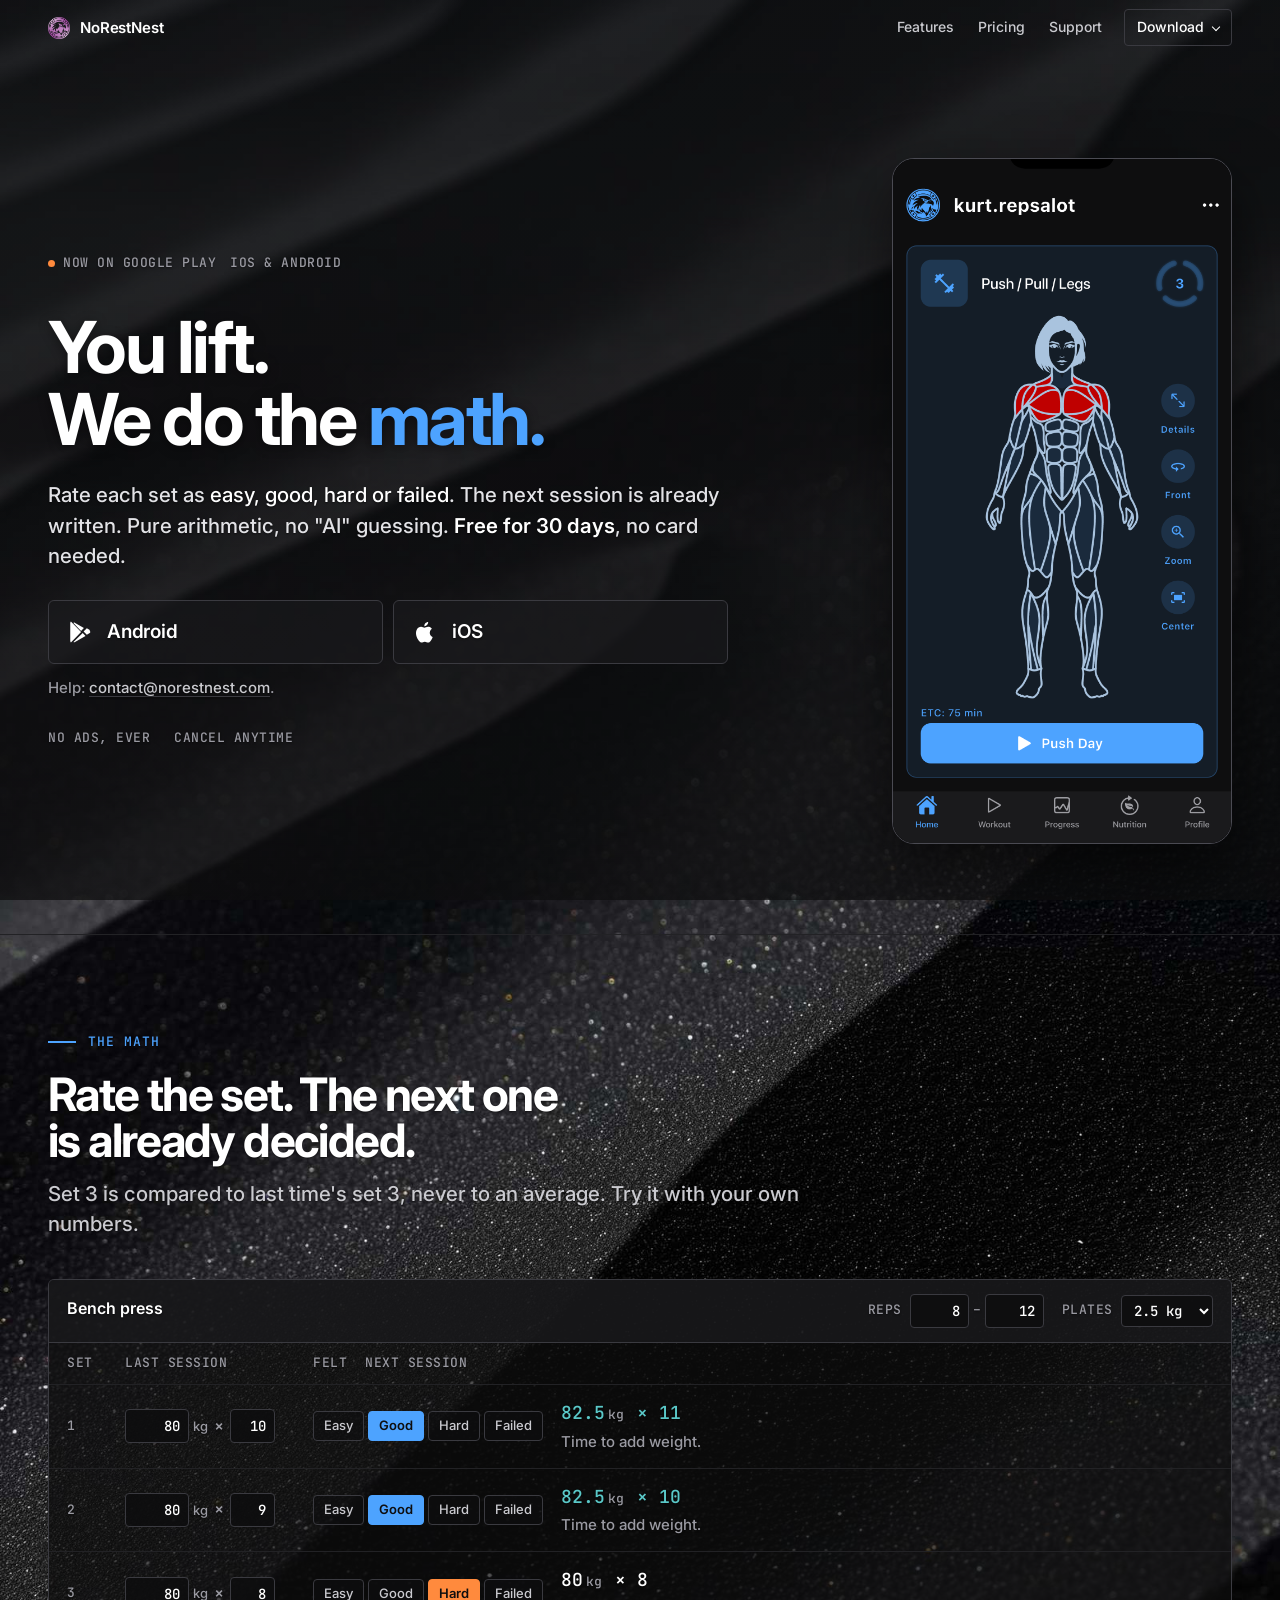
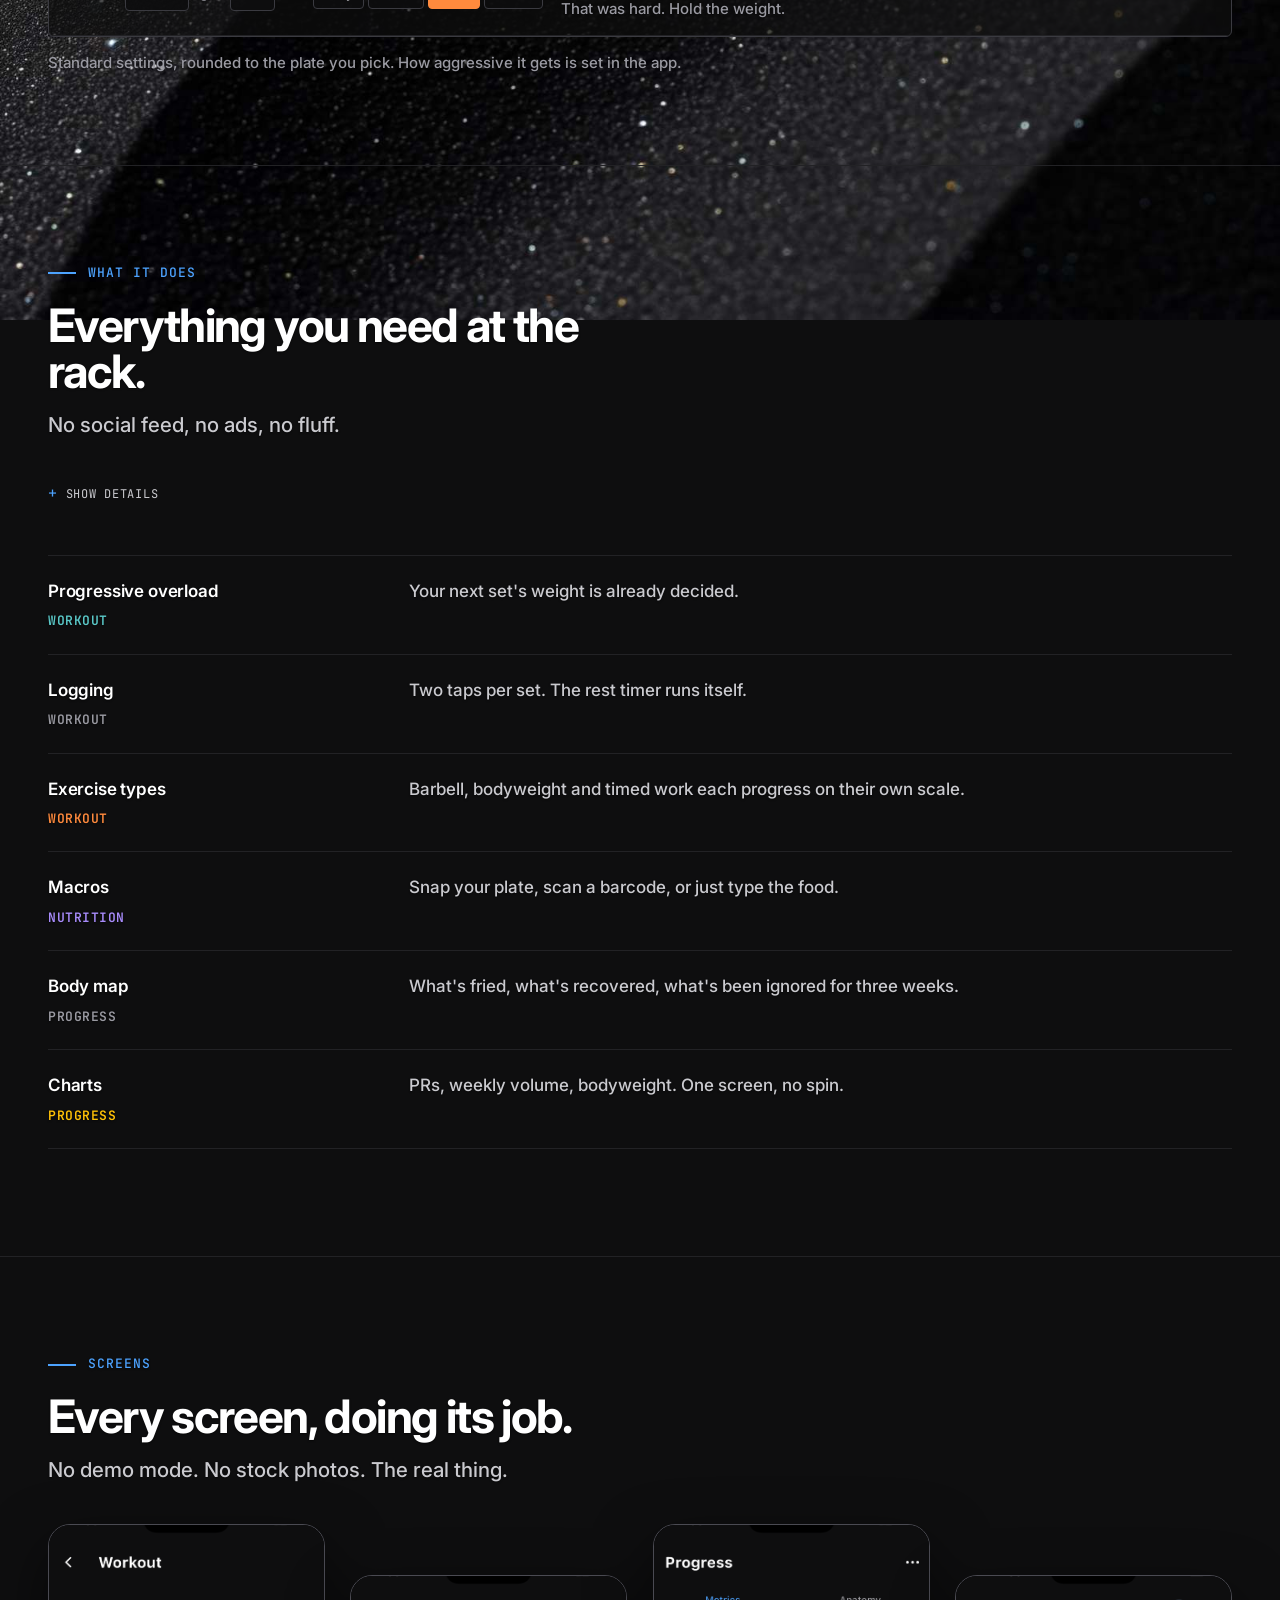
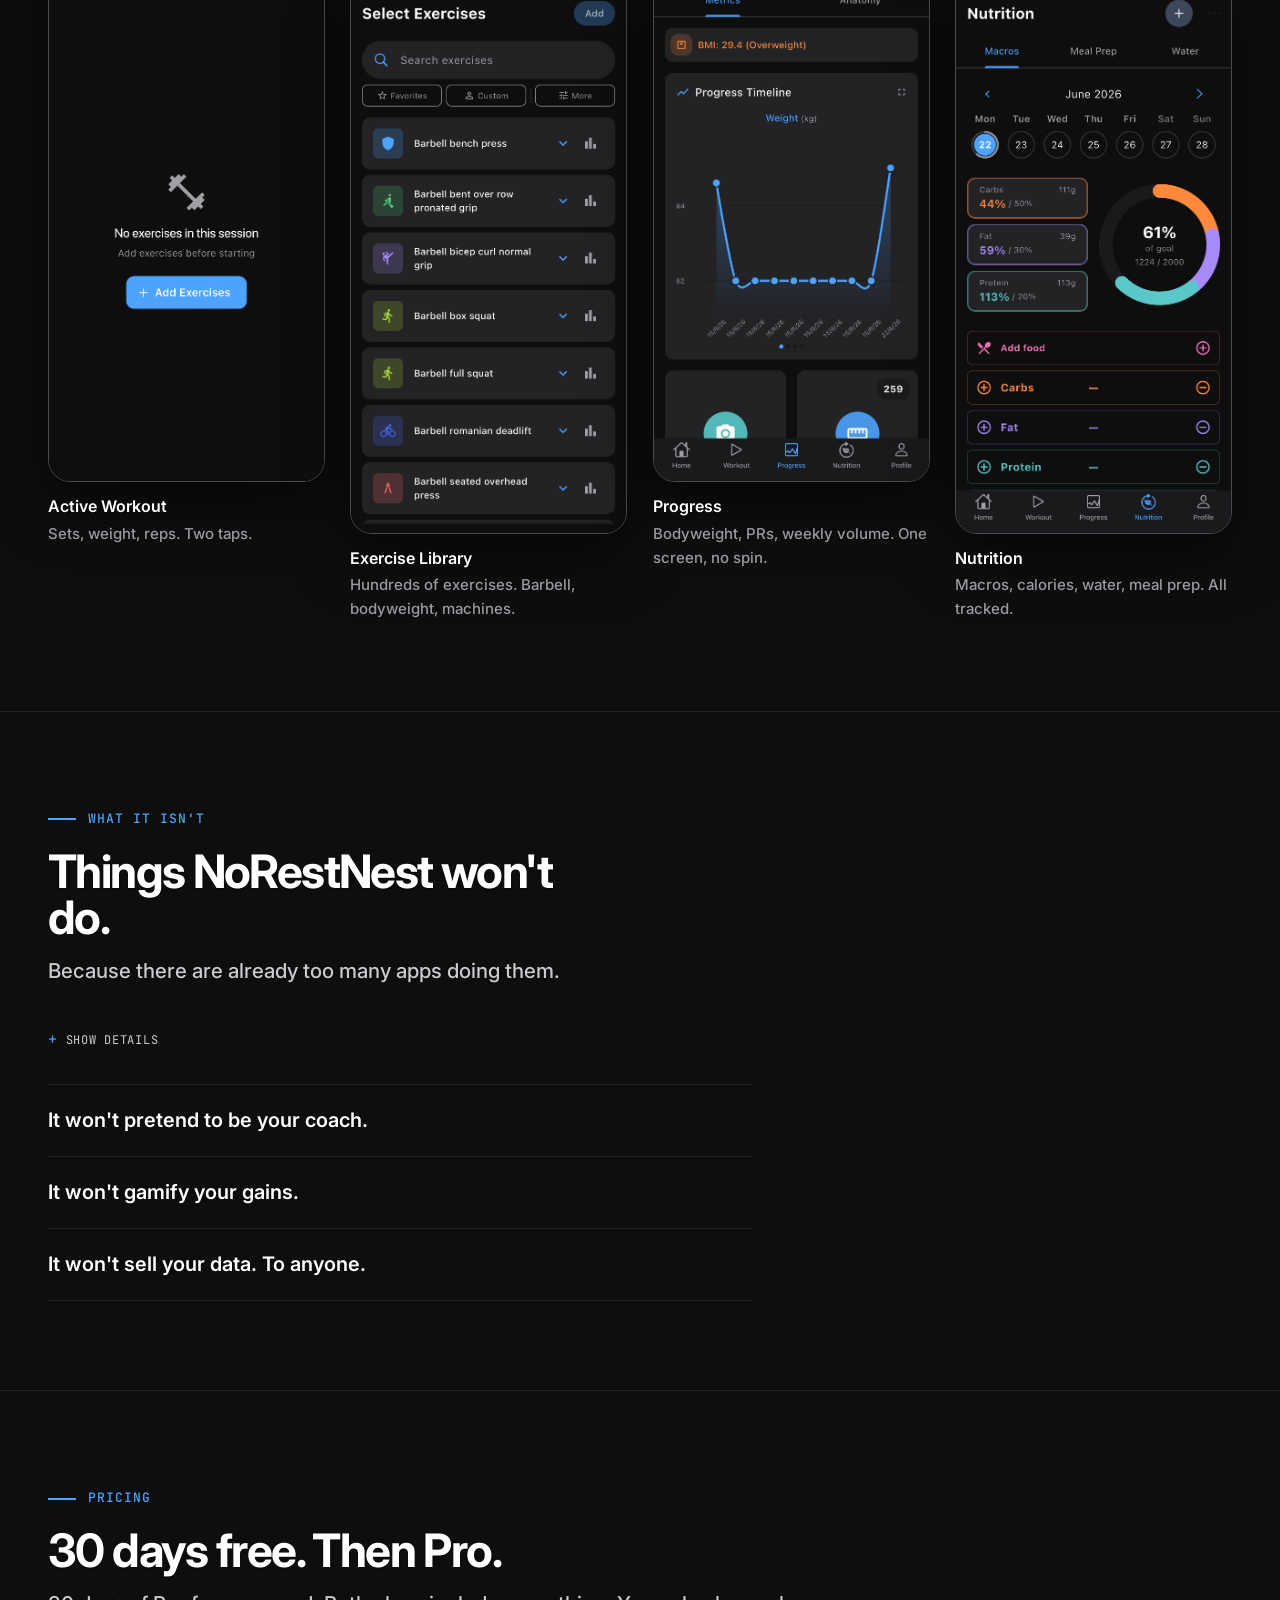
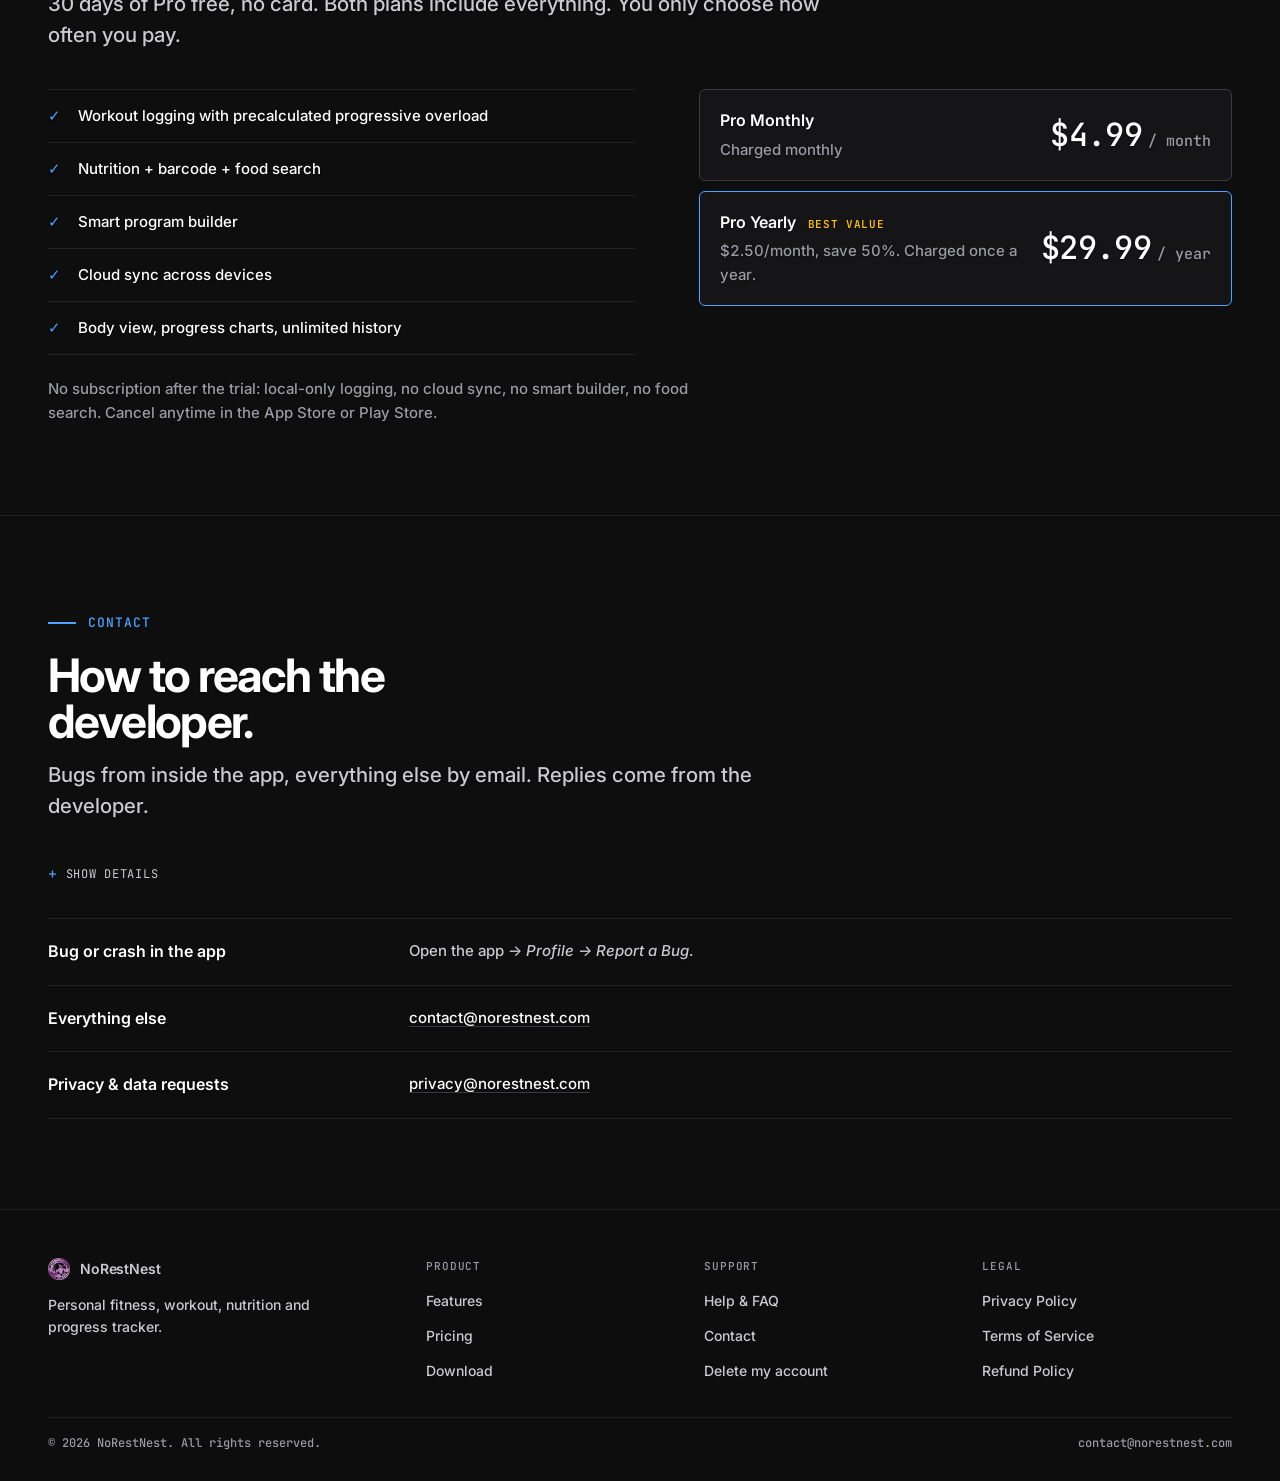
==== index.html @ afb16960 "Drop "Built in the EU" from the hero strip and all footers Co-Authored-By: Claude Fable 5.1 <noreply" ====
<!DOCTYPE html>
<html lang="en">
<head>
<meta charset="UTF-8" />
<meta name="viewport" content="width=device-width, initial-scale=1" />
<title>NoRestNest | You lift. We do the math.</title>
<meta name="description" content="Workout, nutrition and progress tracker with precalculated progressive overload. Pure math, not AI guessing. Free 30 days." />
<meta name="theme-color" content="#0E0E0F" />

<!-- Open Graph / social -->
<meta property="og:type"        content="website" />
<meta property="og:url"         content="https://norestnest.com/" />
<meta property="og:title"       content="NoRestNest | You lift. We do the math." />
<meta property="og:description" content="Progressive overload precalculated. Pure arithmetic, not AI guessing. Workout + nutrition tracker. Free 30 days." />
<meta property="og:image"       content="https://norestnest.com/assets/img/og-image.png" />
<meta name="twitter:card"       content="summary_large_image" />

<link rel="icon"      type="image/png" href="/assets/img/icon.png" />
<link rel="apple-touch-icon"          href="/assets/img/icon.png" />
<link rel="preconnect" href="https://fonts.googleapis.com" />
<link rel="preconnect" href="https://fonts.gstatic.com" crossorigin />
<link rel="stylesheet" href="https://fonts.googleapis.com/css2?family=Inter:wght@400;500;600;700&family=JetBrains+Mono:wght@400;500&display=swap" />
<link rel="stylesheet" href="/assets/css/style.css?v=12" />

<!-- Google tag (gtag.js) -->
<script async src="https://www.googletagmanager.com/gtag/js?id=G-587GVXPDF7"></script>
<script>
  window.dataLayer = window.dataLayer || [];
  function gtag(){dataLayer.push(arguments);}
  gtag('js', new Date());
  gtag('config', 'G-587GVXPDF7');
</script>
</head>
<body>
<div class="bg-img" aria-hidden="true"></div><div class="bg-veil" aria-hidden="true"></div>

<!-- ============= Nav ============= -->
<header class="site-nav" id="top">
  <div class="container">
    <a class="brand" href="/">
      <img src="/assets/img/icon.png" alt="" />
      <span>NoRestNest</span>
    </a>
    <nav class="nav-links" aria-label="Primary">
      <a href="#features">Features</a>
      <a href="#pricing">Pricing</a>
      <a href="/support.html">Support</a>
      <div class="nav-dl">
        <button type="button" class="nav-cta" aria-haspopup="true" aria-expanded="false" aria-controls="dl-menu">Download</button>
        <div class="nav-menu" id="dl-menu">
          <a href="https://play.google.com/store/apps/details?id=com.norestnest.app" target="_blank" rel="noopener"><svg viewBox="0 0 24 24" fill="currentColor" aria-hidden="true"><path d="M3.6 2.3c-.4.4-.6.9-.6 1.6v16.2c0 .7.2 1.2.6 1.6l9.4-9.6L3.6 2.3zM14.5 13l2.6 2.6-9.7 5.6c-.5.3-1 .3-1.4 0L14.5 13zM21 11.1c.7.4.7 1.4 0 1.8l-2.7 1.6-3-3 3-3 2.7 1.6zM5.9 2.7l9.7 5.6L13 11l-7.1-7.3c.4-.3 1-.4 1-.4z"/></svg><span><strong>Android</strong><small>Get it on Google Play</small></span></a>
          <a href="https://apps.apple.com/app/id6777070455" target="_blank" rel="noopener"><svg viewBox="0 0 24 24" fill="currentColor" aria-hidden="true"><path d="M16.4 12.6c0-2.4 2-3.6 2-3.6-1.1-1.6-2.8-1.8-3.4-1.8-1.4-.1-2.8.8-3.5.8-.7 0-1.9-.8-3.1-.8-1.6 0-3.1.9-3.9 2.4-1.7 2.9-.4 7.2 1.2 9.6.8 1.2 1.7 2.5 3 2.5 1.2 0 1.6-.8 3.1-.8s1.8.8 3.1.8 2.1-1.2 2.9-2.4c.9-1.4 1.3-2.7 1.3-2.8-.1-.1-2.7-1-2.7-3.9zM14 5.4c.6-.7 1-1.7.9-2.7-.9 0-2 .6-2.6 1.3-.5.6-1 1.6-.9 2.6 1 .1 2-.5 2.6-1.2z"/></svg><span><strong>iOS</strong><small>Get it on the App Store</small></span></a>
        </div>
      </div>
    </nav>
    <button class="nav-toggle" aria-label="Toggle navigation" aria-expanded="false">
      <svg viewBox="0 0 24 24" fill="none" stroke="currentColor" stroke-width="2" stroke-linecap="round"><path d="M4 7h16M4 12h16M4 17h16"/></svg>
    </button>
  </div>
</header>

<!-- ============= Hero ============= -->
<section class="hero">
  <div class="container">
    <div class="hero-copy">
      <div class="hero-top">
        <span class="mono live">Now on Google Play</span>
        <span class="mono">iOS &amp; Android</span>
      </div>
      <h1>You lift.<br/>We do the <span class="accent">math.</span></h1>
      <p class="lead">Rate each set as <em>easy, good, hard or failed</em>. The next session is already written. Pure arithmetic, no "AI" guessing. <strong>Free for 30 days</strong>, no card needed.</p>

      <div class="get" id="download">
        <a class="get-card" href="https://play.google.com/store/apps/details?id=com.norestnest.app" target="_blank" rel="noopener"><span class="ico"><svg viewBox="0 0 24 24" fill="currentColor" aria-hidden="true"><path d="M3.6 2.3c-.4.4-.6.9-.6 1.6v16.2c0 .7.2 1.2.6 1.6l9.4-9.6L3.6 2.3zM14.5 13l2.6 2.6-9.7 5.6c-.5.3-1 .3-1.4 0L14.5 13zM21 11.1c.7.4.7 1.4 0 1.8l-2.7 1.6-3-3 3-3 2.7 1.6zM5.9 2.7l9.7 5.6L13 11l-7.1-7.3c.4-.3 1-.4 1-.4z"/></svg></span><span class="plat">Android</span></a>
        <a class="get-card" href="https://apps.apple.com/app/id6777070455" target="_blank" rel="noopener"><span class="ico"><svg viewBox="0 0 24 24" fill="currentColor" aria-hidden="true"><path d="M16.4 12.6c0-2.4 2-3.6 2-3.6-1.1-1.6-2.8-1.8-3.4-1.8-1.4-.1-2.8.8-3.5.8-.7 0-1.9-.8-3.1-.8-1.6 0-3.1.9-3.9 2.4-1.7 2.9-.4 7.2 1.2 9.6.8 1.2 1.7 2.5 3 2.5 1.2 0 1.6-.8 3.1-.8s1.8.8 3.1.8 2.1-1.2 2.9-2.4c.9-1.4 1.3-2.7 1.3-2.8-.1-.1-2.7-1-2.7-3.9zM14 5.4c.6-.7 1-1.7.9-2.7-.9 0-2 .6-2.6 1.3-.5.6-1 1.6-.9 2.6 1 .1 2-.5 2.6-1.2z"/></svg></span><span class="plat">iOS</span></a>
      </div>
      <p class="get-note">Help: <a href="mailto:contact@norestnest.com?subject=NoRestNest">contact@norestnest.com</a>.</p>

      <div class="hero-facts">
        <span>No ads, ever</span>
        <span>Cancel anytime</span>
      </div>
    </div>

    <div class="hero-shot">
      <div class="shot"><img src="/assets/img/screenshots/home.png" alt="NoRestNest home screen: today's program, the muscles it hits, and a Start button" width="1206" height="2622" /></div>
    </div>
  </div>
</section>

<!-- ============= 01 The math ============= -->
<section class="sec" id="math">
  <div class="container">
    <div class="sec-body">
      <span class="kicker">The math</span>
      <h2>Rate the set. The next one is already decided.</h2>
      <p class="lead">Set 3 is compared to last time's set 3, never to an average. Try it with your own numbers.</p>

      <div class="engine" id="engine">
        <div class="engine-head">
          <span class="ex">Bench press</span>
          <span class="engine-ctl">
            <label>Reps
              <span class="range"><input type="number" id="eng-min" value="8" min="1" max="50" inputmode="numeric" aria-label="Rep range minimum">&ndash;<input type="number" id="eng-max" value="12" min="1" max="50" inputmode="numeric" aria-label="Rep range maximum"></span>
            </label>
            <label>Plates
              <select id="eng-inc" aria-label="Smallest plate increment">
                <option value="1.25">1.25 kg</option>
                <option value="2.5" selected>2.5 kg</option>
                <option value="5">5 kg</option>
              </select>
            </label>
          </span>
        </div>
        <div class="engine-cols mono" aria-hidden="true">
          <span>Set</span><span>Last session</span><span>Felt</span><span>Next session</span>
        </div>

        <div class="set" data-felt="good">
          <span class="n mono">1</span>
          <span class="last">
            <label><input type="number" class="kg" value="80" min="0" max="999" step="0.5" inputmode="decimal" aria-label="Set 1 weight, kg"><small>kg</small></label>
            <span class="x">&times;</span>
            <label><input type="number" class="reps" value="10" min="1" max="50" step="1" inputmode="numeric" aria-label="Set 1 reps"></label>
          </span>
          <span class="feel" role="group" aria-label="How set 1 felt">
            <button type="button" data-feel="easy" aria-pressed="false">Easy</button>
            <button type="button" data-feel="good" aria-pressed="false">Good</button>
            <button type="button" data-feel="hard" aria-pressed="false">Hard</button>
            <button type="button" data-feel="failed" aria-pressed="false">Failed</button>
          </span>
          <span class="out"><span class="next"></span><span class="why"></span></span>
        </div>

        <div class="set" data-felt="good">
          <span class="n mono">2</span>
          <span class="last">
            <label><input type="number" class="kg" value="80" min="0" max="999" step="0.5" inputmode="decimal" aria-label="Set 2 weight, kg"><small>kg</small></label>
            <span class="x">&times;</span>
            <label><input type="number" class="reps" value="9" min="1" max="50" step="1" inputmode="numeric" aria-label="Set 2 reps"></label>
          </span>
          <span class="feel" role="group" aria-label="How set 2 felt">
            <button type="button" data-feel="easy" aria-pressed="false">Easy</button>
            <button type="button" data-feel="good" aria-pressed="false">Good</button>
            <button type="button" data-feel="hard" aria-pressed="false">Hard</button>
            <button type="button" data-feel="failed" aria-pressed="false">Failed</button>
          </span>
          <span class="out"><span class="next"></span><span class="why"></span></span>
        </div>

        <div class="set" data-felt="hard">
          <span class="n mono">3</span>
          <span class="last">
            <label><input type="number" class="kg" value="80" min="0" max="999" step="0.5" inputmode="decimal" aria-label="Set 3 weight, kg"><small>kg</small></label>
            <span class="x">&times;</span>
            <label><input type="number" class="reps" value="8" min="1" max="50" step="1" inputmode="numeric" aria-label="Set 3 reps"></label>
          </span>
          <span class="feel" role="group" aria-label="How set 3 felt">
            <button type="button" data-feel="easy" aria-pressed="false">Easy</button>
            <button type="button" data-feel="good" aria-pressed="false">Good</button>
            <button type="button" data-feel="hard" aria-pressed="false">Hard</button>
            <button type="button" data-feel="failed" aria-pressed="false">Failed</button>
          </span>
          <span class="out"><span class="next"></span><span class="why"></span></span>
        </div>

      </div>
      <p class="engine-note">Standard settings, rounded to the plate you pick. How aggressive it gets is set in the app.</p>
    </div>
  </div>
</section>

<!-- ============= 02 Features ============= -->
<section class="sec" id="features">
  <div class="container">
    <div class="sec-body">
      <span class="kicker">What it does</span>
      <h2>Everything you need at the rack.</h2>
      <p class="lead">No social feed, no ads, no fluff.</p>
      <button type="button" class="sec-more" aria-expanded="false"><span class="on">Show details</span><span class="off">Hide details</span></button>
      <dl class="spec">
        <div class="spec-row">
          <dt>Progressive overload <span class="tag mono mint">Workout</span></dt>
          <dd>Your next set's weight is already decided. <span class="more">Last one felt easy, it goes up. You missed reps, it backs off. You stop being your own program-design committee at 6am.</span></dd>
        </div>
        <div class="spec-row">
          <dt>Logging <span class="tag mono">Workout</span></dt>
          <dd>Two taps per set. The rest timer runs itself. <span class="more">Reshuffle the order mid-workout without losing the working weight. The app gets out of the way.</span></dd>
        </div>
        <div class="spec-row">
          <dt>Exercise types <span class="tag mono orange">Workout</span></dt>
          <dd>Barbell, bodyweight and timed work each progress on their own scale. <span class="more">Tune how aggressive that is, or trust the defaults.</span></dd>
        </div>
        <div class="spec-row">
          <dt>Macros <span class="tag mono purple">Nutrition</span></dt>
          <dd>Snap your plate, scan a barcode, or just type the food. <span class="more">Calories, protein, carbs, fat: logged. Water alongside, meal-prep batches if you cook ahead, and today's targets always showing what you still owe yourself.</span></dd>
        </div>
        <div class="spec-row">
          <dt>Body map <span class="tag mono">Progress</span></dt>
          <dd>What's fried, what's recovered, what's been ignored for three weeks. <span class="more">Ends the "did I hit shoulders this week?" debate.</span></dd>
        </div>
        <div class="spec-row">
          <dt>Charts <span class="tag mono gold">Progress</span></dt>
          <dd>PRs, weekly volume, bodyweight. One screen, no spin. <span class="more">They go up when you show up. They don't when you don't. Either way, they don't lie.</span></dd>
        </div>
      </dl>
    </div>
  </div>
</section>

<!-- ============= 03 Screens ============= -->
<section class="sec" id="screens">
  <div class="container">
    <div class="sec-body">
      <span class="kicker">Screens</span>
      <h2>Every screen, doing its job.</h2>
      <p class="lead">No demo mode. No stock photos. The real thing.</p>
      <div class="screens">
        <figure>
          <figcaption><strong>Active Workout</strong><span>Sets, weight, reps. Two taps.</span></figcaption>
          <div class="shot">
            <video autoplay loop muted playsinline poster="/assets/img/screenshots/active.png">
              <source src="/assets/img/videos/tile1.mp4" type="video/mp4">
            </video>
          </div>
        </figure>
        <figure>
          <figcaption><strong>Exercise Library</strong><span>Hundreds of exercises. Barbell, bodyweight, machines.</span></figcaption>
          <div class="shot">
            <video autoplay loop muted playsinline poster="/assets/img/screenshots/exercises.png">
              <source src="/assets/img/videos/tile2.mp4" type="video/mp4">
            </video>
          </div>
        </figure>
        <figure>
          <figcaption><strong>Progress</strong><span>Bodyweight, PRs, weekly volume. One screen, no spin.</span></figcaption>
          <div class="shot">
            <video autoplay loop muted playsinline poster="/assets/img/screenshots/progress.png">
              <source src="/assets/img/videos/tile3.mp4" type="video/mp4">
            </video>
          </div>
        </figure>
        <figure>
          <figcaption><strong>Nutrition</strong><span>Macros, calories, water, meal prep. All tracked.</span></figcaption>
          <div class="shot">
            <video autoplay loop muted playsinline poster="/assets/img/screenshots/nutrition.png">
              <source src="/assets/img/videos/tile4.mp4" type="video/mp4">
            </video>
          </div>
        </figure>
      </div>
    </div>
  </div>
</section>

<!-- ============= 04 What it isn't ============= -->
<section class="sec" id="not">
  <div class="container">
    <div class="sec-body">
      <span class="kicker">What it isn't</span>
      <h2>Things NoRestNest won't do.</h2>
      <p class="lead">Because there are already too many apps doing them.</p>
      <button type="button" class="sec-more" aria-expanded="false"><span class="on">Show details</span><span class="off">Hide details</span></button>
      <ul class="wont">
        <li><strong>It won't pretend to be your coach.</strong> <span class="more">The math suggests the next weight. That's it. No motivational quote, no fake voice in your head, no "you got this!" notification at 6am.</span></li>
        <li><strong>It won't gamify your gains.</strong> <span class="more">No XP. No levels. No badges for "Squat Apprentice, Tier 2." You're not collecting points. You're collecting muscle.</span></li>
        <li><strong>It won't sell your data. To anyone.</strong> <span class="more">No ad SDKs, no analytics broker, no "anonymized aggregate" cop-out. Your protein intake is not a product.</span></li>
      </ul>
    </div>
  </div>
</section>

<!-- ============= 05 Pricing ============= -->
<section class="sec" id="pricing">
  <div class="container">
    <div class="sec-body">
      <span class="kicker">Pricing</span>
      <h2>30 days free. Then Pro.</h2>
      <p class="lead">30 days of Pro free, no card. Both plans include everything. You only choose how often you pay.</p>
      <div class="plans">
        <ul class="plan-features">
          <li>Workout logging with precalculated progressive overload</li>
          <li>Nutrition + barcode + food search</li>
          <li>Smart program builder</li>
          <li>Cloud sync across devices</li>
          <li>Body view, progress charts, unlimited history</li>
        </ul>
        <div class="plan-prices">
          <div class="plan">
            <span class="plan-name">Pro Monthly</span>
            <span class="price">$4.99<small>/ month</small></span>
            <span class="plan-sub">Charged monthly</span>
          </div>
          <div class="plan is-best">
            <span class="plan-name">Pro Yearly <span class="best">Best value</span></span>
            <span class="price">$29.99<small>/ year</small></span>
            <span class="plan-sub">$2.50/month, save 50%. Charged once a year.</span>
          </div>
        </div>
      </div>
      <p class="plans-note">No subscription after the trial: local-only logging, no cloud sync, no smart builder, no food search. Cancel anytime in the App Store or Play Store.</p>
    </div>
  </div>
</section>

<!-- ============= 06 Contact ============= -->
<section class="sec" id="contact">
  <div class="container">
    <div class="sec-body">
      <span class="kicker">Contact</span>
      <h2>How to reach the developer.</h2>
      <p class="lead">Bugs from inside the app, everything else by email. Replies come from the developer.</p>
      <button type="button" class="sec-more" aria-expanded="false"><span class="on">Show details</span><span class="off">Hide details</span></button>
      <div class="reach">
        <div class="reach-row">
          <strong>Bug or crash in the app</strong>
          <div>
            <p>Open the app → <em>Profile → Report a Bug</em>.</p>
            <p class="more">It opens your mail app with device, OS, app version and your user ID prefilled. Saves you typing it and saves us guessing. Goes to <code>support@norestnest.com</code>.</p>
          </div>
        </div>
        <div class="reach-row">
          <strong>Everything else</strong>
          <div>
            <p><a href="mailto:contact@norestnest.com">contact@norestnest.com</a></p>
            <p class="more">Questions, refunds, business. Anything that isn't a bug.</p>
          </div>
        </div>
        <div class="reach-row">
          <strong>Privacy &amp; data requests</strong>
          <div>
            <p><a href="mailto:privacy@norestnest.com">privacy@norestnest.com</a></p>
            <p class="more">Account deletion, GDPR access, data export.</p>
          </div>
        </div>
      </div>
    </div>
  </div>
</section>

<!-- ============= Footer ============= -->
<footer class="site-footer">
  <div class="container">
    <div class="footer-grid">
      <div class="footer-brand">
        <a class="brand" href="/" style="margin-bottom:14px;">
          <img src="/assets/img/icon.png" alt="" />
          <span>NoRestNest</span>
        </a>
        <p>Personal fitness, workout, nutrition and progress tracker.</p>
      </div>

      <div>
        <h4>Product</h4>
        <ul>
          <li><a href="#features">Features</a></li>
          <li><a href="#pricing">Pricing</a></li>
          <li><a href="#download">Download</a></li>
        </ul>
      </div>

      <div>
        <h4>Support</h4>
        <ul>
          <li><a href="/support.html">Help &amp; FAQ</a></li>
          <li><a href="mailto:contact@norestnest.com">Contact</a></li>
          <li><a href="/support.html#delete">Delete my account</a></li>
        </ul>
      </div>

      <div>
        <h4>Legal</h4>
        <ul>
          <li><a href="/privacy.html">Privacy Policy</a></li>
          <li><a href="/terms.html">Terms of Service</a></li>
          <li><a href="/refund.html">Refund Policy</a></li>
        </ul>
      </div>
    </div>

    <div class="footer-bottom">
      <span>&copy; <span id="y">2026</span> NoRestNest. All rights reserved.</span>
      <span><a href="mailto:contact@norestnest.com">contact@norestnest.com</a></span>
    </div>
  </div>
</footer>

<script src="/assets/js/main.js?v=12" defer></script>
</body>
</html>
---- assets/css/style.css ----
/* =========================================================
   NoRestNest — Brand tokens (mirrored from lib/core/theme/app_colors.dart)
   ========================================================= */
:root {
  --bg:            #0E0E0F;
  --surface:       #1A1A1C;
  --card:          #232326;
  --border:        #2A2A2E;
  --text:          #FFFFFF;
  --text-muted:    #CACACF;   /* lifted from #A0A0A5 for contrast over the texture */
  --text-dim:      #9A9AA2;   /* lifted from #6B6B70 */

  --accent:        #4DA3FF; /* Electric Blue */
  --mint:          #5AC8C8; /* Neon Mint     */
  --purple:        #A78BFA; /* Soft Purple   */
  --orange:        #FF8A3D; /* Orange Ember  */
  --premium:       #FFC107; /* Pro / Premium */

  --rule:          #222225;          /* hairlines between rows */
  --rule-strong:   #3A3A40;

  --radius-sm: 4px;
  --radius:    6px;
  --radius-shot: 22px;               /* flat screenshot corner */

  --max-w: 1280px;
  --gutter: clamp(20px, 4vw, 48px);
  --label-col: 200px;                /* left column for section labels */

  --font-sans: "Inter", -apple-system, BlinkMacSystemFont, "Segoe UI", Roboto, Helvetica, Arial, sans-serif;
  --font-mono: "JetBrains Mono", ui-monospace, SFMono-Regular, Menlo, Consolas, monospace;

  color-scheme: dark;
}

/* =========================================================
   Reset
   ========================================================= */
*, *::before, *::after { box-sizing: border-box; }
html, body { margin: 0; padding: 0; }
html { scroll-behavior: smooth; -webkit-text-size-adjust: 100%; }
body {
  font-family: var(--font-sans);
  background: var(--bg);
  color: var(--text);
  line-height: 1.6;
  font-size: 17px;
  font-weight: 500;
  -webkit-font-smoothing: antialiased;
  -moz-osx-font-smoothing: grayscale;
  overflow-x: hidden;
}
/* Full-page texture. Two fixed layers: the image (moved by JS for parallax —
   .bg-img is taller than the viewport, translateY scales with scroll so the
   whole image travels over the page) and a veil that keeps contrast even. */
.bg-img {
  position: fixed; top: 0; left: 0; width: 100%; z-index: -2; pointer-events: none;
  height: max(150vw, 175vh);
  background: url(/assets/img/bg-sand.jpg) center top / cover no-repeat var(--bg);
  will-change: transform;
}
.bg-veil {
  position: fixed; inset: 0; z-index: -1; pointer-events: none;
  background: linear-gradient(180deg, rgba(14,14,15,.62) 0%, rgba(14,14,15,.74) 100%);
}
@media (max-width: 760px) {
  .bg-img { background-image: url(/assets/img/bg-sand-m.jpg); height: max(240vw, 190vh); }
  .bg-veil { background: linear-gradient(180deg, rgba(14,14,15,.68) 0%, rgba(14,14,15,.78) 100%); }
}
img, svg, video { display: block; max-width: 100%; height: auto; }
a { color: var(--text); text-decoration: underline; text-decoration-color: var(--rule-strong); text-underline-offset: 3px; }
a:hover { text-decoration-color: var(--accent); }
button { font-family: inherit; }
::selection { background: var(--accent); color: #0a1320; }

/* =========================================================
   Type
   ========================================================= */
.hero-copy, .sec-body, .legal .container { text-shadow: 0 1px 2px rgba(0,0,0,.55); }
h1, h2, h3, h4 { font-weight: 700; color: var(--text); margin: 0 0 16px; letter-spacing: -0.02em; }
h1 { font-size: clamp(40px, 5.6vw, 76px); line-height: 1.0; letter-spacing: -0.035em; }
h2 { font-size: clamp(28px, 3.4vw, 44px); line-height: 1.05; letter-spacing: -0.03em; }
h3 { font-size: clamp(18px, 1.6vw, 21px); line-height: 1.3; letter-spacing: -0.01em; }
p  { color: var(--text-muted); margin: 0 0 14px; }
.lead { font-size: clamp(18px, 1.6vw, 21px); line-height: 1.5; max-width: 52ch; }
.lead em { font-style: normal; color: var(--text); }
.lead strong { color: var(--text); font-weight: 600; }
code { font-family: var(--font-mono); font-size: .9em; }

.mono {
  font-family: var(--font-mono);
  font-size: 13px;
  letter-spacing: .04em;
  text-transform: uppercase;
  color: var(--text-dim);
}
.num { font-family: var(--font-mono); font-variant-numeric: tabular-nums; }

/* Legacy helper kept for secondary pages */
.eyebrow {
  display: inline-block;
  font-family: var(--font-mono);
  font-size: 13px;
  letter-spacing: .08em;
  text-transform: uppercase;
  color: var(--accent);
  margin-bottom: 14px;
}

/* =========================================================
   Layout primitives
   ========================================================= */
.container { width: 100%; max-width: var(--max-w); margin: 0 auto; padding-inline: var(--gutter); }

/* Section: hairline on top, one full-width header (kicker + headline + lead), content below */
.sec { border-top: 1px solid var(--rule); padding: clamp(56px, 7vw, 104px) 0; }
.sec-body { min-width: 0; }
.kicker {
  display: inline-flex; align-items: center; gap: 12px;
  font-family: var(--font-mono); font-size: 13px; letter-spacing: .08em; text-transform: uppercase;
  color: var(--accent); margin-bottom: 18px;
}
.kicker::before { content: ""; width: 28px; height: 2px; background: var(--accent); }
.sec-body > h2 { font-size: clamp(30px, 3.6vw, 50px); line-height: 1; letter-spacing: -0.035em; max-width: 18ch; margin-bottom: 16px; }
.sec-body > .lead { max-width: 60ch; margin-bottom: clamp(28px, 3vw, 44px); }

/* Folded copy: short line by default, full text behind a per-section toggle */
.more { display: none; }
.sec.is-expanded .more { display: inline; }
.sec.is-expanded p.more { display: block; }
.sec-more {
  appearance: none; cursor: pointer; background: transparent; border: 0; padding: 0;
  display: inline-flex; align-items: center; gap: 8px;
  font-family: var(--font-mono); font-size: 12px; letter-spacing: .06em; text-transform: uppercase;
  color: var(--text-muted); margin: calc(clamp(28px, 3vw, 44px) * -1 + 8px) 0 clamp(24px, 3vw, 36px);
}
.sec-more::before { content: "+"; font-size: 15px; line-height: 1; color: var(--accent); }
.sec-more:hover { color: var(--text); }
.sec-more .off { display: none; }
.sec.is-expanded .sec-more .on { display: none; }
.sec.is-expanded .sec-more .off { display: inline; }
.sec.is-expanded .sec-more::before { content: "\2212"; }

/* =========================================================
   Header / nav
   ========================================================= */
.site-nav {
  position: fixed; top: 0; left: 0; right: 0; z-index: 50;
  background: transparent;
  border-bottom: 1px solid transparent;
  height: 56px;
  transition: background .2s ease, border-color .2s ease;
}
.site-nav.is-scrolled, .site-nav.is-open, .site-nav.is-solid {
  background: rgba(14,14,15,.86);
  border-bottom-color: var(--rule);
}
body { padding-top: 56px; }
.site-nav .container { display: flex; align-items: center; justify-content: space-between; gap: 24px; height: 100%; }
.brand { display: inline-flex; align-items: center; gap: 10px; font-weight: 600; letter-spacing: -0.01em; color: var(--text); text-decoration: none; font-size: 15px; }
.brand img { width: 22px; height: 22px; border-radius: 5px; }
.nav-links { display: flex; align-items: center; gap: 4px; }
.nav-links a {
  color: var(--text-muted); font-size: 14px; text-decoration: none;
  padding: 6px 10px; border-radius: var(--radius-sm);
}
.nav-links a:hover { color: var(--text); background: var(--surface); }
.nav-dl { position: relative; margin-left: 8px; }
.nav-cta {
  appearance: none; cursor: pointer;
  font: inherit; font-size: 14px; color: var(--text);
  background: transparent; border: 1px solid var(--rule-strong); border-radius: var(--radius-sm);
  padding: 6px 12px;
}
.nav-cta::after { content: ""; display: inline-block; width: 6px; height: 6px; margin-left: 9px; vertical-align: 2px; border-right: 1.5px solid currentColor; border-bottom: 1.5px solid currentColor; transform: rotate(45deg); transition: transform .15s ease; }
.nav-cta:hover, .nav-dl.is-open .nav-cta { border-color: var(--accent); }
.nav-dl.is-open .nav-cta::after { transform: rotate(225deg); vertical-align: -2px; }
.nav-menu {
  display: none; position: absolute; right: 0; top: calc(100% + 8px);
  min-width: 260px; padding: 6px;
  background: rgba(14,14,15,.96); border: 1px solid var(--rule-strong); border-radius: var(--radius);
  box-shadow: 0 12px 32px rgba(0,0,0,.5);
}
.nav-dl.is-open .nav-menu { display: block; }
.nav-menu a {
  display: grid; grid-template-columns: 22px 1fr; align-items: center; gap: 12px;
  padding: 10px 12px; border-radius: var(--radius-sm); text-decoration: none; color: var(--text);
}
.nav-menu a:hover { background: var(--surface); }
.nav-menu svg { width: 22px; height: 22px; }
.nav-menu strong { display: block; font-size: 14px; font-weight: 600; }
.nav-menu small { display: block; font-size: 13px; color: var(--text-muted); }

.nav-toggle { display: none; background: transparent; border: 0; color: var(--text); padding: 6px; cursor: pointer; }
.nav-toggle svg { width: 24px; height: 24px; }

@media (max-width: 760px) {
  .nav-links { display: none; }
  .nav-toggle { display: inline-flex; }
  .site-nav.is-open .nav-links {
    display: flex; flex-direction: column; align-items: stretch; gap: 0;
    position: absolute; left: 0; right: 0; top: 100%;
    background: rgba(14,14,15,.96); border-bottom: 1px solid var(--rule);
    padding: 8px var(--gutter) 16px;
  }
  .site-nav.is-open .nav-links > a { padding: 12px 0; border-bottom: 1px solid var(--rule); border-radius: 0; }
  .site-nav.is-open .nav-links > a:hover { background: transparent; }
  /* In the mobile menu the download links are always visible, no dropdown */
  .site-nav.is-open .nav-dl { margin: 0; }
  .site-nav.is-open .nav-cta { display: none; }
  .site-nav.is-open .nav-menu { display: block; position: static; min-width: 0; padding: 8px 0 0; border: 0; box-shadow: none; }
  .site-nav.is-open .nav-menu a { padding: 12px 0; border-radius: 0; }
}

/* =========================================================
   Hero — copy left, live example right
   ========================================================= */
.hero {
  margin-top: -56px;
  padding: calc(56px + clamp(48px, 8vw, 120px)) 0 clamp(48px, 7vw, 96px);
  min-height: min(92vh, 960px);
  display: flex; align-items: center;
}
.hero > .container {
  width: 100%;
  display: grid;
  grid-template-columns: minmax(0, 7fr) minmax(0, 4fr);
  gap: clamp(32px, 5vw, 80px);
  align-items: center;
}
.hero .lead { color: #E2E2E6; }
.hero-shot { display: flex; justify-content: flex-end; }
.hero-shot .shot { width: min(100%, 340px); }
@media (max-width: 960px) {
  .hero .container { grid-template-columns: 1fr; align-items: start; }
  .hero-shot { justify-content: center; margin-top: 8px; }
  /* Phones: scale with the viewport and show only the top of the screen */
  .hero-shot .shot {
    width: clamp(200px, 62vw, 300px);
    aspect-ratio: 1206 / 1400;
    -webkit-mask-image: linear-gradient(#000 78%, transparent);
            mask-image: linear-gradient(#000 78%, transparent);
    border-bottom: 0; border-radius: var(--radius-shot) var(--radius-shot) 0 0;
  }
}

.hero-top { display: flex; align-items: center; gap: 14px; margin-bottom: clamp(20px, 3vw, 40px); }
.hero-top .live { display: inline-flex; align-items: center; gap: 8px; }
.hero-top .live::before { content: ""; width: 7px; height: 7px; border-radius: 50%; background: var(--orange); }
.hero h1 { margin-bottom: 24px; }
.hero h1 .accent { color: var(--accent); }
.hero .lead { margin-bottom: 28px; }
.hero h1 { text-shadow: 0 2px 12px rgba(0,0,0,.45); }

/* Platform cards — per-platform card with numbered step links */
.get {
  display: grid; grid-template-columns: 1fr 1fr; gap: 10px;
  max-width: 680px; align-items: start;
}
.get-card {
  display: flex; align-items: center; gap: 12px;
  background: rgba(26,26,28,.72); border: 1px solid var(--rule-strong); border-radius: var(--radius);
  padding: 16px 18px; text-decoration: none; color: var(--text);
  font-weight: 600; font-size: 19px; letter-spacing: -0.01em;
  transition: border-color .15s ease, background .15s ease;
}
.get-card:hover { background: rgba(35,35,38,.9); border-color: var(--accent); }
.get .ico { display: inline-flex; width: 28px; color: var(--text); }
.get .ico svg { width: 26px; height: 26px; }
@media (max-width: 560px) { .get { grid-template-columns: 1fr; } }
.get-note { font-size: 15px; color: var(--text-dim); margin: 12px 0 0; max-width: 600px; }
.get-note a { color: var(--text-muted); }

.hero-facts { display: flex; gap: 24px; flex-wrap: wrap; margin-top: 28px; }
.hero-facts span { font-family: var(--font-mono); font-size: 13px; letter-spacing: .04em; color: var(--text-dim); text-transform: uppercase; }

/* =========================================================
   Progression example — the app's set table, last session -> next
   ========================================================= */
.engine {
  border: 1px solid var(--rule-strong); border-radius: var(--radius);
  font-variant-numeric: tabular-nums; overflow: hidden;
  background: rgba(14,14,15,.72);
}
.engine-head {
  display: flex; justify-content: space-between; align-items: baseline; gap: 16px; flex-wrap: wrap;
  padding: 14px 18px; border-bottom: 1px solid var(--rule-strong); background: rgba(26,26,28,.8);
}
.engine-head .ex { font-weight: 600; font-size: 16px; }
.engine-ctl { display: flex; flex-wrap: wrap; gap: 8px 18px; align-items: center; }
.engine-ctl label { display: inline-flex; align-items: center; gap: 8px; font-size: 13px; color: var(--text-dim); font-family: var(--font-mono); text-transform: uppercase; letter-spacing: .04em; }
.engine-ctl .range { display: inline-flex; align-items: center; gap: 4px; color: var(--text-dim); }
.engine select, .engine input[type="number"] {
  font: inherit; font-family: var(--font-mono); font-size: 14px; color: var(--text);
  background: rgba(14,14,15,.9); border: 1px solid var(--rule-strong); border-radius: var(--radius-sm);
  padding: 5px 8px; text-transform: none; letter-spacing: 0;
}
.engine input[type="number"] { width: 4.2em; text-align: right; -moz-appearance: textfield; }
.engine input[type="number"]::-webkit-outer-spin-button,
.engine input[type="number"]::-webkit-inner-spin-button { -webkit-appearance: none; margin: 0; }
.engine select { padding-right: 6px; }
.engine input:focus, .engine select:focus { outline: none; border-color: var(--accent); }
.engine input:invalid { border-color: var(--orange); }
.engine-cols, .set {
  display: grid; grid-template-columns: 40px 170px auto minmax(0, 1fr);
  gap: 18px; align-items: center; padding: 0 18px;
}
.engine-cols { padding-top: 10px; padding-bottom: 10px; border-bottom: 1px solid var(--rule); }
.set { padding-top: 14px; padding-bottom: 14px; border-bottom: 1px solid var(--rule); }
.set .n { color: var(--text-dim); }
.set .last { display: inline-flex; align-items: center; gap: 6px; white-space: nowrap; }
.set .last label { display: inline-flex; align-items: center; gap: 4px; }
.set .last .kg { width: 4.6em; }
.set .last .reps { width: 3.2em; }
.set .last .x { color: var(--text-dim); font-family: var(--font-mono); }
.set .last small, .set .next small { font-size: 13px; color: var(--text-dim); }
.set .next small { margin: 0 2px 0 3px; }
.feel { display: inline-flex; gap: 4px; }
.feel button {
  appearance: none; cursor: pointer;
  background: rgba(14,14,15,.6); color: var(--text-muted);
  border: 1px solid var(--rule-strong); border-radius: var(--radius-sm);
  padding: 6px 10px; font: inherit; font-size: 13px; line-height: 1.2;
  transition: border-color .12s ease, color .12s ease, background .12s ease;
}
.feel button:hover { color: var(--text); border-color: var(--text-muted); }
.feel button[aria-pressed="true"] { color: var(--bg); font-weight: 600; }
.feel button[data-feel="easy"][aria-pressed="true"]   { background: var(--mint);   border-color: var(--mint); }
.feel button[data-feel="good"][aria-pressed="true"]   { background: var(--accent); border-color: var(--accent); }
.feel button[data-feel="hard"][aria-pressed="true"]   { background: var(--orange); border-color: var(--orange); }
.feel button[data-feel="failed"][aria-pressed="true"] { background: #FF5C5C;       border-color: #FF5C5C; color: #fff; }
.set .out { display: flex; flex-direction: column; gap: 2px; min-width: 0; }
.set .next { font-family: var(--font-mono); font-size: 18px; color: var(--text); white-space: nowrap; }
.set .next[data-kind="up"]   { color: var(--mint); }
.set .next[data-kind="down"] { color: var(--orange); }
.set .why { font-size: 15px; color: var(--text-dim); }
.engine-note { font-size: 15px; color: var(--text-dim); margin: 14px 0 0; max-width: 72ch; }

@media (max-width: 760px) {
  .engine-cols { display: none; }
  .set {
    grid-template-columns: 40px minmax(0, 1fr);
    grid-template-areas: "n last" "feel feel" "out out";
    gap: 10px 14px;
  }
  .set .n { grid-area: n; }
  .set .last { grid-area: last; }
  .set .last::before { content: "Last"; font-size: 12px; color: var(--text-dim); margin-right: 4px; }
  .set .feel { grid-area: feel; flex-wrap: wrap; }
  .set .out { grid-area: out; }
  .set .next::before { content: "Next "; font-family: var(--font-sans); font-size: 12px; color: var(--text-dim); }
  .set .next { font-size: 17px; }
}

/* =========================================================
   Spec sheet — term | description rows
   ========================================================= */
.spec { border-top: 1px solid var(--rule); }
.spec-row {
  display: grid; grid-template-columns: minmax(180px, 2fr) minmax(0, 5fr);
  gap: 12px 32px; padding: 22px 0; border-bottom: 1px solid var(--rule);
}
.spec-row dt { font-weight: 600; color: var(--text); font-size: 17px; letter-spacing: -0.01em; }
.spec-row dt .tag { display: block; margin-top: 6px; }
.spec-row dd { margin: 0; color: var(--text-muted); max-width: 66ch; line-height: 1.6; }
.spec-row dt .tag.mint   { color: var(--mint); }
.spec-row dt .tag.purple { color: var(--purple); }
.spec-row dt .tag.orange { color: var(--orange); }
.spec-row dt .tag.gold   { color: var(--premium); }
@media (max-width: 640px) { .spec-row { grid-template-columns: 1fr; gap: 6px; } }

/* =========================================================
   Screens — flat, status bar cropped, staggered
   ========================================================= */
.screens {
  display: grid; grid-template-columns: repeat(4, minmax(0, 1fr));
  gap: clamp(14px, 2vw, 28px);
  align-items: start;
}
.screens figure { margin: 0; display: flex; flex-direction: column; }
.screens figure:nth-child(even) { padding-top: clamp(24px, 4vw, 64px); }
.screens figcaption { order: 2; margin-top: 12px; display: flex; flex-direction: column; gap: 2px; }
.screens figcaption strong { font-size: 16px; font-weight: 600; color: var(--text); }
.screens figcaption span { font-size: 15px; color: var(--text-dim); }
@media (max-width: 760px) {
  .screens { grid-template-columns: repeat(2, minmax(0, 1fr)); }
  .screens figure:nth-child(even) { padding-top: 40px; }
}

/* A flat phone screenshot: 1206×2622 source, top status bar (120px) and
   bottom home indicator (70px) hidden by cropping. No device frame. */
.shot {
  aspect-ratio: 1206 / 2432;
  overflow: hidden;
  border-radius: var(--radius-shot);
  border: 1px solid #4A4A52;
  background: #000;
  box-shadow: 0 24px 60px rgba(0,0,0,.55);
}
.shot > img, .shot > video { width: 100%; height: auto; margin-top: -9.95%; }
.shot > video { object-fit: cover; }

/* =========================================================
   Won't — plain paragraphs, lead-in bold
   ========================================================= */
.wont { margin: 0; padding: 0; list-style: none; max-width: 64ch; }
.wont li { padding: 20px 0; border-top: 1px solid var(--rule); font-size: clamp(17px, 1.6vw, 20px); line-height: 1.55; color: var(--text-muted); }
.wont li:last-child { border-bottom: 1px solid var(--rule); }
.wont strong { color: var(--text); font-weight: 600; }

/* =========================================================
   Pricing — one feature list, two prices
   ========================================================= */
.plans {
  display: grid; grid-template-columns: minmax(0, 1.1fr) minmax(0, 1fr);
  gap: 40px clamp(32px, 5vw, 72px);
  font-variant-numeric: tabular-nums;
}
.plan-features { list-style: none; margin: 0; padding: 0; border-top: 1px solid var(--rule); }
.plan-features li { padding: 14px 0; border-bottom: 1px solid var(--rule); color: var(--text); font-size: 15px; display: grid; grid-template-columns: 20px 1fr; gap: 10px; align-items: baseline; }
.plan-features li::before { content: "\2713"; color: var(--accent); font-family: var(--font-mono); }
.plan-prices { display: grid; gap: 10px; align-content: start; }
.plan {
  display: grid; grid-template-columns: 1fr auto; grid-template-areas: "name price" "sub price";
  gap: 4px 16px; align-items: center;
  padding: 18px 20px; border: 1px solid var(--rule-strong); border-radius: var(--radius); background: rgba(26,26,28,.72);
}
.plan.is-best { border-color: var(--accent); }
.plan-name { grid-area: name; font-weight: 600; font-size: 16px; color: var(--text); }
.plan .best { font-family: var(--font-mono); font-size: 11px; letter-spacing: .06em; text-transform: uppercase; color: var(--premium); margin-left: 8px; }
.plan .price { grid-area: price; font-family: var(--font-mono); font-size: clamp(24px, 2.6vw, 32px); color: var(--text); letter-spacing: -0.02em; line-height: 1; white-space: nowrap; }
.plan .price small { font-size: 15px; color: var(--text-dim); letter-spacing: 0; margin-left: 6px; }
.plan-sub { grid-area: sub; font-size: 15px; color: var(--text-dim); }
.plans-note { font-size: 15px; color: var(--text-dim); margin: 22px 0 0; max-width: 64ch; }
@media (max-width: 760px) { .plans { grid-template-columns: 1fr; gap: 24px; } }

/* =========================================================
   Contact — three ruled rows
   ========================================================= */
.reach { border-top: 1px solid var(--rule); }
.reach-row {
  display: grid; grid-template-columns: minmax(180px, 2fr) minmax(0, 5fr);
  gap: 8px 32px; padding: 20px 0; border-bottom: 1px solid var(--rule);
}
.reach-row strong { color: var(--text); font-weight: 600; font-size: 16px; }
.reach-row p { margin: 0; font-size: 15px; }
.reach-row p.more { margin-top: 6px; font-size: 15px; color: var(--text-dim); }
.reach-row a { color: var(--text); }
@media (max-width: 640px) { .reach-row { grid-template-columns: 1fr; gap: 4px; } }

/* =========================================================
   Buttons (secondary pages still use these)
   ========================================================= */
.cta-row { display: flex; flex-wrap: wrap; gap: 10px; margin-top: 24px; }
.btn {
  display: inline-flex; align-items: center; gap: 10px;
  padding: 11px 18px; border-radius: var(--radius-sm);
  font-weight: 500; font-size: 15px; text-decoration: none;
  border: 1px solid var(--rule-strong); color: var(--text); background: transparent;
  cursor: pointer;
}
.btn:hover { border-color: var(--accent); }
.btn-primary { background: var(--text); color: var(--bg); border-color: var(--text); }
.btn-primary:hover { background: var(--accent); border-color: var(--accent); color: #0a1320; }
.btn svg { width: 16px; height: 16px; }

/* Contact card (support page) */
.contact-card { border-top: 1px solid var(--rule); }
.contact-card .row { padding: 16px 0; border-bottom: 1px solid var(--rule); }
.contact-card .row strong { color: var(--text); display: block; margin-bottom: 2px; }
.contact-card .row p { margin: 0; font-size: 14px; }

/* =========================================================
   Footer — one strip
   ========================================================= */
.site-footer { border-top: 1px solid var(--rule); padding: 48px 0 28px; background: rgba(14,14,15,.55); }
.footer-grid { display: grid; grid-template-columns: 1.4fr repeat(3, 1fr); gap: 28px; }
@media (max-width: 760px) { .footer-grid { grid-template-columns: 1fr 1fr; } }
.footer-grid h4 { font-family: var(--font-mono); font-size: 11px; letter-spacing: .08em; text-transform: uppercase; color: var(--text-dim); margin: 0 0 12px; font-weight: 500; }
.footer-grid ul { list-style: none; padding: 0; margin: 0; display: grid; gap: 8px; }
.footer-grid a { color: var(--text-muted); font-size: 14px; text-decoration: none; }
.footer-grid a:hover { color: var(--text); }
.footer-brand p { font-size: 14px; max-width: 30ch; }
.footer-bottom {
  margin-top: 32px; padding-top: 16px; border-top: 1px solid var(--rule);
  display: flex; justify-content: space-between; gap: 18px; flex-wrap: wrap;
  font-family: var(--font-mono); font-size: 12px; color: var(--text-dim);
}
.footer-bottom a { color: var(--text-dim); text-decoration: none; }
.footer-bottom a:hover { color: var(--text); }

/* =========================================================
   Motion — none by default; the demo widget is the only moving part
   ========================================================= */
@media (prefers-reduced-motion: reduce) {
  *, *::before, *::after { animation: none !important; transition: none !important; }
  html { scroll-behavior: auto; }
}

/* =========================================================
   Legal/long-form (privacy, terms, refund, support, delete-account)
   ========================================================= */
.legal { padding: clamp(40px, 6vw, 72px) 0 clamp(48px, 6vw, 80px); }
.legal ~ .site-footer, body:has(.legal) .site-nav { background: var(--bg); border-bottom-color: var(--rule); }
.legal .container { max-width: 800px; }
.legal h1 { font-size: clamp(32px, 4.4vw, 52px); line-height: 1; margin-bottom: 14px; }
.legal h2 { font-size: clamp(20px, 2.2vw, 26px); margin: 40px 0 12px; padding-top: 20px; border-top: 1px solid var(--rule); }
.legal h3 { font-size: 17px; margin: 24px 0 8px; }
.legal p, .legal li { color: var(--text-muted); }
.legal a { color: var(--text); }
.legal .lead { margin-bottom: 20px; }
.legal .meta {
  border-top: 1px solid var(--rule); border-bottom: 1px solid var(--rule);
  padding: 12px 0; font-size: 14px; margin-bottom: 28px;
}
.legal .meta strong { color: var(--text); min-width: 130px; display: inline-block; font-weight: 500; }
.legal .last-updated { font-family: var(--font-mono); font-size: 12px; letter-spacing: .04em; text-transform: uppercase; color: var(--text-dim); margin: 0 0 28px; }
.legal .tldr, .legal .info-box {
  border-left: 2px solid var(--accent);
  padding: 4px 0 4px 18px; margin: 18px 0;
}
.legal .tldr ul { margin: 0; padding-left: 20px; }
.legal .info-box h3 { margin-top: 0 !important; color: var(--text); }
.legal blockquote, .legal .warning {
  border-left: 2px solid var(--orange);
  padding: 4px 0 4px 18px; margin: 18px 0;
}
.legal .warning p { color: var(--text); }
.legal table { width: 100%; border-collapse: collapse; margin: 12px 0 22px; font-size: 14px; }
.legal table th, .legal table td { padding: 10px 0; padding-right: 16px; border-bottom: 1px solid var(--rule); text-align: left; vertical-align: top; color: var(--text-muted); }
.legal table th { color: var(--text); font-weight: 600; border-bottom-color: var(--rule-strong); }
.legal hr { border: 0; border-top: 1px solid var(--rule); margin: 32px 0; }
.legal .contact-box, .legal .contact {
  border-top: 1px solid var(--rule); border-bottom: 1px solid var(--rule);
  padding: 14px 0; margin: 24px 0;
}
.legal .contact ul { margin: 0; }
.legal code { background: rgba(26,26,28,.8); border: 1px solid var(--border); padding: 1px 6px; border-radius: 4px; font-size: 0.9em; }
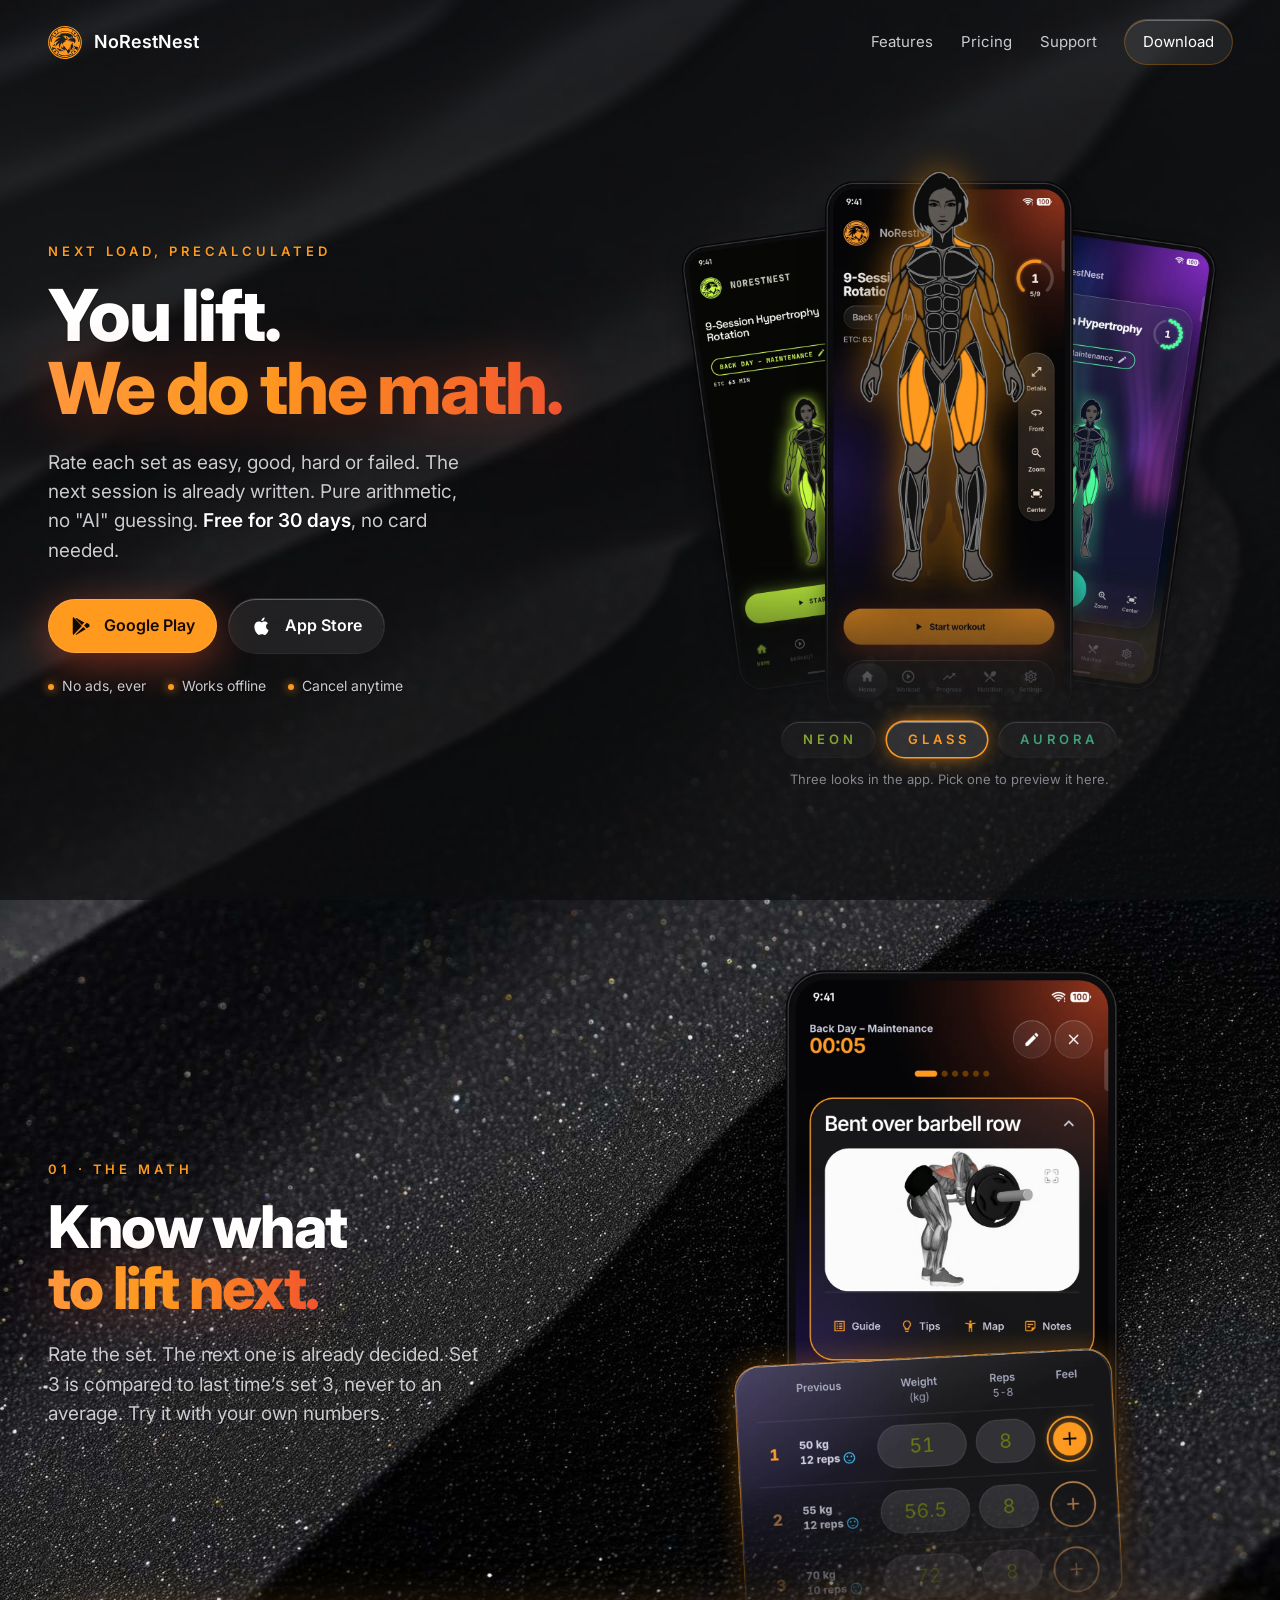
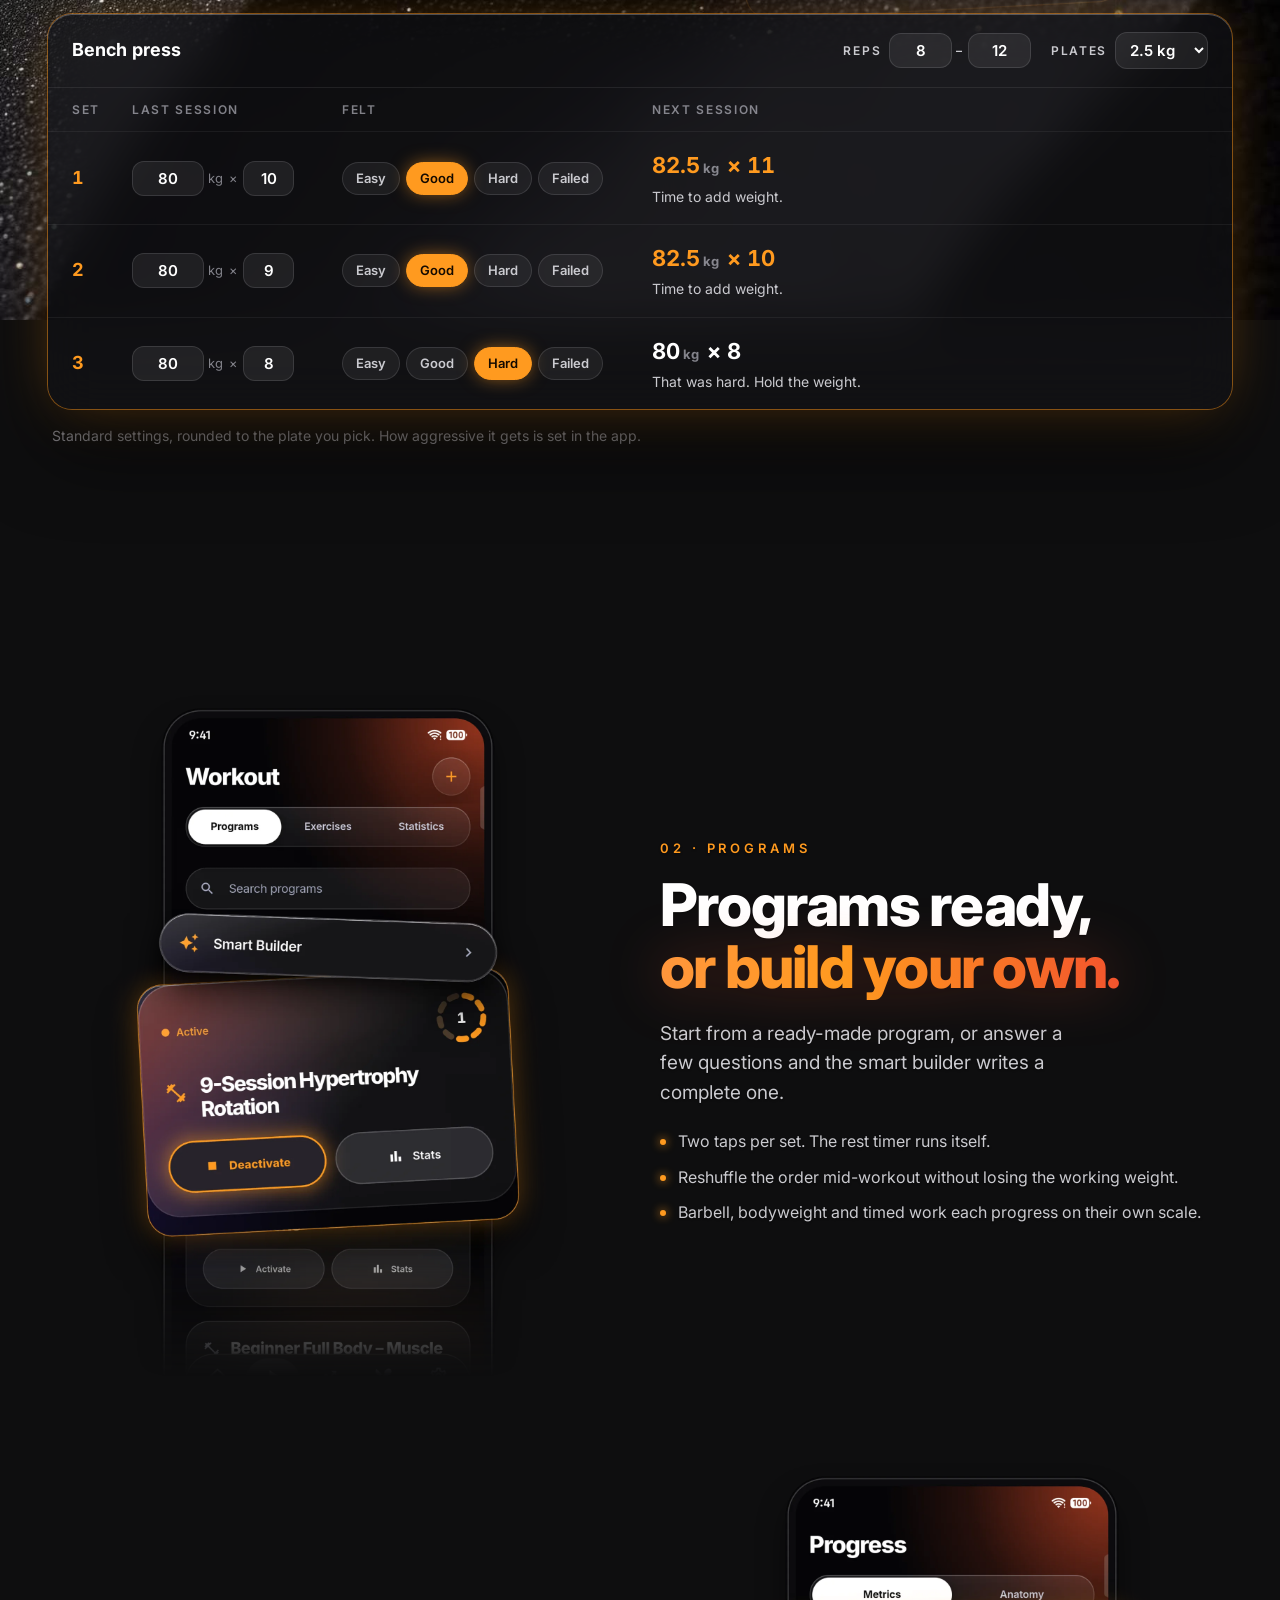
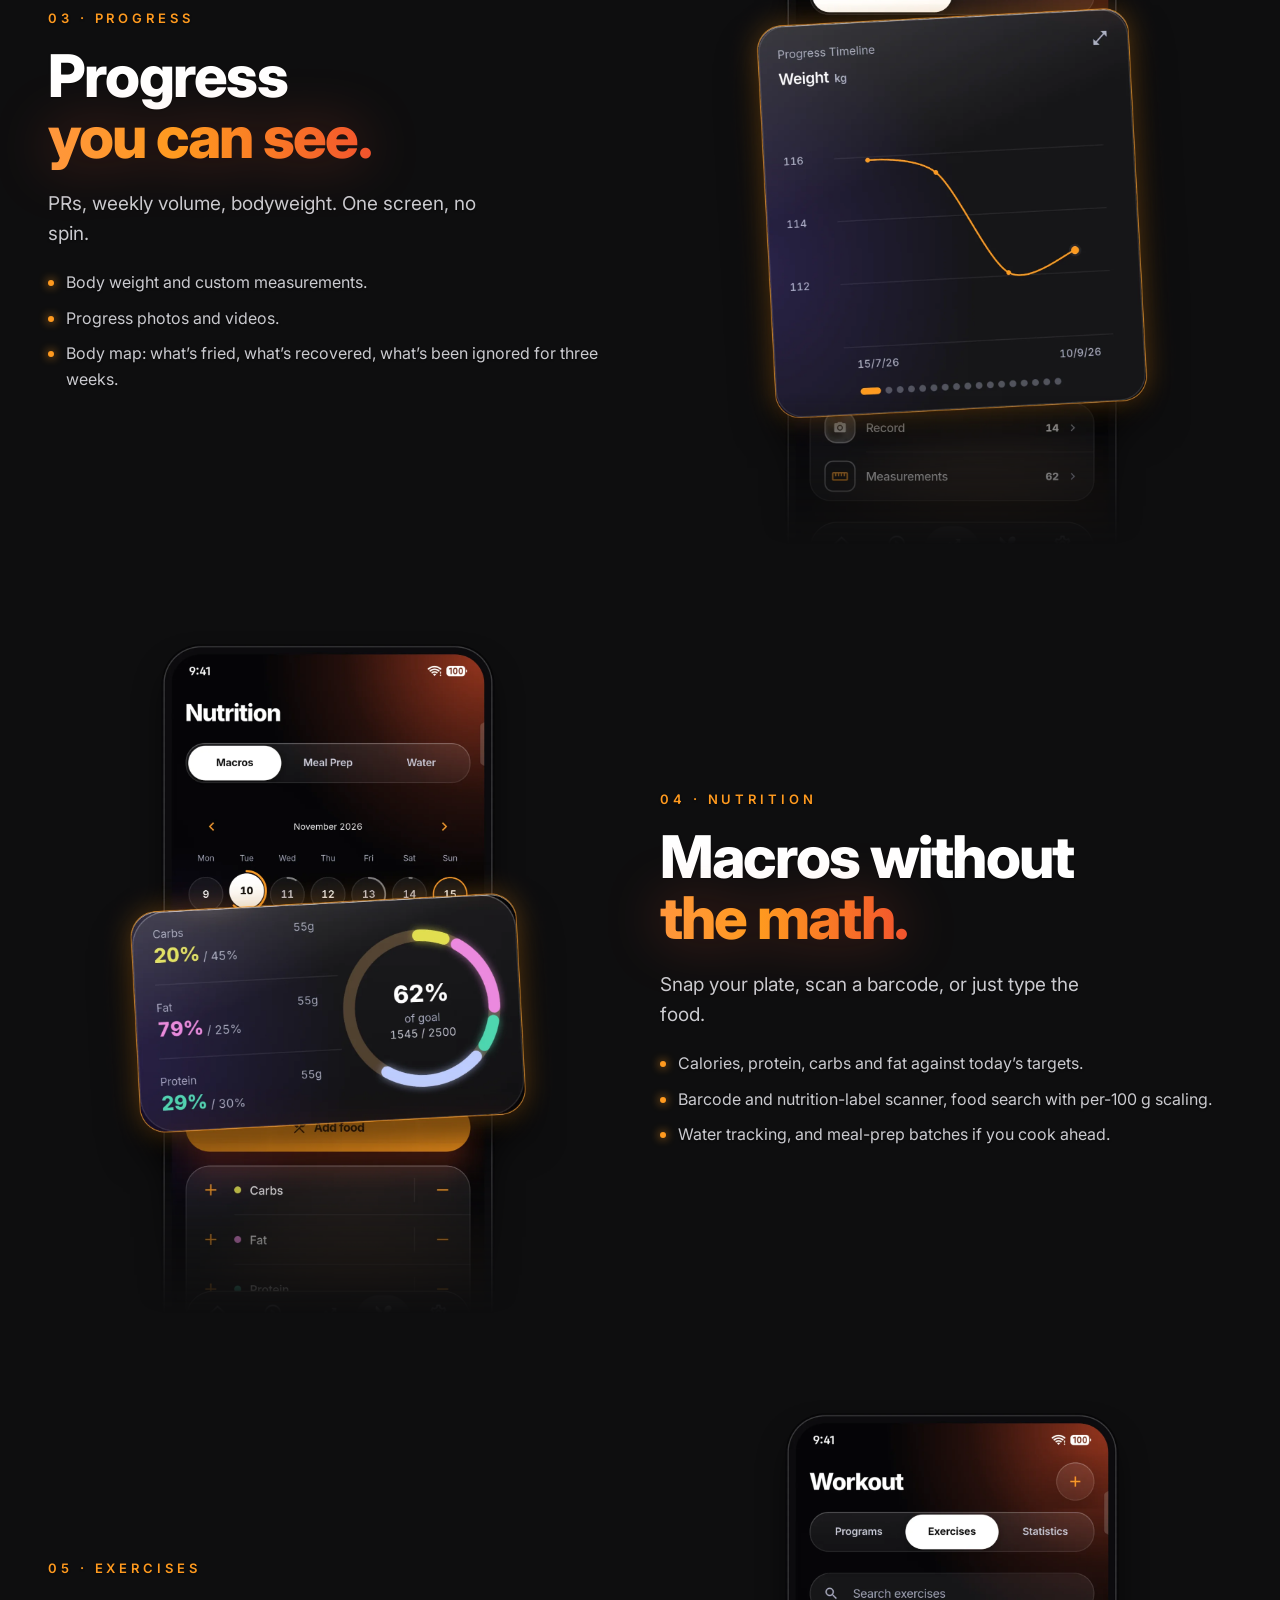
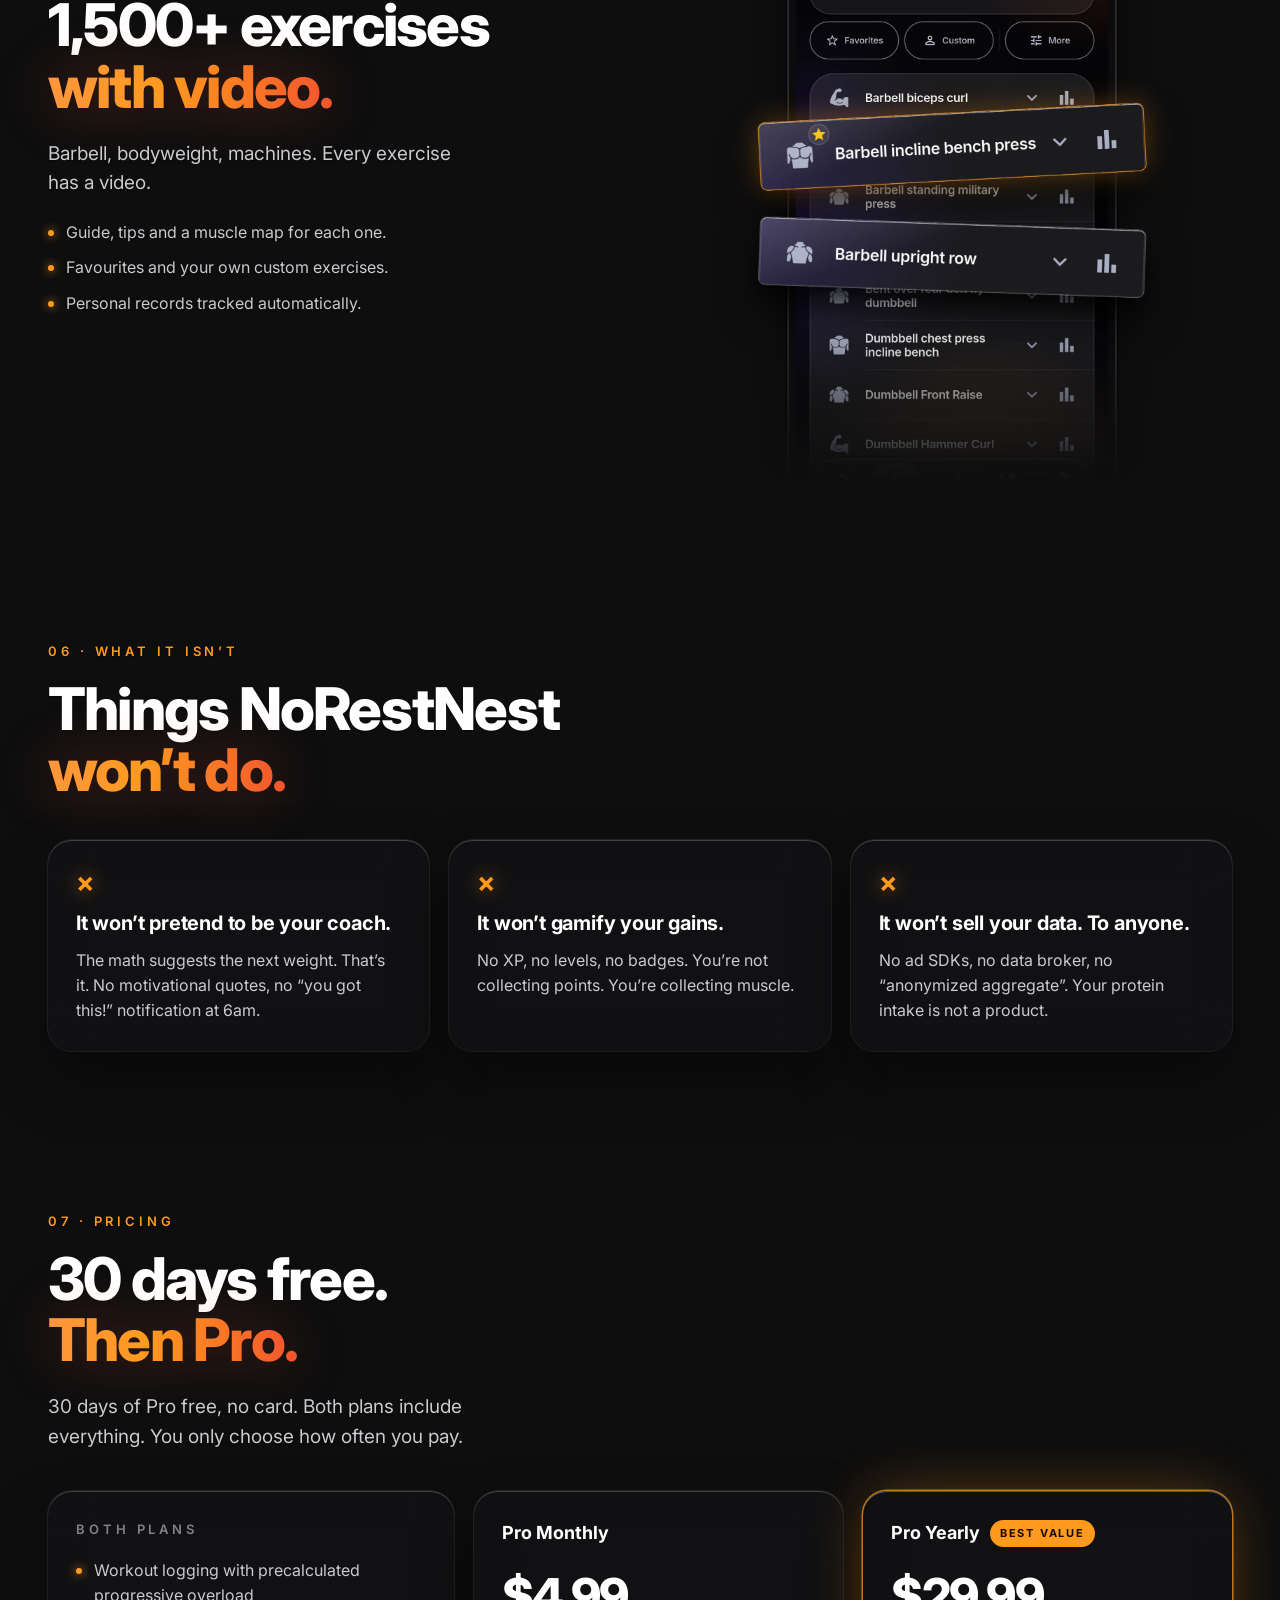
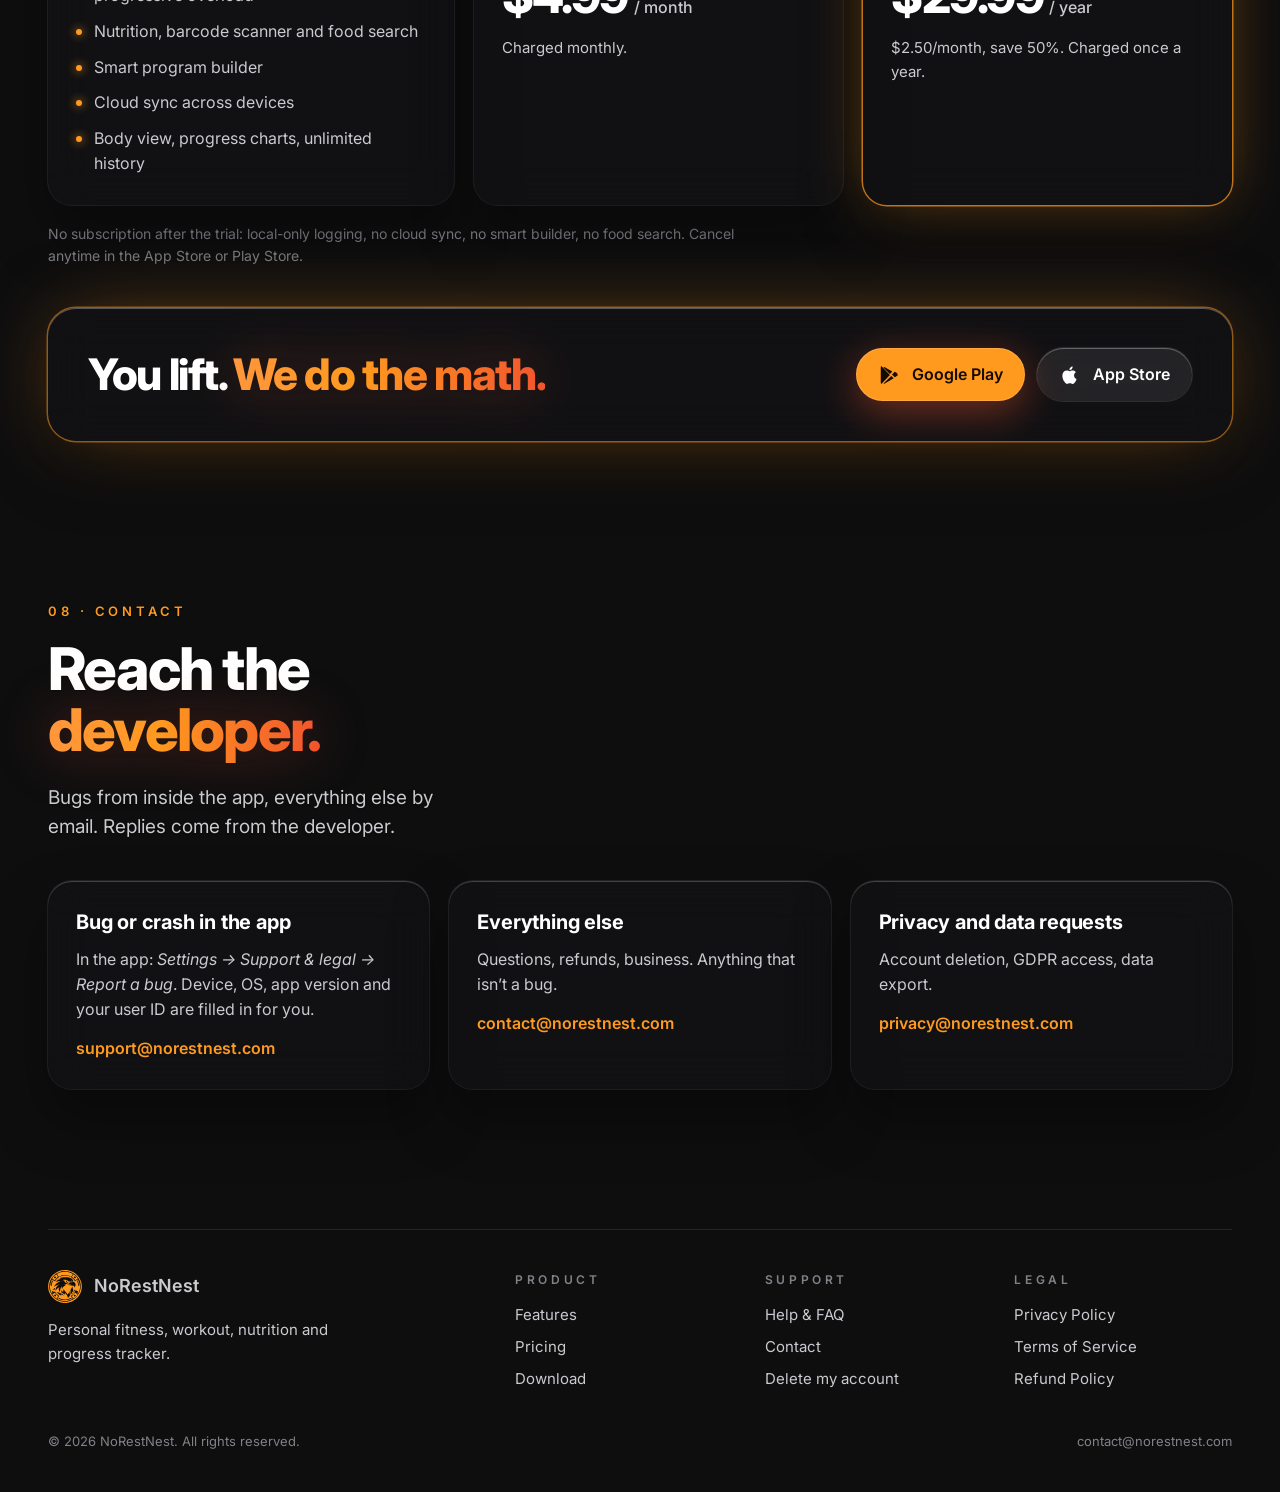
==== commit 7cae6ccd: "Glass redesign of the landing page with a Neon / Glass / Aurora look picker" ====
--- a/index.html
+++ b/index.html
@@ -1,5 +1,5 @@
 <!DOCTYPE html>
-<html lang="en">
+<html lang="en" data-look="glass">
 <head>
 <meta charset="UTF-8" />
 <meta name="viewport" content="width=device-width, initial-scale=1" />
@@ -19,8 +19,12 @@
 <link rel="apple-touch-icon"          href="/assets/img/icon.png" />
 <link rel="preconnect" href="https://fonts.googleapis.com" />
 <link rel="preconnect" href="https://fonts.gstatic.com" crossorigin />
-<link rel="stylesheet" href="https://fonts.googleapis.com/css2?family=Inter:wght@400;500;600;700&family=JetBrains+Mono:wght@400;500&display=swap" />
-<link rel="stylesheet" href="/assets/css/style.css?v=12" />
+<link rel="stylesheet" href="https://fonts.googleapis.com/css2?family=Inter:wght@400;500;600;700;800&display=swap" />
+<script>
+  // Apply the saved look before first paint so the page never flashes the default.
+  try { var l = localStorage.getItem("nrn-look"); if (/^(neon|glass|aurora)$/.test(l)) document.documentElement.dataset.look = l; } catch (e) {}
+</script>
+<link rel="stylesheet" href="/assets/css/site.css?v=1" />
 
 <!-- Google tag (gtag.js) -->
 <script async src="https://www.googletagmanager.com/gtag/js?id=G-587GVXPDF7"></script>
@@ -35,68 +39,61 @@
 <div class="bg-img" aria-hidden="true"></div><div class="bg-veil" aria-hidden="true"></div>
 
 <!-- ============= Nav ============= -->
-<header class="site-nav" id="top">
-  <div class="container">
-    <a class="brand" href="/">
-      <img src="/assets/img/icon.png" alt="" />
-      <span>NoRestNest</span>
-    </a>
-    <nav class="nav-links" aria-label="Primary">
-      <a href="#features">Features</a>
-      <a href="#pricing">Pricing</a>
-      <a href="/support.html">Support</a>
-      <div class="nav-dl">
-        <button type="button" class="nav-cta" aria-haspopup="true" aria-expanded="false" aria-controls="dl-menu">Download</button>
-        <div class="nav-menu" id="dl-menu">
-          <a href="https://play.google.com/store/apps/details?id=com.norestnest.app" target="_blank" rel="noopener"><svg viewBox="0 0 24 24" fill="currentColor" aria-hidden="true"><path d="M3.6 2.3c-.4.4-.6.9-.6 1.6v16.2c0 .7.2 1.2.6 1.6l9.4-9.6L3.6 2.3zM14.5 13l2.6 2.6-9.7 5.6c-.5.3-1 .3-1.4 0L14.5 13zM21 11.1c.7.4.7 1.4 0 1.8l-2.7 1.6-3-3 3-3 2.7 1.6zM5.9 2.7l9.7 5.6L13 11l-7.1-7.3c.4-.3 1-.4 1-.4z"/></svg><span><strong>Android</strong><small>Get it on Google Play</small></span></a>
-          <a href="https://apps.apple.com/app/id6777070455" target="_blank" rel="noopener"><svg viewBox="0 0 24 24" fill="currentColor" aria-hidden="true"><path d="M16.4 12.6c0-2.4 2-3.6 2-3.6-1.1-1.6-2.8-1.8-3.4-1.8-1.4-.1-2.8.8-3.5.8-.7 0-1.9-.8-3.1-.8-1.6 0-3.1.9-3.9 2.4-1.7 2.9-.4 7.2 1.2 9.6.8 1.2 1.7 2.5 3 2.5 1.2 0 1.6-.8 3.1-.8s1.8.8 3.1.8 2.1-1.2 2.9-2.4c.9-1.4 1.3-2.7 1.3-2.8-.1-.1-2.7-1-2.7-3.9zM14 5.4c.6-.7 1-1.7.9-2.7-.9 0-2 .6-2.6 1.3-.5.6-1 1.6-.9 2.6 1 .1 2-.5 2.6-1.2z"/></svg><span><strong>iOS</strong><small>Get it on the App Store</small></span></a>
-        </div>
-      </div>
-    </nav>
-    <button class="nav-toggle" aria-label="Toggle navigation" aria-expanded="false">
-      <svg viewBox="0 0 24 24" fill="none" stroke="currentColor" stroke-width="2" stroke-linecap="round"><path d="M4 7h16M4 12h16M4 17h16"/></svg>
-    </button>
-  </div>
+<header class="nav" id="top">
+  <a class="brand" href="/"><span class="mark" aria-hidden="true"></span><span>NoRestNest</span></a>
+  <nav class="nav-links" aria-label="Primary">
+    <a href="#features">Features</a>
+    <a href="#pricing">Pricing</a>
+    <a href="/support.html">Support</a>
+    <a class="pill" href="#download">Download</a>
+  </nav>
 </header>
 
 <!-- ============= Hero ============= -->
 <section class="hero">
-  <div class="container">
-    <div class="hero-copy">
-      <div class="hero-top">
-        <span class="mono live">Now on Google Play</span>
-        <span class="mono">iOS &amp; Android</span>
-      </div>
-      <h1>You lift.<br/>We do the <span class="accent">math.</span></h1>
-      <p class="lead">Rate each set as <em>easy, good, hard or failed</em>. The next session is already written. Pure arithmetic, no "AI" guessing. <strong>Free for 30 days</strong>, no card needed.</p>
-
+  <div class="hero-in">
+    <div class="copy">
+      <div class="eyebrow">Next load, precalculated</div>
+      <h1>You lift.<br/><span class="grad">We do the math.</span></h1>
+      <p class="lead">Rate each set as easy, good, hard or failed. The next session is already written. Pure arithmetic, no "AI" guessing. <strong>Free for 30 days</strong>, no card needed.</p>
       <div class="get" id="download">
-        <a class="get-card" href="https://play.google.com/store/apps/details?id=com.norestnest.app" target="_blank" rel="noopener"><span class="ico"><svg viewBox="0 0 24 24" fill="currentColor" aria-hidden="true"><path d="M3.6 2.3c-.4.4-.6.9-.6 1.6v16.2c0 .7.2 1.2.6 1.6l9.4-9.6L3.6 2.3zM14.5 13l2.6 2.6-9.7 5.6c-.5.3-1 .3-1.4 0L14.5 13zM21 11.1c.7.4.7 1.4 0 1.8l-2.7 1.6-3-3 3-3 2.7 1.6zM5.9 2.7l9.7 5.6L13 11l-7.1-7.3c.4-.3 1-.4 1-.4z"/></svg></span><span class="plat">Android</span></a>
-        <a class="get-card" href="https://apps.apple.com/app/id6777070455" target="_blank" rel="noopener"><span class="ico"><svg viewBox="0 0 24 24" fill="currentColor" aria-hidden="true"><path d="M16.4 12.6c0-2.4 2-3.6 2-3.6-1.1-1.6-2.8-1.8-3.4-1.8-1.4-.1-2.8.8-3.5.8-.7 0-1.9-.8-3.1-.8-1.6 0-3.1.9-3.9 2.4-1.7 2.9-.4 7.2 1.2 9.6.8 1.2 1.7 2.5 3 2.5 1.2 0 1.6-.8 3.1-.8s1.8.8 3.1.8 2.1-1.2 2.9-2.4c.9-1.4 1.3-2.7 1.3-2.8-.1-.1-2.7-1-2.7-3.9zM14 5.4c.6-.7 1-1.7.9-2.7-.9 0-2 .6-2.6 1.3-.5.6-1 1.6-.9 2.6 1 .1 2-.5 2.6-1.2z"/></svg></span><span class="plat">iOS</span></a>
-      </div>
-      <p class="get-note">Help: <a href="mailto:contact@norestnest.com?subject=NoRestNest">contact@norestnest.com</a>.</p>
-
-      <div class="hero-facts">
-        <span>No ads, ever</span>
-        <span>Cancel anytime</span>
-      </div>
-    </div>
-
-    <div class="hero-shot">
-      <div class="shot"><img src="/assets/img/screenshots/home.png" alt="NoRestNest home screen: today's program, the muscles it hits, and a Start button" width="1206" height="2622" /></div>
+        <a class="btn btn-primary" href="https://play.google.com/store/apps/details?id=com.norestnest.app" target="_blank" rel="noopener"><svg viewBox="0 0 24 24" fill="currentColor" aria-hidden="true"><path d="M3.6 2.3c-.4.4-.6.9-.6 1.6v16.2c0 .7.2 1.2.6 1.6l9.4-9.6L3.6 2.3zM14.5 13l2.6 2.6-9.7 5.6c-.5.3-1 .3-1.4 0L14.5 13zM21 11.1c.7.4.7 1.4 0 1.8l-2.7 1.6-3-3 3-3 2.7 1.6zM5.9 2.7l9.7 5.6L13 11l-7.1-7.3c.4-.3 1-.4 1-.4z"/></svg>Google Play</a>
+        <a class="btn btn-glass" href="https://apps.apple.com/app/id6777070455" target="_blank" rel="noopener"><svg viewBox="0 0 24 24" fill="currentColor" aria-hidden="true"><path d="M16.4 12.6c0-2.4 2-3.6 2-3.6-1.1-1.6-2.8-1.8-3.4-1.8-1.4-.1-2.8.8-3.5.8-.7 0-1.9-.8-3.1-.8-1.6 0-3.1.9-3.9 2.4-1.7 2.9-.4 7.2 1.2 9.6.8 1.2 1.7 2.5 3 2.5 1.2 0 1.6-.8 3.1-.8s1.8.8 3.1.8 2.1-1.2 2.9-2.4c.9-1.4 1.3-2.7 1.3-2.8-.1-.1-2.7-1-2.7-3.9zM14 5.4c.6-.7 1-1.7.9-2.7-.9 0-2 .6-2.6 1.3-.5.6-1 1.6-.9 2.6 1 .1 2-.5 2.6-1.2z"/></svg>App Store</a>
+      </div>
+      <div class="facts"><span>No ads, ever</span><span>Works offline</span><span>Cancel anytime</span></div>
+    </div>
+    <div class="scene">
+      <div class="stack">
+        <img data-look="neon" src="/assets/img/scenes/hero_neon.webp" width="1600" height="1800" alt="Home screen, Neon look" decoding="async" />
+        <img data-look="glass" src="/assets/img/scenes/hero_glass.webp" width="1600" height="1800" alt="Home screen, Glass look" decoding="async" />
+        <img data-look="aurora" src="/assets/img/scenes/hero_aurora.webp" width="1600" height="1800" alt="Home screen, Aurora look" decoding="async" />
+      </div>
+      <div class="looks" role="group" aria-label="App look">
+        <button type="button" data-look="neon"   style="--c:#C8FF3D">NEON</button>
+        <button type="button" data-look="glass"  style="--c:#FF9A1F">GLASS</button>
+        <button type="button" data-look="aurora" style="--c:#5CF2B8">AURORA</button>
+      </div>
+      <p class="looks-note">Three looks in the app. Pick one to preview it here.</p>
     </div>
   </div>
 </section>
 
 <!-- ============= 01 The math ============= -->
 <section class="sec" id="math">
-  <div class="container">
-    <div class="sec-body">
-      <span class="kicker">The math</span>
-      <h2>Rate the set. The next one is already decided.</h2>
-      <p class="lead">Set 3 is compared to last time's set 3, never to an average. Try it with your own numbers.</p>
-
-      <div class="engine" id="engine">
+  <div class="row">
+    <div class="copy">
+      <div class="eyebrow">01 &middot; The math</div>
+      <h2>Know what<br/><span class="grad">to lift next.</span></h2>
+      <p class="lead">Rate the set. The next one is already decided. Set 3 is compared to last time&rsquo;s set 3, never to an average. Try it with your own numbers.</p>
+    </div>
+    <div class="stack">
+        <img data-look="neon" src="/assets/img/scenes/load_neon.webp" width="1600" height="1967" alt="Active workout, set table with the next load, Neon look" loading="lazy" decoding="async" />
+        <img data-look="glass" src="/assets/img/scenes/load_glass.webp" width="1600" height="1967" alt="Active workout, set table with the next load, Glass look" loading="lazy" decoding="async" />
+        <img data-look="aurora" src="/assets/img/scenes/load_aurora.webp" width="1600" height="1967" alt="Active workout, set table with the next load, Aurora look" loading="lazy" decoding="async" />
+      </div>
+  </div>
+
+  <div class="engine" id="engine">
         <div class="engine-head">
           <span class="ex">Bench press</span>
           <span class="engine-ctl">
@@ -165,226 +162,210 @@
         </div>
 
       </div>
-      <p class="engine-note">Standard settings, rounded to the plate you pick. How aggressive it gets is set in the app.</p>
-    </div>
-  </div>
-</section>
-
-<!-- ============= 02 Features ============= -->
+  <p class="engine-note">Standard settings, rounded to the plate you pick. How aggressive it gets is set in the app.</p>
+</section>
+
+<!-- ============= 02-05 Features ============= -->
 <section class="sec" id="features">
-  <div class="container">
-    <div class="sec-body">
-      <span class="kicker">What it does</span>
-      <h2>Everything you need at the rack.</h2>
-      <p class="lead">No social feed, no ads, no fluff.</p>
-      <button type="button" class="sec-more" aria-expanded="false"><span class="on">Show details</span><span class="off">Hide details</span></button>
-      <dl class="spec">
-        <div class="spec-row">
-          <dt>Progressive overload <span class="tag mono mint">Workout</span></dt>
-          <dd>Your next set's weight is already decided. <span class="more">Last one felt easy, it goes up. You missed reps, it backs off. You stop being your own program-design committee at 6am.</span></dd>
-        </div>
-        <div class="spec-row">
-          <dt>Logging <span class="tag mono">Workout</span></dt>
-          <dd>Two taps per set. The rest timer runs itself. <span class="more">Reshuffle the order mid-workout without losing the working weight. The app gets out of the way.</span></dd>
-        </div>
-        <div class="spec-row">
-          <dt>Exercise types <span class="tag mono orange">Workout</span></dt>
-          <dd>Barbell, bodyweight and timed work each progress on their own scale. <span class="more">Tune how aggressive that is, or trust the defaults.</span></dd>
-        </div>
-        <div class="spec-row">
-          <dt>Macros <span class="tag mono purple">Nutrition</span></dt>
-          <dd>Snap your plate, scan a barcode, or just type the food. <span class="more">Calories, protein, carbs, fat: logged. Water alongside, meal-prep batches if you cook ahead, and today's targets always showing what you still owe yourself.</span></dd>
-        </div>
-        <div class="spec-row">
-          <dt>Body map <span class="tag mono">Progress</span></dt>
-          <dd>What's fried, what's recovered, what's been ignored for three weeks. <span class="more">Ends the "did I hit shoulders this week?" debate.</span></dd>
-        </div>
-        <div class="spec-row">
-          <dt>Charts <span class="tag mono gold">Progress</span></dt>
-          <dd>PRs, weekly volume, bodyweight. One screen, no spin. <span class="more">They go up when you show up. They don't when you don't. Either way, they don't lie.</span></dd>
-        </div>
-      </dl>
-    </div>
-  </div>
-</section>
-
-<!-- ============= 03 Screens ============= -->
-<section class="sec" id="screens">
-  <div class="container">
-    <div class="sec-body">
-      <span class="kicker">Screens</span>
-      <h2>Every screen, doing its job.</h2>
-      <p class="lead">No demo mode. No stock photos. The real thing.</p>
-      <div class="screens">
-        <figure>
-          <figcaption><strong>Active Workout</strong><span>Sets, weight, reps. Two taps.</span></figcaption>
-          <div class="shot">
-            <video autoplay loop muted playsinline poster="/assets/img/screenshots/active.png">
-              <source src="/assets/img/videos/tile1.mp4" type="video/mp4">
-            </video>
-          </div>
-        </figure>
-        <figure>
-          <figcaption><strong>Exercise Library</strong><span>Hundreds of exercises. Barbell, bodyweight, machines.</span></figcaption>
-          <div class="shot">
-            <video autoplay loop muted playsinline poster="/assets/img/screenshots/exercises.png">
-              <source src="/assets/img/videos/tile2.mp4" type="video/mp4">
-            </video>
-          </div>
-        </figure>
-        <figure>
-          <figcaption><strong>Progress</strong><span>Bodyweight, PRs, weekly volume. One screen, no spin.</span></figcaption>
-          <div class="shot">
-            <video autoplay loop muted playsinline poster="/assets/img/screenshots/progress.png">
-              <source src="/assets/img/videos/tile3.mp4" type="video/mp4">
-            </video>
-          </div>
-        </figure>
-        <figure>
-          <figcaption><strong>Nutrition</strong><span>Macros, calories, water, meal prep. All tracked.</span></figcaption>
-          <div class="shot">
-            <video autoplay loop muted playsinline poster="/assets/img/screenshots/nutrition.png">
-              <source src="/assets/img/videos/tile4.mp4" type="video/mp4">
-            </video>
-          </div>
-        </figure>
-      </div>
-    </div>
-  </div>
-</section>
-
-<!-- ============= 04 What it isn't ============= -->
+  <div class="row flip feature" id="programs">
+    <div class="copy">
+      <div class="eyebrow">02 &middot; Programs</div>
+      <h2>Programs ready,<br/><span class="grad">or build your own.</span></h2>
+      <p class="lead">Start from a ready-made program, or answer a few questions and the smart builder writes a complete one.</p>
+      <ul class="dots">
+        <li>Two taps per set. The rest timer runs itself.</li>
+        <li>Reshuffle the order mid-workout without losing the working weight.</li>
+        <li>Barbell, bodyweight and timed work each progress on their own scale.</li>
+      </ul>
+    </div>
+    <div class="stack">
+        <img data-look="neon" src="/assets/img/scenes/programs_neon.webp" width="1600" height="1967" alt="Workout programs with the smart builder and the active program, Neon look" loading="lazy" decoding="async" />
+        <img data-look="glass" src="/assets/img/scenes/programs_glass.webp" width="1600" height="1967" alt="Workout programs with the smart builder and the active program, Glass look" loading="lazy" decoding="async" />
+        <img data-look="aurora" src="/assets/img/scenes/programs_aurora.webp" width="1600" height="1967" alt="Workout programs with the smart builder and the active program, Aurora look" loading="lazy" decoding="async" />
+      </div>
+  </div>
+
+  <div class="row feature" id="progress">
+    <div class="copy">
+      <div class="eyebrow">03 &middot; Progress</div>
+      <h2>Progress<br/><span class="grad">you can see.</span></h2>
+      <p class="lead">PRs, weekly volume, bodyweight. One screen, no spin.</p>
+      <ul class="dots">
+        <li>Body weight and custom measurements.</li>
+        <li>Progress photos and videos.</li>
+        <li>Body map: what&rsquo;s fried, what&rsquo;s recovered, what&rsquo;s been ignored for three weeks.</li>
+      </ul>
+    </div>
+    <div class="stack">
+        <img data-look="neon" src="/assets/img/scenes/progress_neon.webp" width="1600" height="1967" alt="Progress screen with the bodyweight chart, Neon look" loading="lazy" decoding="async" />
+        <img data-look="glass" src="/assets/img/scenes/progress_glass.webp" width="1600" height="1967" alt="Progress screen with the bodyweight chart, Glass look" loading="lazy" decoding="async" />
+        <img data-look="aurora" src="/assets/img/scenes/progress_aurora.webp" width="1600" height="1967" alt="Progress screen with the bodyweight chart, Aurora look" loading="lazy" decoding="async" />
+      </div>
+  </div>
+
+  <div class="row flip feature" id="nutrition">
+    <div class="copy">
+      <div class="eyebrow">04 &middot; Nutrition</div>
+      <h2>Macros without<br/><span class="grad">the math.</span></h2>
+      <p class="lead">Snap your plate, scan a barcode, or just type the food.</p>
+      <ul class="dots">
+        <li>Calories, protein, carbs and fat against today&rsquo;s targets.</li>
+        <li>Barcode and nutrition-label scanner, food search with per-100 g scaling.</li>
+        <li>Water tracking, and meal-prep batches if you cook ahead.</li>
+      </ul>
+    </div>
+    <div class="stack">
+        <img data-look="neon" src="/assets/img/scenes/nutrition_neon.webp" width="1600" height="1967" alt="Nutrition screen with macros and the calorie ring, Neon look" loading="lazy" decoding="async" />
+        <img data-look="glass" src="/assets/img/scenes/nutrition_glass.webp" width="1600" height="1967" alt="Nutrition screen with macros and the calorie ring, Glass look" loading="lazy" decoding="async" />
+        <img data-look="aurora" src="/assets/img/scenes/nutrition_aurora.webp" width="1600" height="1967" alt="Nutrition screen with macros and the calorie ring, Aurora look" loading="lazy" decoding="async" />
+      </div>
+  </div>
+
+  <div class="row feature" id="exercises">
+    <div class="copy">
+      <div class="eyebrow">05 &middot; Exercises</div>
+      <h2>1,500+ exercises<br/><span class="grad">with video.</span></h2>
+      <p class="lead">Barbell, bodyweight, machines. Every exercise has a video.</p>
+      <ul class="dots">
+        <li>Guide, tips and a muscle map for each one.</li>
+        <li>Favourites and your own custom exercises.</li>
+        <li>Personal records tracked automatically.</li>
+      </ul>
+    </div>
+    <div class="stack">
+        <img data-look="neon" src="/assets/img/scenes/exercises_neon.webp" width="1600" height="1967" alt="Exercise library list, Neon look" loading="lazy" decoding="async" />
+        <img data-look="glass" src="/assets/img/scenes/exercises_glass.webp" width="1600" height="1967" alt="Exercise library list, Glass look" loading="lazy" decoding="async" />
+        <img data-look="aurora" src="/assets/img/scenes/exercises_aurora.webp" width="1600" height="1967" alt="Exercise library list, Aurora look" loading="lazy" decoding="async" />
+      </div>
+  </div>
+</section>
+
+<!-- ============= 06 What it isn't ============= -->
 <section class="sec" id="not">
-  <div class="container">
-    <div class="sec-body">
-      <span class="kicker">What it isn't</span>
-      <h2>Things NoRestNest won't do.</h2>
-      <p class="lead">Because there are already too many apps doing them.</p>
-      <button type="button" class="sec-more" aria-expanded="false"><span class="on">Show details</span><span class="off">Hide details</span></button>
-      <ul class="wont">
-        <li><strong>It won't pretend to be your coach.</strong> <span class="more">The math suggests the next weight. That's it. No motivational quote, no fake voice in your head, no "you got this!" notification at 6am.</span></li>
-        <li><strong>It won't gamify your gains.</strong> <span class="more">No XP. No levels. No badges for "Squat Apprentice, Tier 2." You're not collecting points. You're collecting muscle.</span></li>
-        <li><strong>It won't sell your data. To anyone.</strong> <span class="more">No ad SDKs, no analytics broker, no "anonymized aggregate" cop-out. Your protein intake is not a product.</span></li>
-      </ul>
-    </div>
-  </div>
-</section>
-
-<!-- ============= 05 Pricing ============= -->
+  <div class="sec-head copy">
+    <div class="eyebrow">06 &middot; What it isn&rsquo;t</div>
+    <h2>Things NoRestNest<br/><span class="grad">won&rsquo;t do.</span></h2>
+  </div>
+  <div class="cards">
+    <div class="card glass">
+      <h3>It won&rsquo;t pretend to be your coach.</h3>
+      <p>The math suggests the next weight. That&rsquo;s it. No motivational quotes, no &ldquo;you got this!&rdquo; notification at 6am.</p>
+    </div>
+    <div class="card glass">
+      <h3>It won&rsquo;t gamify your gains.</h3>
+      <p>No XP, no levels, no badges. You&rsquo;re not collecting points. You&rsquo;re collecting muscle.</p>
+    </div>
+    <div class="card glass">
+      <h3>It won&rsquo;t sell your data. To anyone.</h3>
+      <p>No ad SDKs, no data broker, no &ldquo;anonymized aggregate&rdquo;. Your protein intake is not a product.</p>
+    </div>
+  </div>
+</section>
+
+<!-- ============= 07 Pricing ============= -->
 <section class="sec" id="pricing">
-  <div class="container">
-    <div class="sec-body">
-      <span class="kicker">Pricing</span>
-      <h2>30 days free. Then Pro.</h2>
-      <p class="lead">30 days of Pro free, no card. Both plans include everything. You only choose how often you pay.</p>
-      <div class="plans">
-        <ul class="plan-features">
-          <li>Workout logging with precalculated progressive overload</li>
-          <li>Nutrition + barcode + food search</li>
-          <li>Smart program builder</li>
-          <li>Cloud sync across devices</li>
-          <li>Body view, progress charts, unlimited history</li>
-        </ul>
-        <div class="plan-prices">
-          <div class="plan">
-            <span class="plan-name">Pro Monthly</span>
-            <span class="price">$4.99<small>/ month</small></span>
-            <span class="plan-sub">Charged monthly</span>
-          </div>
-          <div class="plan is-best">
-            <span class="plan-name">Pro Yearly <span class="best">Best value</span></span>
-            <span class="price">$29.99<small>/ year</small></span>
-            <span class="plan-sub">$2.50/month, save 50%. Charged once a year.</span>
-          </div>
-        </div>
-      </div>
-      <p class="plans-note">No subscription after the trial: local-only logging, no cloud sync, no smart builder, no food search. Cancel anytime in the App Store or Play Store.</p>
-    </div>
-  </div>
-</section>
-
-<!-- ============= 06 Contact ============= -->
+  <div class="sec-head copy">
+    <div class="eyebrow">07 &middot; Pricing</div>
+    <h2>30 days free.<br/><span class="grad">Then Pro.</span></h2>
+    <p class="lead">30 days of Pro free, no card. Both plans include everything. You only choose how often you pay.</p>
+  </div>
+  <div class="plans">
+    <div class="includes glass">
+      <h3>Both plans</h3>
+      <ul class="dots">
+        <li>Workout logging with precalculated progressive overload</li>
+        <li>Nutrition, barcode scanner and food search</li>
+        <li>Smart program builder</li>
+        <li>Cloud sync across devices</li>
+        <li>Body view, progress charts, unlimited history</li>
+      </ul>
+    </div>
+    <div class="plan glass">
+      <span class="plan-name">Pro Monthly</span>
+      <span class="price">$4.99<small>/ month</small></span>
+      <span class="plan-sub">Charged monthly.</span>
+    </div>
+    <div class="plan glass is-best">
+      <span class="plan-name">Pro Yearly <span class="best">Best value</span></span>
+      <span class="price">$29.99<small>/ year</small></span>
+      <span class="plan-sub">$2.50/month, save 50%. Charged once a year.</span>
+    </div>
+  </div>
+  <p class="plans-note">No subscription after the trial: local-only logging, no cloud sync, no smart builder, no food search. Cancel anytime in the App Store or Play Store.</p>
+
+  <div class="band glass">
+    <h2>You lift. <span class="grad">We do the math.</span></h2>
+    <div class="get">
+      <a class="btn btn-primary" href="https://play.google.com/store/apps/details?id=com.norestnest.app" target="_blank" rel="noopener"><svg viewBox="0 0 24 24" fill="currentColor" aria-hidden="true"><path d="M3.6 2.3c-.4.4-.6.9-.6 1.6v16.2c0 .7.2 1.2.6 1.6l9.4-9.6L3.6 2.3zM14.5 13l2.6 2.6-9.7 5.6c-.5.3-1 .3-1.4 0L14.5 13zM21 11.1c.7.4.7 1.4 0 1.8l-2.7 1.6-3-3 3-3 2.7 1.6zM5.9 2.7l9.7 5.6L13 11l-7.1-7.3c.4-.3 1-.4 1-.4z"/></svg>Google Play</a>
+      <a class="btn btn-glass" href="https://apps.apple.com/app/id6777070455" target="_blank" rel="noopener"><svg viewBox="0 0 24 24" fill="currentColor" aria-hidden="true"><path d="M16.4 12.6c0-2.4 2-3.6 2-3.6-1.1-1.6-2.8-1.8-3.4-1.8-1.4-.1-2.8.8-3.5.8-.7 0-1.9-.8-3.1-.8-1.6 0-3.1.9-3.9 2.4-1.7 2.9-.4 7.2 1.2 9.6.8 1.2 1.7 2.5 3 2.5 1.2 0 1.6-.8 3.1-.8s1.8.8 3.1.8 2.1-1.2 2.9-2.4c.9-1.4 1.3-2.7 1.3-2.8-.1-.1-2.7-1-2.7-3.9zM14 5.4c.6-.7 1-1.7.9-2.7-.9 0-2 .6-2.6 1.3-.5.6-1 1.6-.9 2.6 1 .1 2-.5 2.6-1.2z"/></svg>App Store</a>
+    </div>
+  </div>
+</section>
+
+<!-- ============= 08 Contact ============= -->
 <section class="sec" id="contact">
-  <div class="container">
-    <div class="sec-body">
-      <span class="kicker">Contact</span>
-      <h2>How to reach the developer.</h2>
-      <p class="lead">Bugs from inside the app, everything else by email. Replies come from the developer.</p>
-      <button type="button" class="sec-more" aria-expanded="false"><span class="on">Show details</span><span class="off">Hide details</span></button>
-      <div class="reach">
-        <div class="reach-row">
-          <strong>Bug or crash in the app</strong>
-          <div>
-            <p>Open the app → <em>Profile → Report a Bug</em>.</p>
-            <p class="more">It opens your mail app with device, OS, app version and your user ID prefilled. Saves you typing it and saves us guessing. Goes to <code>support@norestnest.com</code>.</p>
-          </div>
-        </div>
-        <div class="reach-row">
-          <strong>Everything else</strong>
-          <div>
-            <p><a href="mailto:contact@norestnest.com">contact@norestnest.com</a></p>
-            <p class="more">Questions, refunds, business. Anything that isn't a bug.</p>
-          </div>
-        </div>
-        <div class="reach-row">
-          <strong>Privacy &amp; data requests</strong>
-          <div>
-            <p><a href="mailto:privacy@norestnest.com">privacy@norestnest.com</a></p>
-            <p class="more">Account deletion, GDPR access, data export.</p>
-          </div>
-        </div>
-      </div>
+  <div class="sec-head copy">
+    <div class="eyebrow">08 &middot; Contact</div>
+    <h2>Reach the<br/><span class="grad">developer.</span></h2>
+    <p class="lead">Bugs from inside the app, everything else by email. Replies come from the developer.</p>
+  </div>
+  <div class="reach">
+    <div class="card glass">
+      <h3>Bug or crash in the app</h3>
+      <p>In the app: <em>Settings &rarr; Support &amp; legal &rarr; Report a bug</em>. Device, OS, app version and your user ID are filled in for you.</p>
+      <p class="addr"><a href="mailto:support@norestnest.com">support@norestnest.com</a></p>
+    </div>
+    <div class="card glass">
+      <h3>Everything else</h3>
+      <p>Questions, refunds, business. Anything that isn&rsquo;t a bug.</p>
+      <p class="addr"><a href="mailto:contact@norestnest.com">contact@norestnest.com</a></p>
+    </div>
+    <div class="card glass">
+      <h3>Privacy and data requests</h3>
+      <p>Account deletion, GDPR access, data export.</p>
+      <p class="addr"><a href="mailto:privacy@norestnest.com">privacy@norestnest.com</a></p>
     </div>
   </div>
 </section>
 
 <!-- ============= Footer ============= -->
-<footer class="site-footer">
-  <div class="container">
-    <div class="footer-grid">
-      <div class="footer-brand">
-        <a class="brand" href="/" style="margin-bottom:14px;">
-          <img src="/assets/img/icon.png" alt="" />
-          <span>NoRestNest</span>
-        </a>
-        <p>Personal fitness, workout, nutrition and progress tracker.</p>
-      </div>
-
-      <div>
-        <h4>Product</h4>
-        <ul>
-          <li><a href="#features">Features</a></li>
-          <li><a href="#pricing">Pricing</a></li>
-          <li><a href="#download">Download</a></li>
-        </ul>
-      </div>
-
-      <div>
-        <h4>Support</h4>
-        <ul>
-          <li><a href="/support.html">Help &amp; FAQ</a></li>
-          <li><a href="mailto:contact@norestnest.com">Contact</a></li>
-          <li><a href="/support.html#delete">Delete my account</a></li>
-        </ul>
-      </div>
-
-      <div>
-        <h4>Legal</h4>
-        <ul>
-          <li><a href="/privacy.html">Privacy Policy</a></li>
-          <li><a href="/terms.html">Terms of Service</a></li>
-          <li><a href="/refund.html">Refund Policy</a></li>
-        </ul>
-      </div>
-    </div>
-
-    <div class="footer-bottom">
-      <span>&copy; <span id="y">2026</span> NoRestNest. All rights reserved.</span>
-      <span><a href="mailto:contact@norestnest.com">contact@norestnest.com</a></span>
-    </div>
+<footer class="foot">
+  <div class="foot-grid">
+    <div>
+      <a class="brand" href="/"><span class="mark" aria-hidden="true"></span><span>NoRestNest</span></a>
+      <p>Personal fitness, workout, nutrition and progress tracker.</p>
+    </div>
+    <div>
+      <h4>Product</h4>
+      <ul>
+        <li><a href="#features">Features</a></li>
+        <li><a href="#pricing">Pricing</a></li>
+        <li><a href="#download">Download</a></li>
+      </ul>
+    </div>
+    <div>
+      <h4>Support</h4>
+      <ul>
+        <li><a href="/support.html">Help &amp; FAQ</a></li>
+        <li><a href="mailto:contact@norestnest.com">Contact</a></li>
+        <li><a href="/support.html#delete">Delete my account</a></li>
+      </ul>
+    </div>
+    <div>
+      <h4>Legal</h4>
+      <ul>
+        <li><a href="/privacy.html">Privacy Policy</a></li>
+        <li><a href="/terms.html">Terms of Service</a></li>
+        <li><a href="/refund.html">Refund Policy</a></li>
+      </ul>
+    </div>
+  </div>
+  <div class="foot-bottom">
+    <span>&copy; <span id="y">2026</span> NoRestNest. All rights reserved.</span>
+    <span><a href="mailto:contact@norestnest.com">contact@norestnest.com</a></span>
   </div>
 </footer>
 
-<script src="/assets/js/main.js?v=12" defer></script>
+<script src="/assets/js/site.js?v=1" defer></script>
 </body>
 </html>
--- a/assets/css/site.css
+++ b/assets/css/site.css
@@ -0,0 +1,276 @@
+/* =========================================================
+   NoRestNest landing page. Glass styling over the sand background.
+   The look picker sets data-look on <html>; only accent colours change.
+   Secondary pages use style.css.
+   ========================================================= */
+:root {
+  --bg: #0E0E0F;
+  --frost: 244,244,255;
+  --text: #FFFFFF;
+  --muted: #CACACF;
+  --dim: rgba(244,244,255,.5);
+  --danger: #FF5C5C;
+  --gutter: clamp(16px, 4vw, 48px);
+  --max-w: 1280px;
+  --font: "Inter", -apple-system, BlinkMacSystemFont, "Segoe UI", Roboto, sans-serif;
+  color-scheme: dark;
+}
+[data-look="glass"]  { --accent: #FF9A1F; --on-accent: #140a00; --g1: 255,150,60;  --g2: 255,154,31; --g3: 242,84,45; }
+[data-look="neon"]   { --accent: #C8FF3D; --on-accent: #0b1200; --g1: 232,255,140; --g2: 200,255,61; --g3: 120,220,40; }
+[data-look="aurora"] { --accent: #5CF2B8; --on-accent: #001a10; --g1: 120,255,210; --g2: 92,242,184; --g3: 140,110,255; }
+
+*, *::before, *::after { box-sizing: border-box; }
+html, body { margin: 0; }
+html { scroll-behavior: smooth; -webkit-text-size-adjust: 100%; }
+body { background: var(--bg); color: var(--text); font-family: var(--font); font-size: 17px; line-height: 1.6;
+  overflow-x: hidden; -webkit-font-smoothing: antialiased; }
+img { display: block; max-width: 100%; height: auto; }
+a { color: inherit; text-decoration: none; }
+p { margin: 0; }
+::selection { background: var(--accent); color: var(--on-accent); }
+:focus-visible { outline: 2px solid var(--accent); outline-offset: 3px; }
+
+/* Site background (same image and veil as style.css) */
+.bg-img { position: fixed; top: 0; left: 0; width: 100%; z-index: -2; pointer-events: none;
+  height: max(150vw, 175vh); background: url(/assets/img/bg-sand.jpg) center top / cover no-repeat var(--bg);
+  will-change: transform; }
+.bg-veil { position: fixed; inset: 0; z-index: -1; pointer-events: none;
+  background: linear-gradient(180deg, rgba(14,14,15,.62) 0%, rgba(14,14,15,.74) 100%); }
+@media (max-width: 760px) {
+  .bg-img { background-image: url(/assets/img/bg-sand-m.jpg); height: max(240vw, 190vh); }
+  .bg-veil { background: linear-gradient(180deg, rgba(14,14,15,.68) 0%, rgba(14,14,15,.78) 100%); }
+}
+
+/* Colour changes fade instead of jumping */
+.mark, .btn-primary, .dots li::before, .eyebrow, .pill, .set .n, .set .next, .card, .plan.is-best, .engine {
+  transition: background-color .4s, color .4s, box-shadow .4s, border-color .4s; }
+
+/* Shared pieces */
+.glass { background: rgba(20,20,24,.55); backdrop-filter: blur(22px); -webkit-backdrop-filter: blur(22px);
+  box-shadow: inset 0 1px 0 rgba(var(--frost), .22), 0 0 0 1px rgba(var(--frost), .08), 0 30px 60px rgba(0,0,0,.35); }
+.eyebrow { font-weight: 600; font-size: 13px; letter-spacing: .3em; text-transform: uppercase; color: var(--accent); }
+.grad { background: linear-gradient(90deg, rgb(var(--g1)), rgb(var(--g2)) 40%, rgb(var(--g3)));
+  -webkit-background-clip: text; background-clip: text; color: transparent; text-shadow: none;
+  filter: drop-shadow(0 0 28px rgba(var(--g3), .35)); }
+.copy { text-shadow: 0 1px 2px rgba(0,0,0,.55); }
+h1, h2, h3 { margin: 0; font-weight: 800; letter-spacing: -.03em; }
+h2 { margin-top: 16px; font-size: clamp(38px, 4.6vw, 64px); line-height: 1.04; }
+h3 { font-weight: 700; letter-spacing: -.01em; }
+.lead { margin-top: 22px; max-width: 36ch; font-size: 19px; line-height: 1.55; color: var(--muted); }
+.lead strong { color: var(--text); font-weight: 600; }
+.dots { list-style: none; margin: 22px 0 0; padding: 0; display: grid; gap: 10px; color: var(--muted); font-size: 16px; }
+.dots li { display: flex; gap: 12px; align-items: baseline; }
+.dots li::before { content: ""; flex: none; width: 6px; height: 6px; border-radius: 50%; transform: translateY(-2px);
+  background-color: var(--accent); box-shadow: 0 0 10px var(--accent); }
+.btn { display: inline-flex; align-items: center; gap: 12px; padding: 14px 22px; border-radius: 999px;
+  font-weight: 600; font-size: 16px; text-shadow: none; }
+.btn svg { width: 22px; height: 22px; flex: none; }
+.btn-primary { background-color: var(--accent); color: var(--on-accent);
+  box-shadow: inset 0 0 0 1px rgba(255,255,255,.15), 0 10px 40px rgba(var(--g3), .45); }
+.btn-glass { background: rgba(var(--frost), .08); backdrop-filter: blur(20px); -webkit-backdrop-filter: blur(20px);
+  box-shadow: inset 0 1px 0 rgba(var(--frost), .3), 0 0 0 1px rgba(var(--frost), .12); }
+.btn:hover { filter: brightness(1.08); }
+
+/* Scene stack: one render per look, the picked one fades in */
+.stack { position: relative; width: 100%; }
+.stack img { position: absolute; inset: 0; width: 100%; height: 100%; opacity: 0; transition: opacity .5s; }
+[data-look="glass"]  .stack img[data-look="glass"],
+[data-look="neon"]   .stack img[data-look="neon"],
+[data-look="aurora"] .stack img[data-look="aurora"] { opacity: 1; }
+
+/* =========================================================
+   Nav
+   ========================================================= */
+.nav { position: relative; z-index: 10; max-width: var(--max-w); margin: 0 auto; padding: 20px var(--gutter);
+  display: flex; align-items: center; justify-content: space-between; gap: 16px; }
+.brand { display: flex; align-items: center; gap: 12px; font-weight: 600; font-size: 18px; }
+.mark { flex: none; width: 34px; height: 34px; background-color: var(--accent);
+  -webkit-mask: url(/assets/img/eagle.svg) center/contain no-repeat; mask: url(/assets/img/eagle.svg) center/contain no-repeat; }
+.nav-links { display: flex; align-items: center; gap: 28px; font-size: 15px; color: var(--muted); }
+.nav-links a:hover { color: var(--accent); }
+.pill { padding: 10px 18px; border-radius: 999px; color: var(--text) !important;
+  background: rgba(var(--frost), .08); backdrop-filter: blur(20px); -webkit-backdrop-filter: blur(20px);
+  box-shadow: inset 0 1px 0 rgba(var(--frost), .3), 0 0 0 1px rgba(var(--g2), .35); }
+
+/* =========================================================
+   Hero
+   ========================================================= */
+.hero-in { max-width: var(--max-w); margin: 0 auto; padding: 24px var(--gutter) 0;
+  display: grid; grid-template-columns: 1.05fr 1fr; align-items: center; gap: 24px; }
+.hero h1 { margin-top: 18px; font-size: clamp(44px, 5.6vw, 84px); line-height: 1.02; }
+.get { margin-top: 34px; display: flex; flex-wrap: wrap; gap: 12px; }
+.facts { margin-top: 22px; display: flex; flex-wrap: wrap; gap: 8px 22px; font-size: 14px; color: var(--muted); }
+.facts span::before { content: ""; display: inline-block; width: 6px; height: 6px; margin-right: 8px; border-radius: 50%;
+  background-color: var(--accent); vertical-align: middle; box-shadow: 0 0 10px var(--accent); }
+.hero .scene { align-self: end; padding-bottom: 40px; }
+.hero .stack { aspect-ratio: 1600 / 1800;
+  -webkit-mask-image: linear-gradient(#000 70%, transparent 96%); mask-image: linear-gradient(#000 70%, transparent 96%); }
+
+/* Look picker */
+.looks { position: relative; margin-top: -4%; display: flex; justify-content: center; gap: 12px; }
+.looks button { font: 600 13px/1 var(--font); letter-spacing: .3em; padding: 11px 18px 11px 21px; border-radius: 999px;
+  border: 0; cursor: pointer; color: var(--c); background: rgba(var(--frost), .06);
+  backdrop-filter: blur(20px); -webkit-backdrop-filter: blur(20px);
+  box-shadow: inset 0 1px 0 rgba(var(--frost), .25), 0 0 0 1px rgba(var(--frost), .08);
+  opacity: .62; transition: opacity .3s, box-shadow .3s, background-color .3s; }
+.looks button:hover { opacity: .9; }
+.looks button[aria-pressed="true"] { opacity: 1; background: rgba(var(--frost), .12);
+  box-shadow: inset 0 1px 0 rgba(var(--frost), .35), 0 0 0 1.5px var(--c), 0 0 24px -4px var(--c); }
+.looks button:focus-visible { outline-color: var(--c); }
+.looks-note { margin-top: 12px; text-align: center; font-size: 13px; color: var(--dim); }
+
+/* =========================================================
+   Sections
+   ========================================================= */
+.sec { max-width: var(--max-w); margin: 0 auto; padding: 120px var(--gutter) 40px; scroll-margin-top: 20px; }
+.sec-head { max-width: 760px; }
+.row { display: grid; grid-template-columns: 1fr 1fr; gap: 40px; align-items: center; }
+.row .stack { aspect-ratio: 1600 / 1967; max-width: 560px;
+  -webkit-mask-image: linear-gradient(#000 78%, transparent); mask-image: linear-gradient(#000 78%, transparent); }
+.row .stack { margin-left: auto; }
+.row.flip .copy { order: 2; }
+.row.flip .stack { margin-left: 0; margin-right: auto; }
+.feature { padding-top: 80px; }
+
+/* Calculator. Logic is in site.js. */
+.engine { margin-top: -24px; position: relative; z-index: 2; border-radius: 24px; overflow: hidden;
+  font-variant-numeric: tabular-nums; background: rgba(20,20,24,.62); backdrop-filter: blur(24px); -webkit-backdrop-filter: blur(24px);
+  box-shadow: inset 0 1px 0 rgba(var(--frost), .28), 0 0 0 1px rgba(var(--g2), .45),
+              0 0 60px -10px rgba(var(--g2), .35), 0 40px 80px rgba(0,0,0,.55); }
+.engine-head { display: flex; justify-content: space-between; align-items: center; gap: 16px; flex-wrap: wrap;
+  padding: 18px 24px; border-bottom: 1px solid rgba(var(--frost), .08); }
+.engine-head .ex { font-weight: 700; font-size: 18px; }
+.engine-ctl { display: flex; flex-wrap: wrap; gap: 8px 20px; align-items: center; }
+.engine-ctl label { display: inline-flex; align-items: center; gap: 8px; font-size: 12px; font-weight: 600;
+  letter-spacing: .14em; text-transform: uppercase; color: var(--muted); }
+.engine-ctl .range { display: inline-flex; align-items: center; gap: 4px; }
+.engine select, .engine input[type="number"] { font: 600 15px var(--font); color: var(--text);
+  background: rgba(var(--frost), .07); border: 1px solid rgba(var(--frost), .12); border-radius: 12px;
+  padding: 7px 10px; letter-spacing: 0; text-transform: none; }
+.engine input[type="number"] { width: 4.2em; text-align: center; -moz-appearance: textfield; }
+.engine input[type="number"]::-webkit-outer-spin-button,
+.engine input[type="number"]::-webkit-inner-spin-button { -webkit-appearance: none; margin: 0; }
+.engine select option { background: #16161a; }
+.engine input:focus, .engine select:focus { outline: none; border-color: var(--accent); box-shadow: 0 0 0 3px rgba(var(--g2), .25); }
+.engine input:invalid { border-color: var(--danger); }
+.engine-cols, .set { display: grid; grid-template-columns: 40px 190px 290px minmax(0, 1fr); gap: 20px; align-items: center; padding: 0 24px; }
+.engine-cols { padding-top: 12px; padding-bottom: 12px; font-size: 12px; font-weight: 600; letter-spacing: .14em;
+  text-transform: uppercase; color: var(--dim); }
+.set { padding-top: 16px; padding-bottom: 16px; border-top: 1px solid rgba(var(--frost), .06); }
+.set .n { font-weight: 700; font-size: 18px; color: var(--accent); }
+.set .last { display: inline-flex; align-items: center; gap: 6px; white-space: nowrap; }
+.set .last label { display: inline-flex; align-items: center; gap: 4px; }
+.set .last .kg { width: 4.8em; }
+.set .last .reps { width: 3.4em; }
+.set .last .x, .set .last small, .set .next small { color: var(--dim); font-size: 13px; }
+.set .next small { margin: 0 2px 0 3px; }
+.feel { display: inline-flex; gap: 6px; }
+.feel button { appearance: none; cursor: pointer; font: 600 13px/1 var(--font); padding: 9px 13px; border-radius: 999px;
+  color: var(--muted); background: rgba(var(--frost), .06); border: 1px solid rgba(var(--frost), .12);
+  transition: background-color .2s, color .2s, border-color .2s, box-shadow .2s; }
+.feel button:hover { color: var(--text); border-color: rgba(var(--frost), .3); }
+.feel button[aria-pressed="true"] { color: var(--on-accent); background-color: var(--accent); border-color: var(--accent);
+  box-shadow: 0 0 18px -2px rgba(var(--g2), .6); }
+.feel button[data-feel="failed"][aria-pressed="true"] { color: #fff; background-color: var(--danger); border-color: var(--danger);
+  box-shadow: 0 0 18px -2px rgba(255,92,92,.6); }
+.set .out { display: flex; flex-direction: column; gap: 2px; min-width: 0; }
+.set .next { font-weight: 700; font-size: 22px; white-space: nowrap; }
+.set .next[data-kind="up"] { color: var(--accent); }
+.set .next[data-kind="down"] { color: #FF7A6B; }
+.set .why { font-size: 14px; color: var(--muted); }
+.engine-note { font-size: 14px; color: var(--dim); margin: 16px 4px 0; }
+
+/* Won't do */
+.cards { margin-top: 40px; display: grid; grid-template-columns: repeat(3, 1fr); gap: 20px; }
+.card { border-radius: 24px; padding: 28px; }
+.card h3 { font-size: 20px; line-height: 1.3; }
+.card h3::before { content: "\00d7"; display: block; margin-bottom: 14px; font-size: 28px; line-height: 1; color: var(--accent);
+  text-shadow: 0 0 18px rgba(var(--g2), .6); }
+.card p { margin-top: 12px; color: var(--muted); font-size: 16px; line-height: 1.55; }
+
+/* Pricing */
+.plans { margin-top: 40px; display: grid; grid-template-columns: 1.1fr 1fr 1fr; gap: 20px; align-items: stretch; }
+.plans .includes { border-radius: 24px; padding: 28px; }
+.plans .includes h3 { font-size: 13px; font-weight: 600; letter-spacing: .3em; text-transform: uppercase; color: var(--dim); }
+.plans .includes .dots { margin-top: 18px; }
+.plan { border-radius: 24px; padding: 28px; display: flex; flex-direction: column; gap: 6px; }
+.plan-name { font-weight: 700; font-size: 18px; display: flex; align-items: center; gap: 10px; flex-wrap: wrap; }
+.best { font-size: 11px; font-weight: 700; letter-spacing: .16em; text-transform: uppercase; padding: 5px 10px;
+  border-radius: 999px; background-color: var(--accent); color: var(--on-accent); }
+.price { margin-top: 18px; font-weight: 800; font-size: 48px; line-height: 1; letter-spacing: -.03em; }
+.price small { margin-left: 6px; font-size: 16px; font-weight: 500; color: var(--muted); letter-spacing: 0; }
+.plan-sub { margin-top: 10px; color: var(--muted); font-size: 15px; }
+.plan.is-best { box-shadow: inset 0 1px 0 rgba(var(--frost), .3), 0 0 0 1.5px rgba(var(--g2), .7),
+  0 0 60px -10px rgba(var(--g2), .45), 0 30px 60px rgba(0,0,0,.35); }
+.plans-note { margin-top: 18px; max-width: 80ch; font-size: 14px; color: var(--dim); }
+
+/* Contact */
+.reach { margin-top: 40px; display: grid; grid-template-columns: repeat(3, 1fr); gap: 20px; }
+.reach .card h3::before { display: none; }
+.reach .card .addr { margin-top: 14px; font-weight: 600; color: var(--accent); word-break: break-word; }
+.reach .card .addr a:hover { text-decoration: underline; }
+.reach code { font-size: .92em; color: var(--text); }
+
+/* Download band */
+.band { margin-top: 40px; border-radius: 28px; padding: 40px; display: flex; align-items: center; justify-content: space-between; gap: 24px; flex-wrap: wrap;
+  box-shadow: inset 0 1px 0 rgba(var(--frost), .3), 0 0 0 1.5px rgba(var(--g2), .5), 0 0 80px -20px rgba(var(--g2), .5), 0 30px 60px rgba(0,0,0,.35); }
+.band h2 { margin: 0; font-size: clamp(30px, 3.4vw, 44px); }
+.band .get { margin-top: 0; }
+
+/* Footer */
+.foot { max-width: var(--max-w); margin: 0 auto; padding: 100px var(--gutter) 40px; color: var(--muted); font-size: 15px; }
+.foot-grid { display: grid; grid-template-columns: 2fr 1fr 1fr 1fr; gap: 32px; padding-top: 40px; border-top: 1px solid rgba(var(--frost), .1); }
+.foot-grid p { margin-top: 14px; max-width: 32ch; }
+.foot h4 { margin: 0 0 14px; font-size: 12px; font-weight: 600; letter-spacing: .3em; text-transform: uppercase; color: var(--dim); }
+.foot ul { list-style: none; margin: 0; padding: 0; display: grid; gap: 8px; }
+.foot a:hover { color: var(--accent); }
+.foot-bottom { margin-top: 40px; display: flex; justify-content: space-between; gap: 16px; flex-wrap: wrap; font-size: 13px; color: var(--dim); }
+
+/* =========================================================
+   Narrow screens
+   ========================================================= */
+@media (max-width: 960px) {
+  .cards, .reach { grid-template-columns: 1fr; }
+  .plans { grid-template-columns: 1fr 1fr; }
+  .plans .includes { grid-column: 1 / -1; }
+  .foot-grid { grid-template-columns: 1fr 1fr; }
+  .foot-grid > :first-child { grid-column: 1 / -1; }
+}
+@media (max-width: 900px) {
+  .nav-links a:not(.pill) { display: none; }
+  .hero-in { grid-template-columns: 1fr; text-align: center; padding-top: 8px; }
+  .row { grid-template-columns: 1fr; text-align: center; gap: 8px; }
+  .row.flip .copy { order: 0; }
+  .row .stack, .row.flip .stack { margin: 0 auto; max-width: 440px; }
+  .lead { margin-left: auto; margin-right: auto; }
+  .get, .facts { justify-content: center; }
+  .row .dots { width: fit-content; max-width: 36ch; margin-left: auto; margin-right: auto; text-align: left; }
+  .hero .stack { margin: 0 -8%; width: auto; }
+  .sec { padding-top: 72px; }
+  .feature { padding-top: 48px; }
+  .engine { margin-top: -40px; }
+  .band { justify-content: center; text-align: center; padding: 32px 20px; }
+}
+@media (max-width: 760px) {
+  .engine-head { padding: 16px; }
+  .engine-cols { display: none; }
+  .set { grid-template-columns: 32px minmax(0, 1fr); grid-template-areas: "n last" "feel feel" "out out"; gap: 12px; padding: 16px; }
+  .set .n { grid-area: n; }
+  .set .last { grid-area: last; }
+  .set .last::before { content: "Last"; font-size: 12px; color: var(--dim); margin-right: 4px; }
+  .set .feel { grid-area: feel; flex-wrap: wrap; }
+  .set .out { grid-area: out; }
+  .set .next::before { content: "Next "; font-weight: 500; font-size: 12px; color: var(--dim); }
+  .set .next { font-size: 19px; }
+}
+@media (max-width: 560px) {
+  .plans { grid-template-columns: 1fr; }
+  .card, .plan, .plans .includes { padding: 22px; }
+}
+@media (max-width: 400px) {
+  .looks { gap: 8px; }
+  .looks button { padding: 10px 12px 10px 15px; letter-spacing: .22em; }
+}
+@media (prefers-reduced-motion: reduce) {
+  *, *::before, *::after { transition: none !important; scroll-behavior: auto !important; }
+}
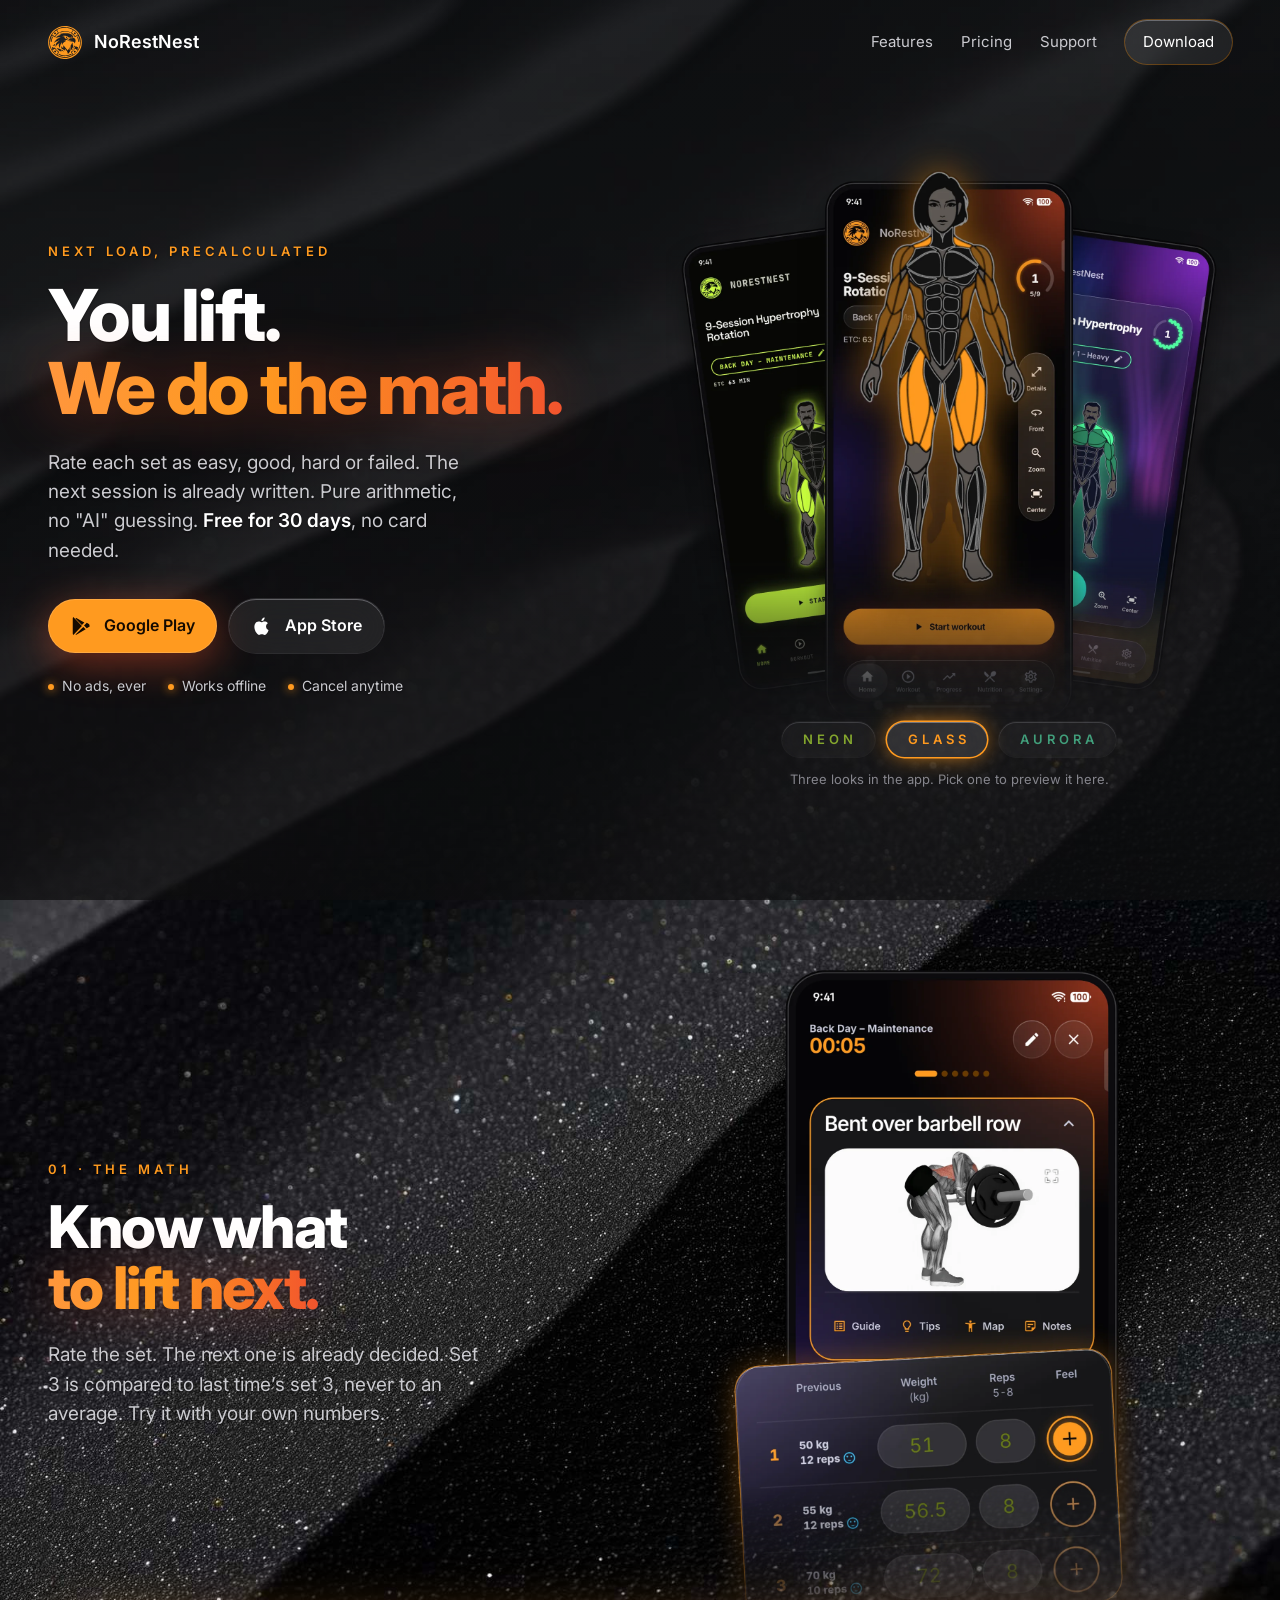
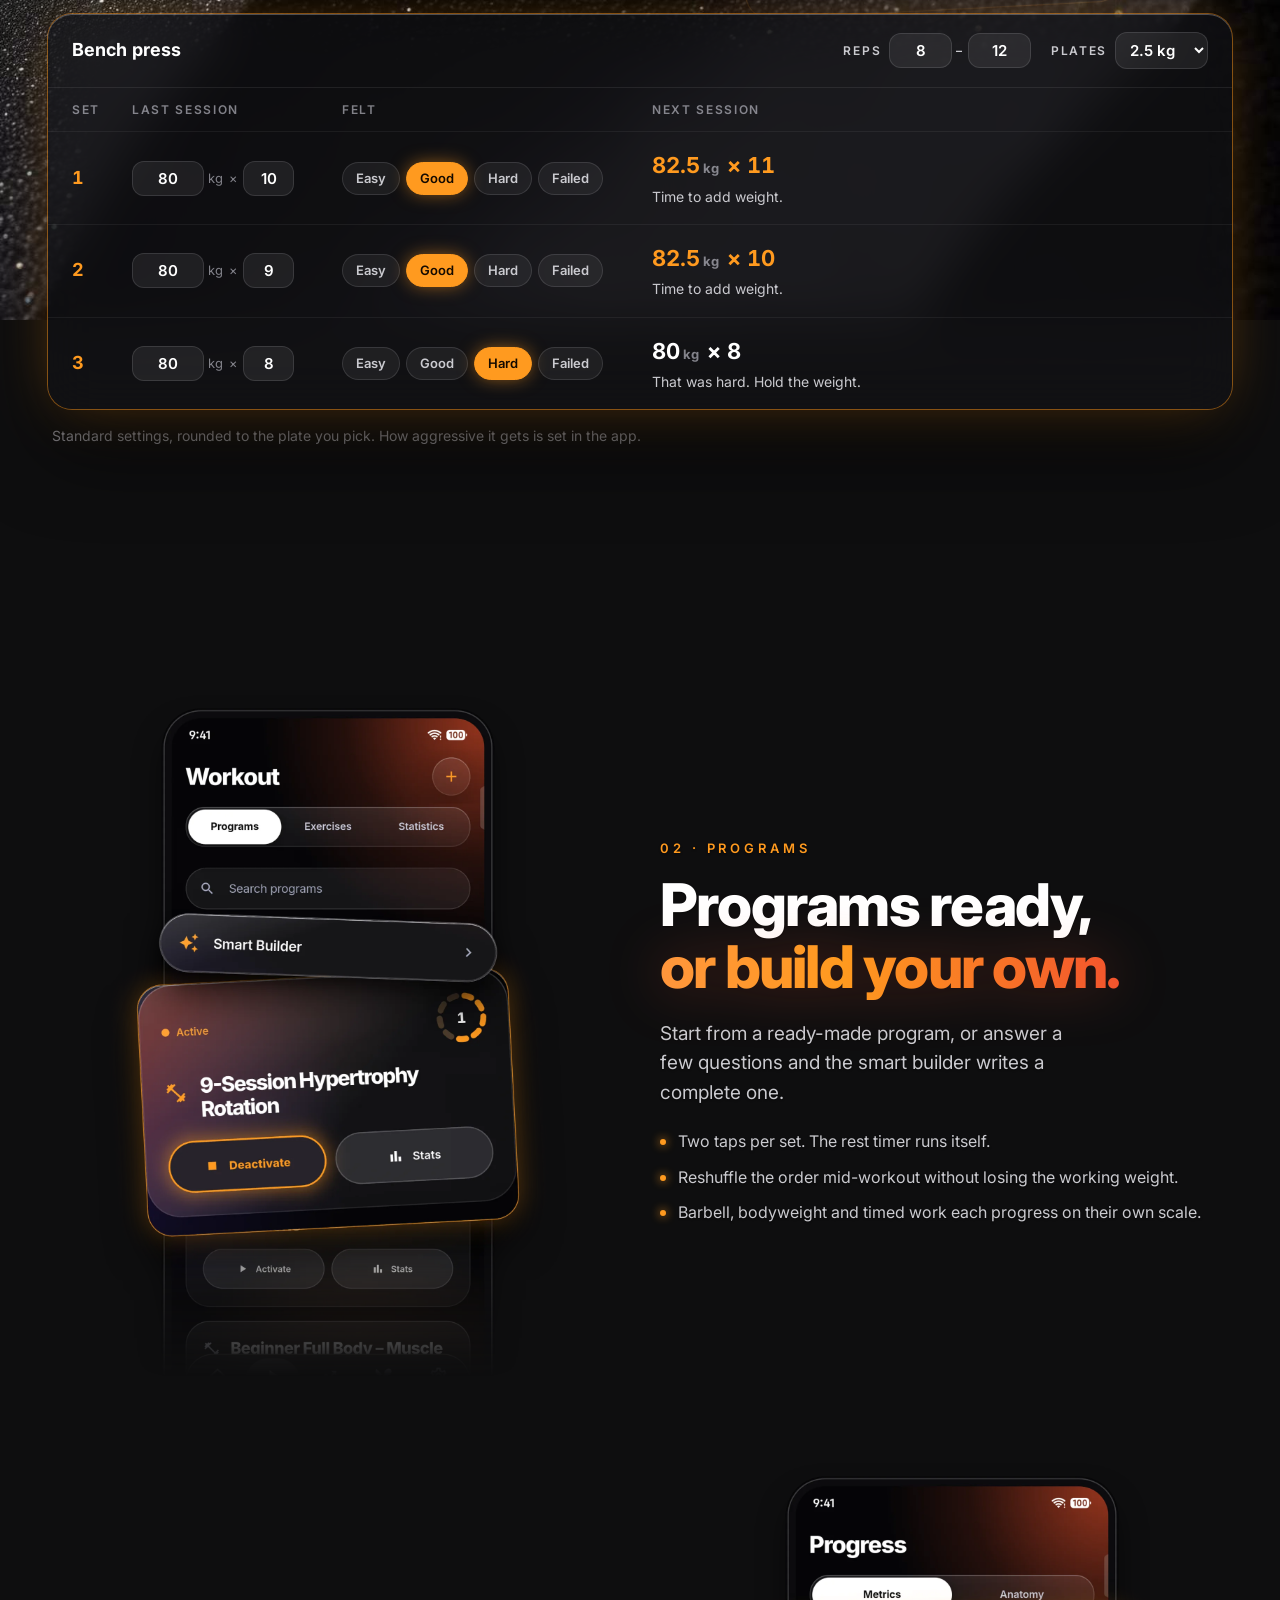
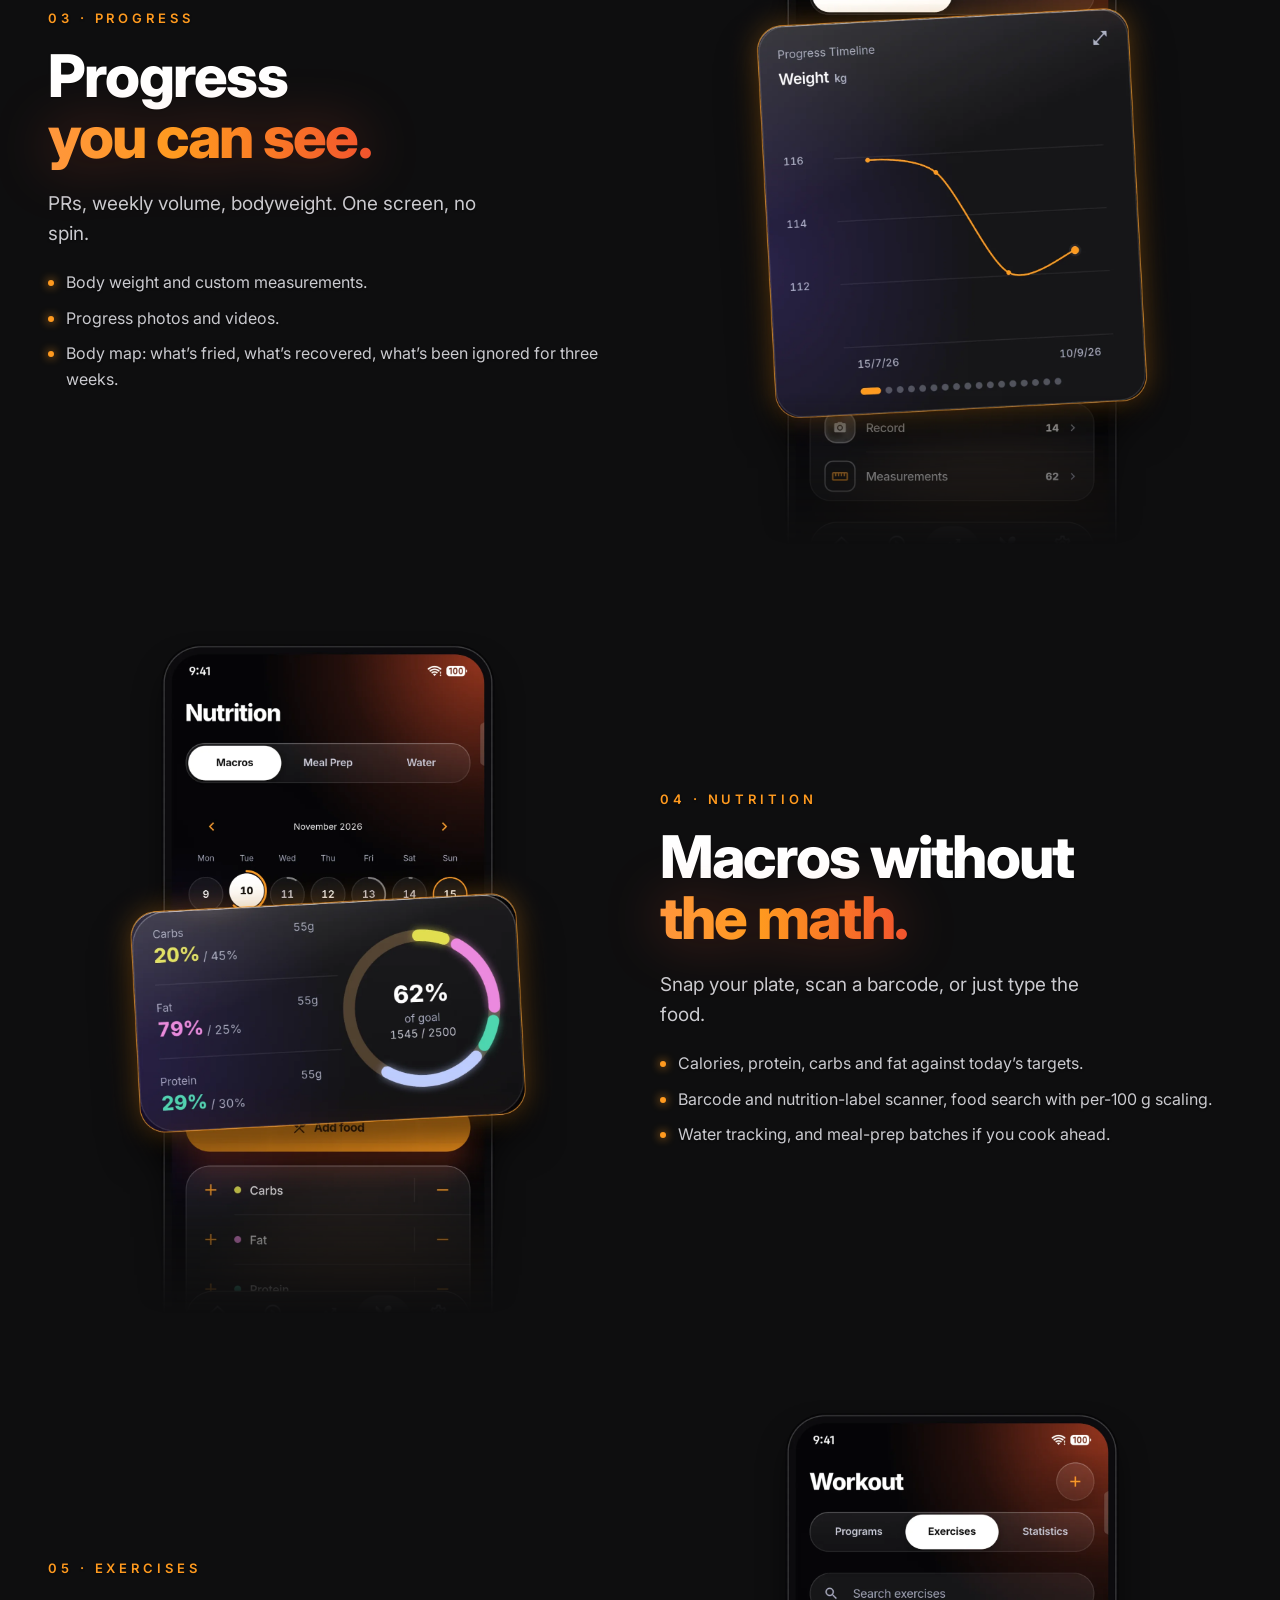
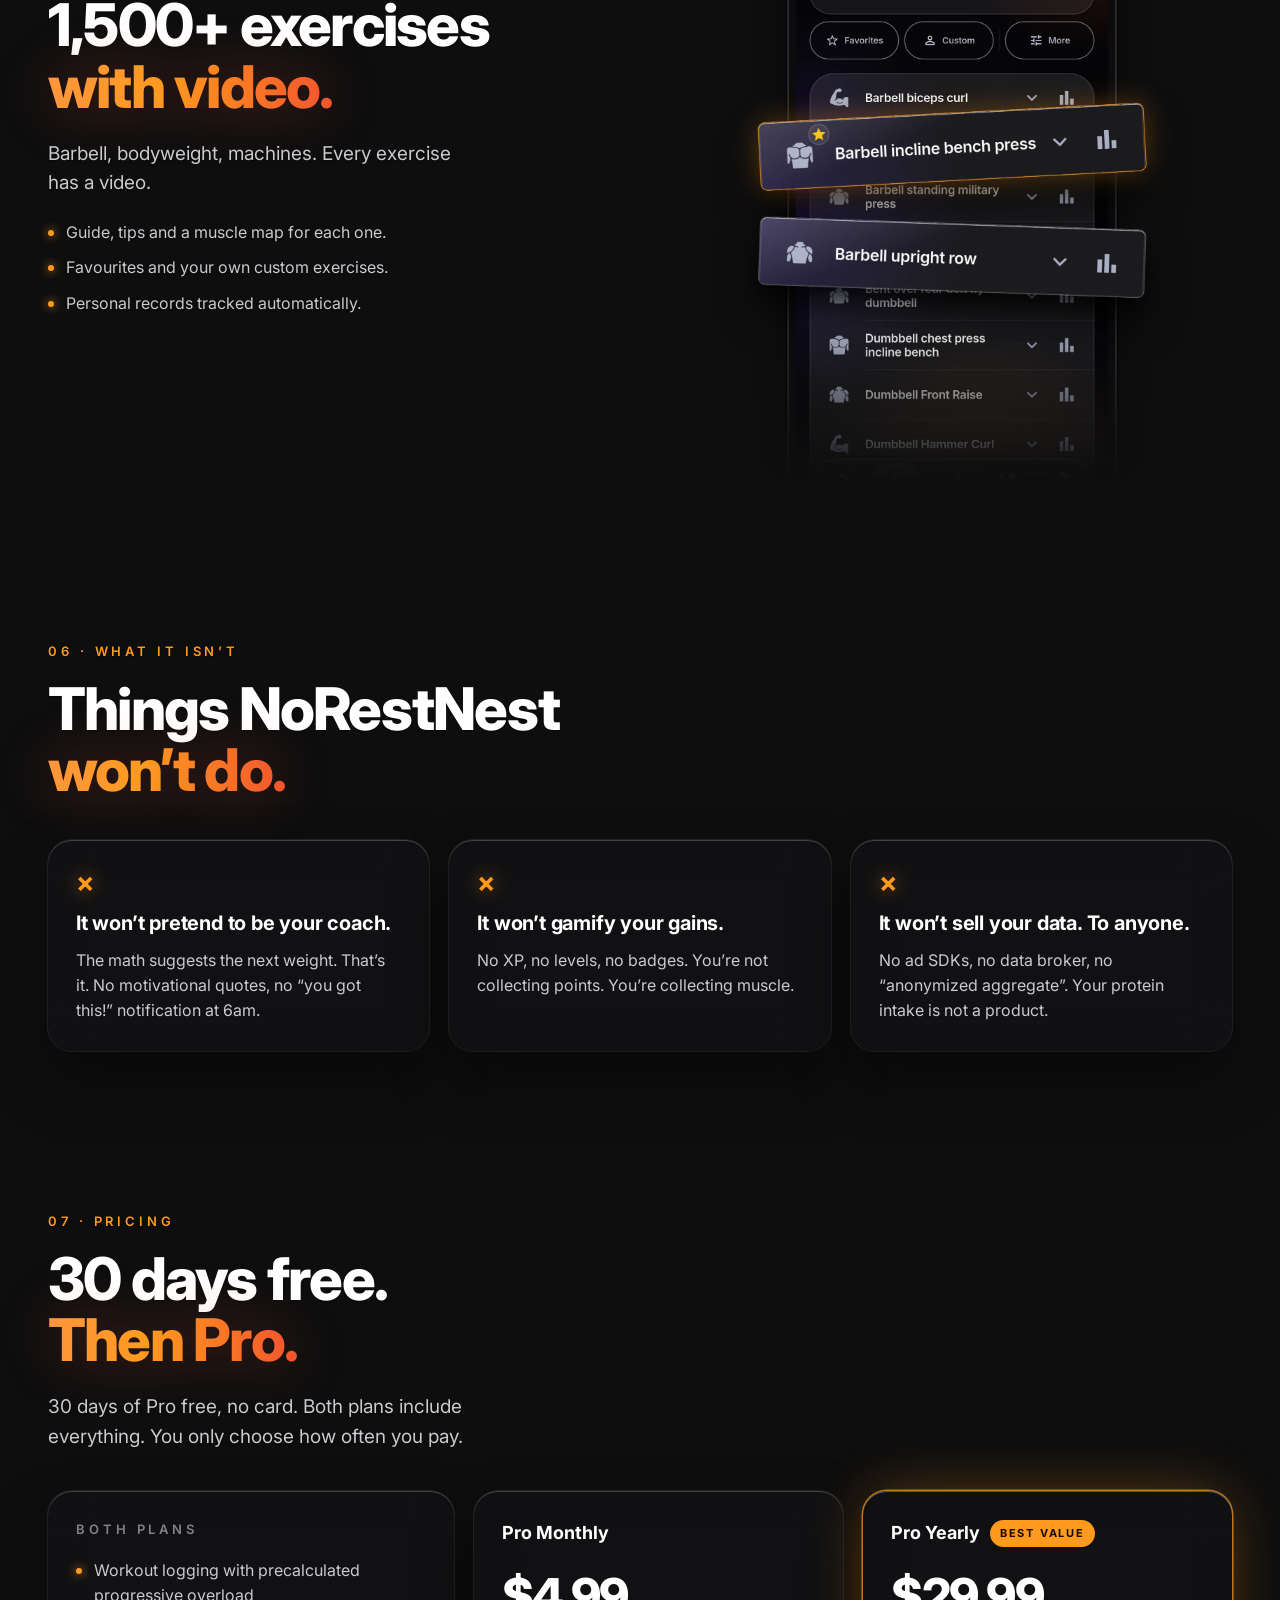
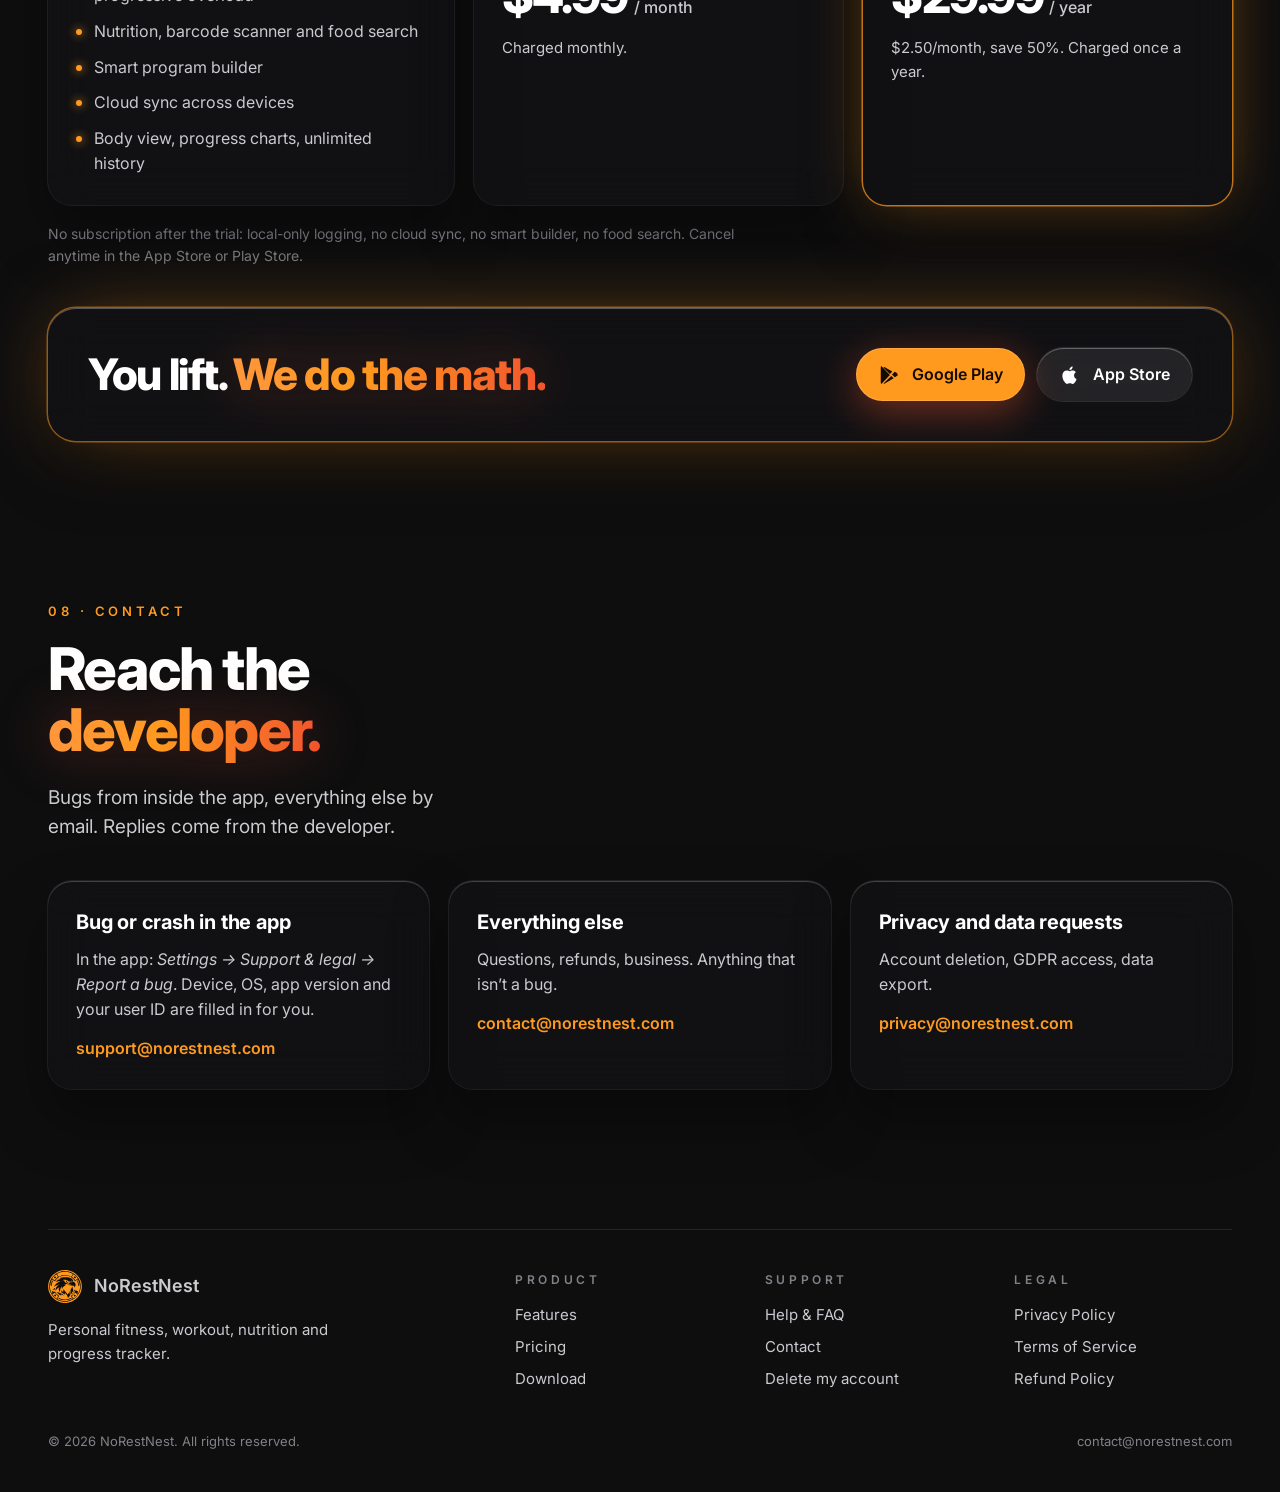
==== commit a854df16: "Hero: Neon and Aurora phones show the male body Co-Authored-By: Claude Opus 5.5 <noreply@anthropic.c" ====
--- a/index.html
+++ b/index.html
@@ -64,9 +64,9 @@
     </div>
     <div class="scene">
       <div class="stack">
-        <img data-look="neon" src="/assets/img/scenes/hero_neon.webp" width="1600" height="1800" alt="Home screen, Neon look" decoding="async" />
-        <img data-look="glass" src="/assets/img/scenes/hero_glass.webp" width="1600" height="1800" alt="Home screen, Glass look" decoding="async" />
-        <img data-look="aurora" src="/assets/img/scenes/hero_aurora.webp" width="1600" height="1800" alt="Home screen, Aurora look" decoding="async" />
+        <img data-look="neon" src="/assets/img/scenes/hero_neon.webp?v=2" width="1600" height="1800" alt="Home screen, Neon look" decoding="async" />
+        <img data-look="glass" src="/assets/img/scenes/hero_glass.webp?v=2" width="1600" height="1800" alt="Home screen, Glass look" decoding="async" />
+        <img data-look="aurora" src="/assets/img/scenes/hero_aurora.webp?v=2" width="1600" height="1800" alt="Home screen, Aurora look" decoding="async" />
       </div>
       <div class="looks" role="group" aria-label="App look">
         <button type="button" data-look="neon"   style="--c:#C8FF3D">NEON</button>
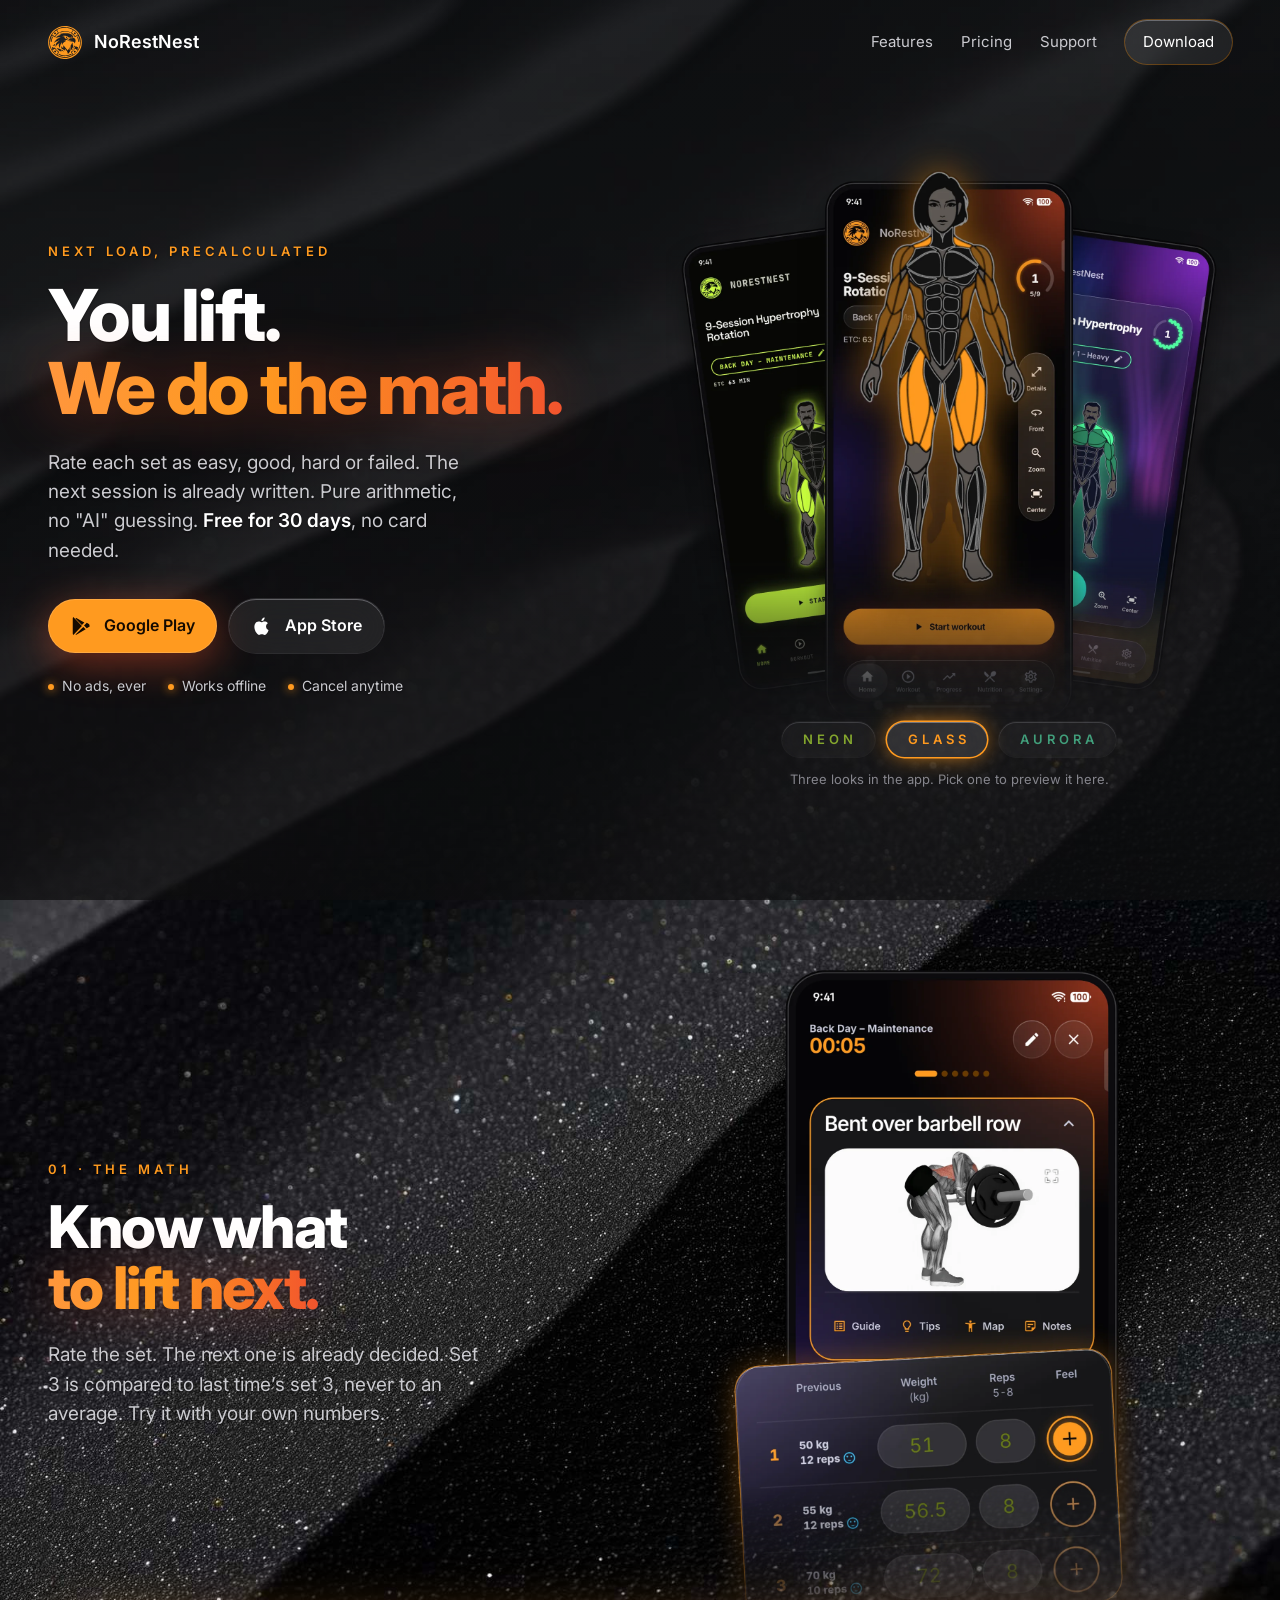
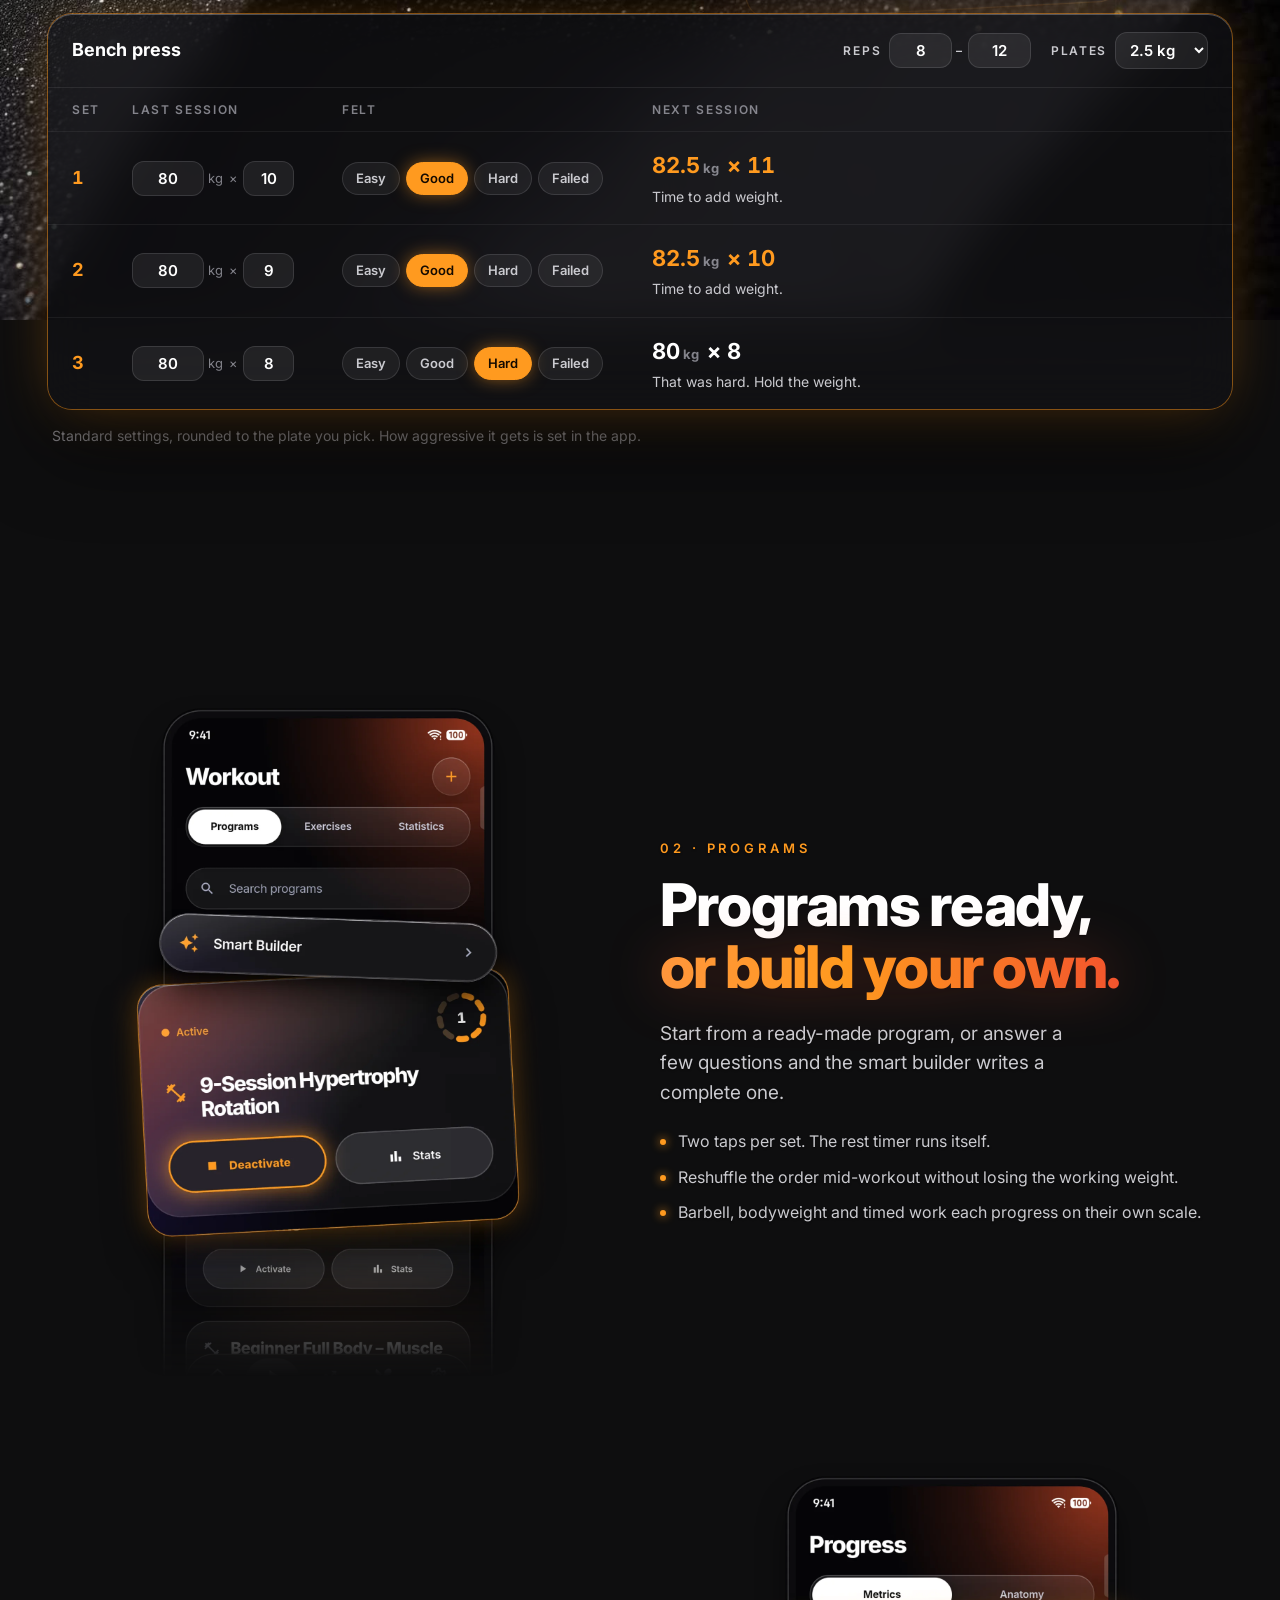
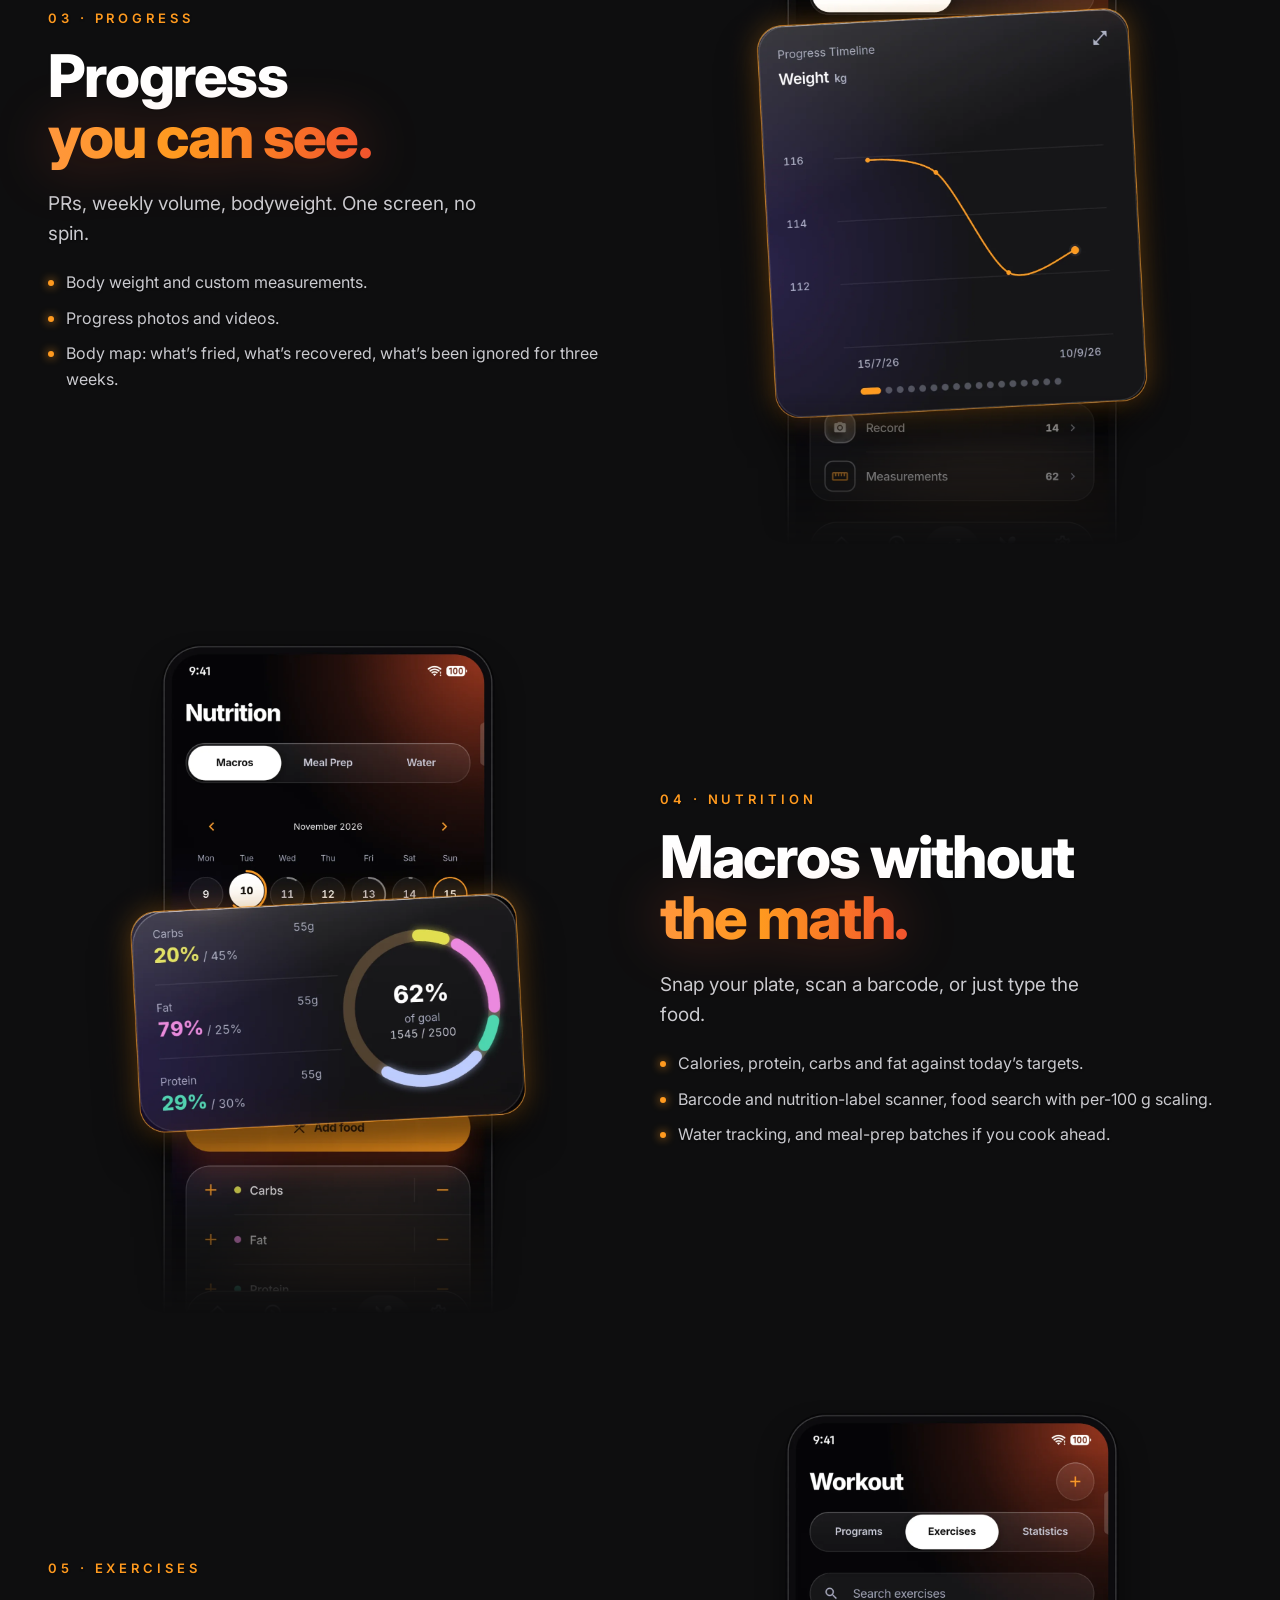
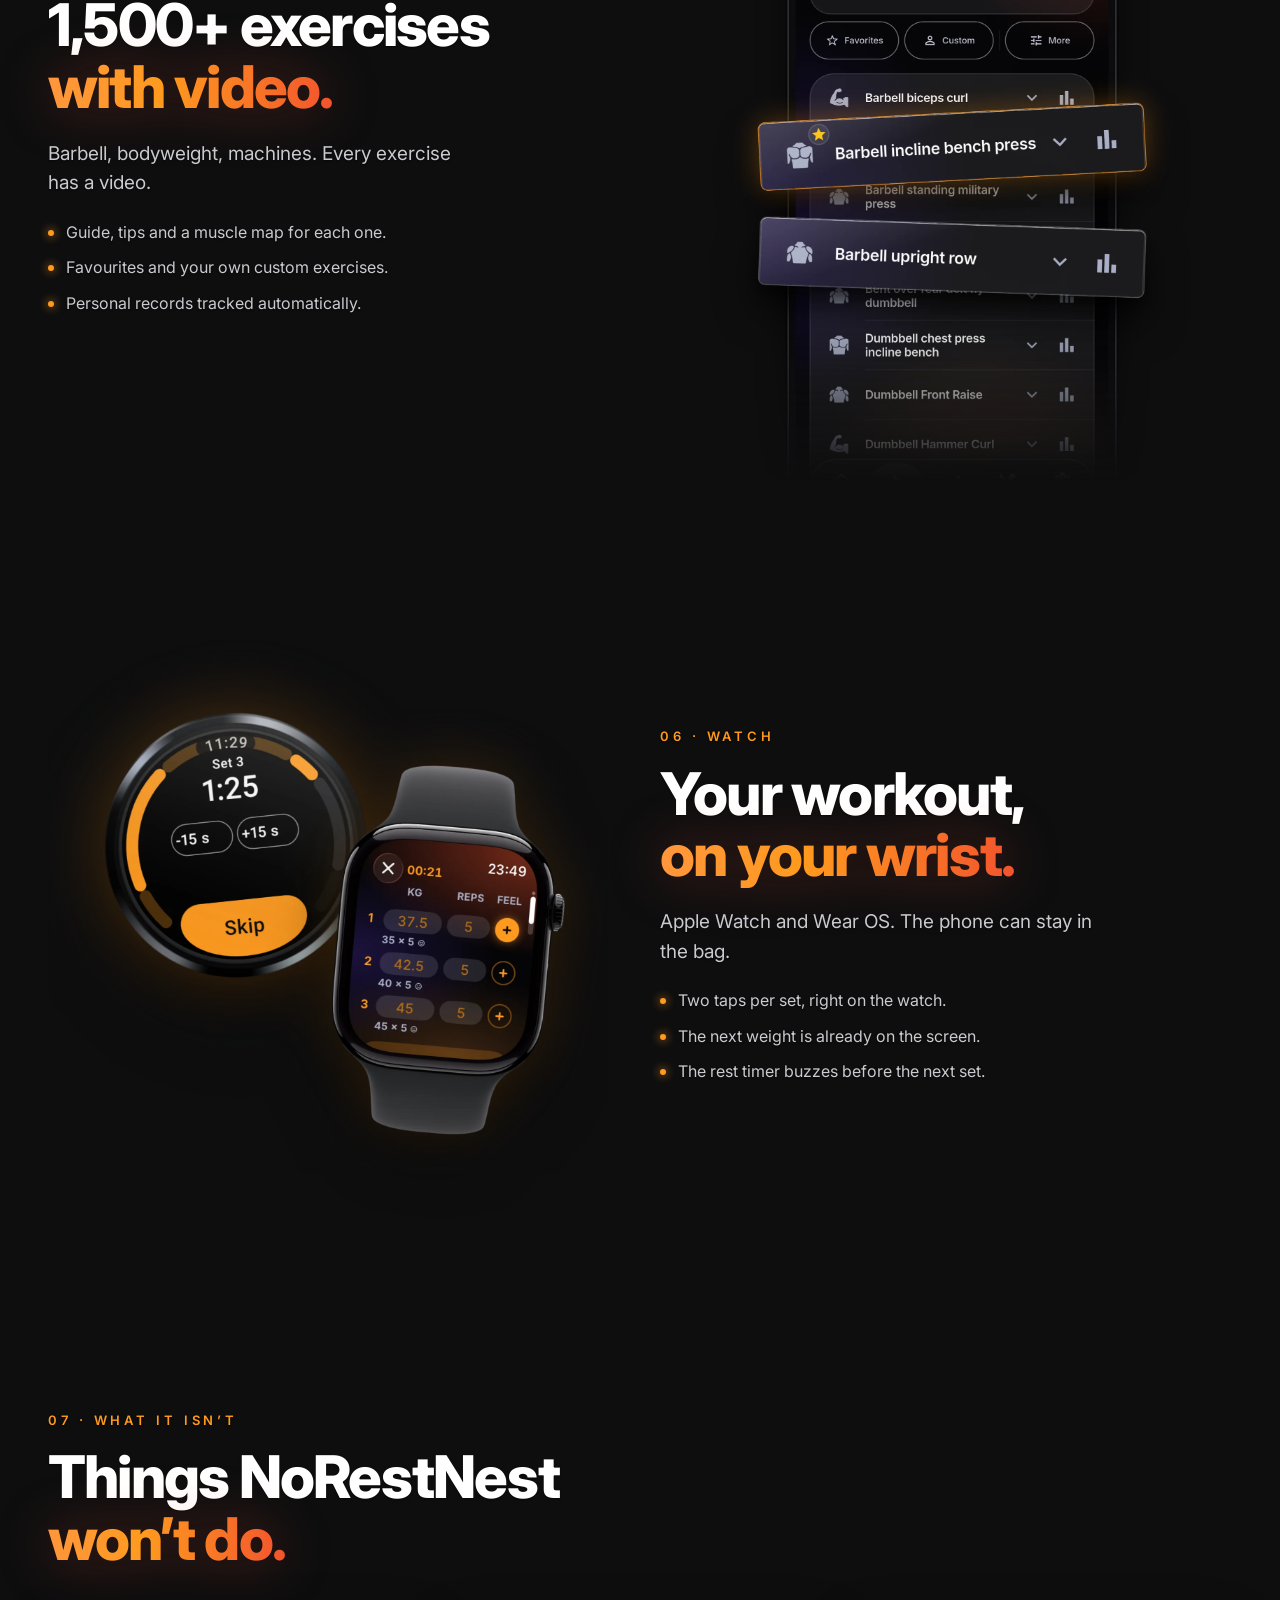
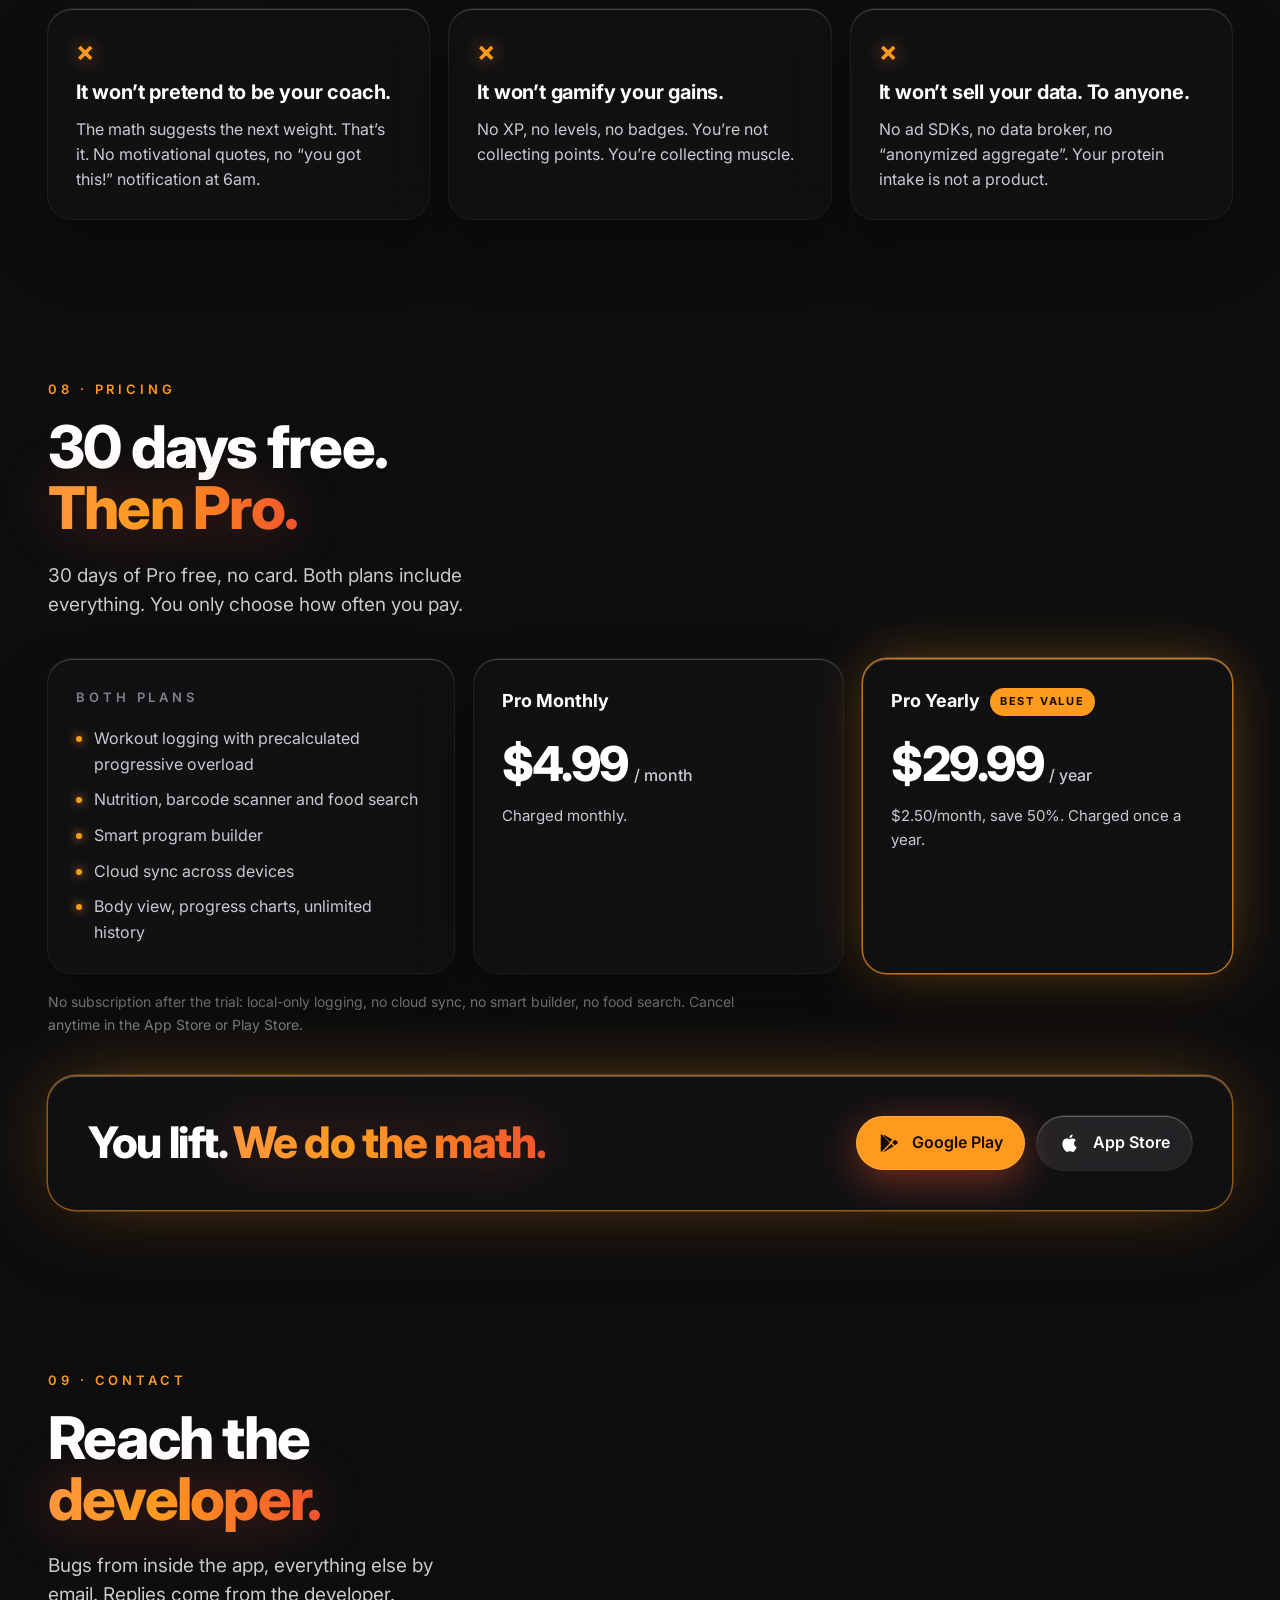
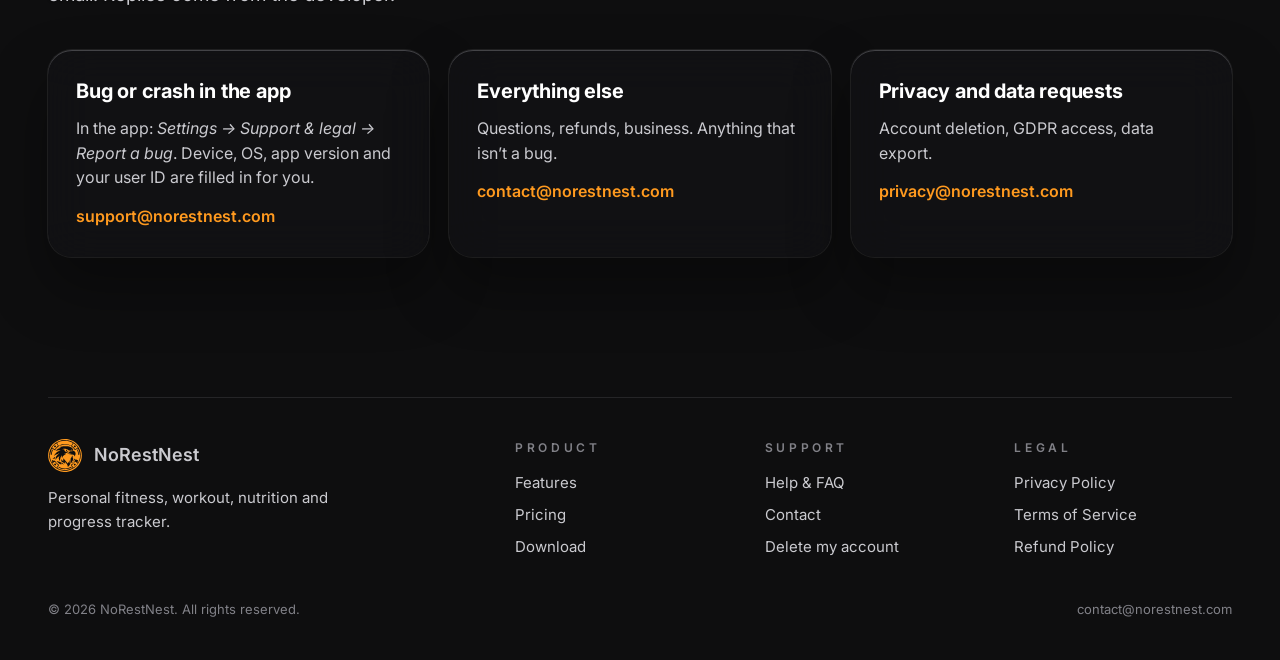
==== commit c0ed09ec: "Watch section (Apple Watch and Wear OS), privacy: no Firebase Analytics in the app Co-Authored-By: C" ====
--- a/index.html
+++ b/index.html
@@ -165,7 +165,7 @@
   <p class="engine-note">Standard settings, rounded to the plate you pick. How aggressive it gets is set in the app.</p>
 </section>
 
-<!-- ============= 02-05 Features ============= -->
+<!-- ============= 02-06 Features ============= -->
 <section class="sec" id="features">
   <div class="row flip feature" id="programs">
     <div class="copy">
@@ -238,12 +238,29 @@
         <img data-look="aurora" src="/assets/img/scenes/exercises_aurora.webp" width="1600" height="1967" alt="Exercise library list, Aurora look" loading="lazy" decoding="async" />
       </div>
   </div>
-</section>
-
-<!-- ============= 06 What it isn't ============= -->
+  <div class="row flip feature" id="watch">
+    <div class="copy">
+      <div class="eyebrow">06 &middot; Watch</div>
+      <h2>Your workout,<br/><span class="grad">on your wrist.</span></h2>
+      <p class="lead">Apple Watch and Wear OS. The phone can stay in the bag.</p>
+      <ul class="dots">
+        <li>Two taps per set, right on the watch.</li>
+        <li>The next weight is already on the screen.</li>
+        <li>The rest timer buzzes before the next set.</li>
+      </ul>
+    </div>
+    <div class="stack">
+        <img data-look="neon" src="/assets/img/scenes/watch_neon.webp" width="1600" height="1967" alt="NoRestNest on a Wear OS watch and an Apple Watch: rest timer and set table, Neon look" loading="lazy" decoding="async" />
+        <img data-look="glass" src="/assets/img/scenes/watch_glass.webp" width="1600" height="1967" alt="NoRestNest on a Wear OS watch and an Apple Watch: rest timer and set table, Glass look" loading="lazy" decoding="async" />
+        <img data-look="aurora" src="/assets/img/scenes/watch_aurora.webp" width="1600" height="1967" alt="NoRestNest on a Wear OS watch and an Apple Watch: rest timer and set table, Aurora look" loading="lazy" decoding="async" />
+      </div>
+  </div>
+</section>
+
+<!-- ============= 07 What it isn't ============= -->
 <section class="sec" id="not">
   <div class="sec-head copy">
-    <div class="eyebrow">06 &middot; What it isn&rsquo;t</div>
+    <div class="eyebrow">07 &middot; What it isn&rsquo;t</div>
     <h2>Things NoRestNest<br/><span class="grad">won&rsquo;t do.</span></h2>
   </div>
   <div class="cards">
@@ -265,7 +282,7 @@
 <!-- ============= 07 Pricing ============= -->
 <section class="sec" id="pricing">
   <div class="sec-head copy">
-    <div class="eyebrow">07 &middot; Pricing</div>
+    <div class="eyebrow">08 &middot; Pricing</div>
     <h2>30 days free.<br/><span class="grad">Then Pro.</span></h2>
     <p class="lead">30 days of Pro free, no card. Both plans include everything. You only choose how often you pay.</p>
   </div>
@@ -305,7 +322,7 @@
 <!-- ============= 08 Contact ============= -->
 <section class="sec" id="contact">
   <div class="sec-head copy">
-    <div class="eyebrow">08 &middot; Contact</div>
+    <div class="eyebrow">09 &middot; Contact</div>
     <h2>Reach the<br/><span class="grad">developer.</span></h2>
     <p class="lead">Bugs from inside the app, everything else by email. Replies come from the developer.</p>
   </div>
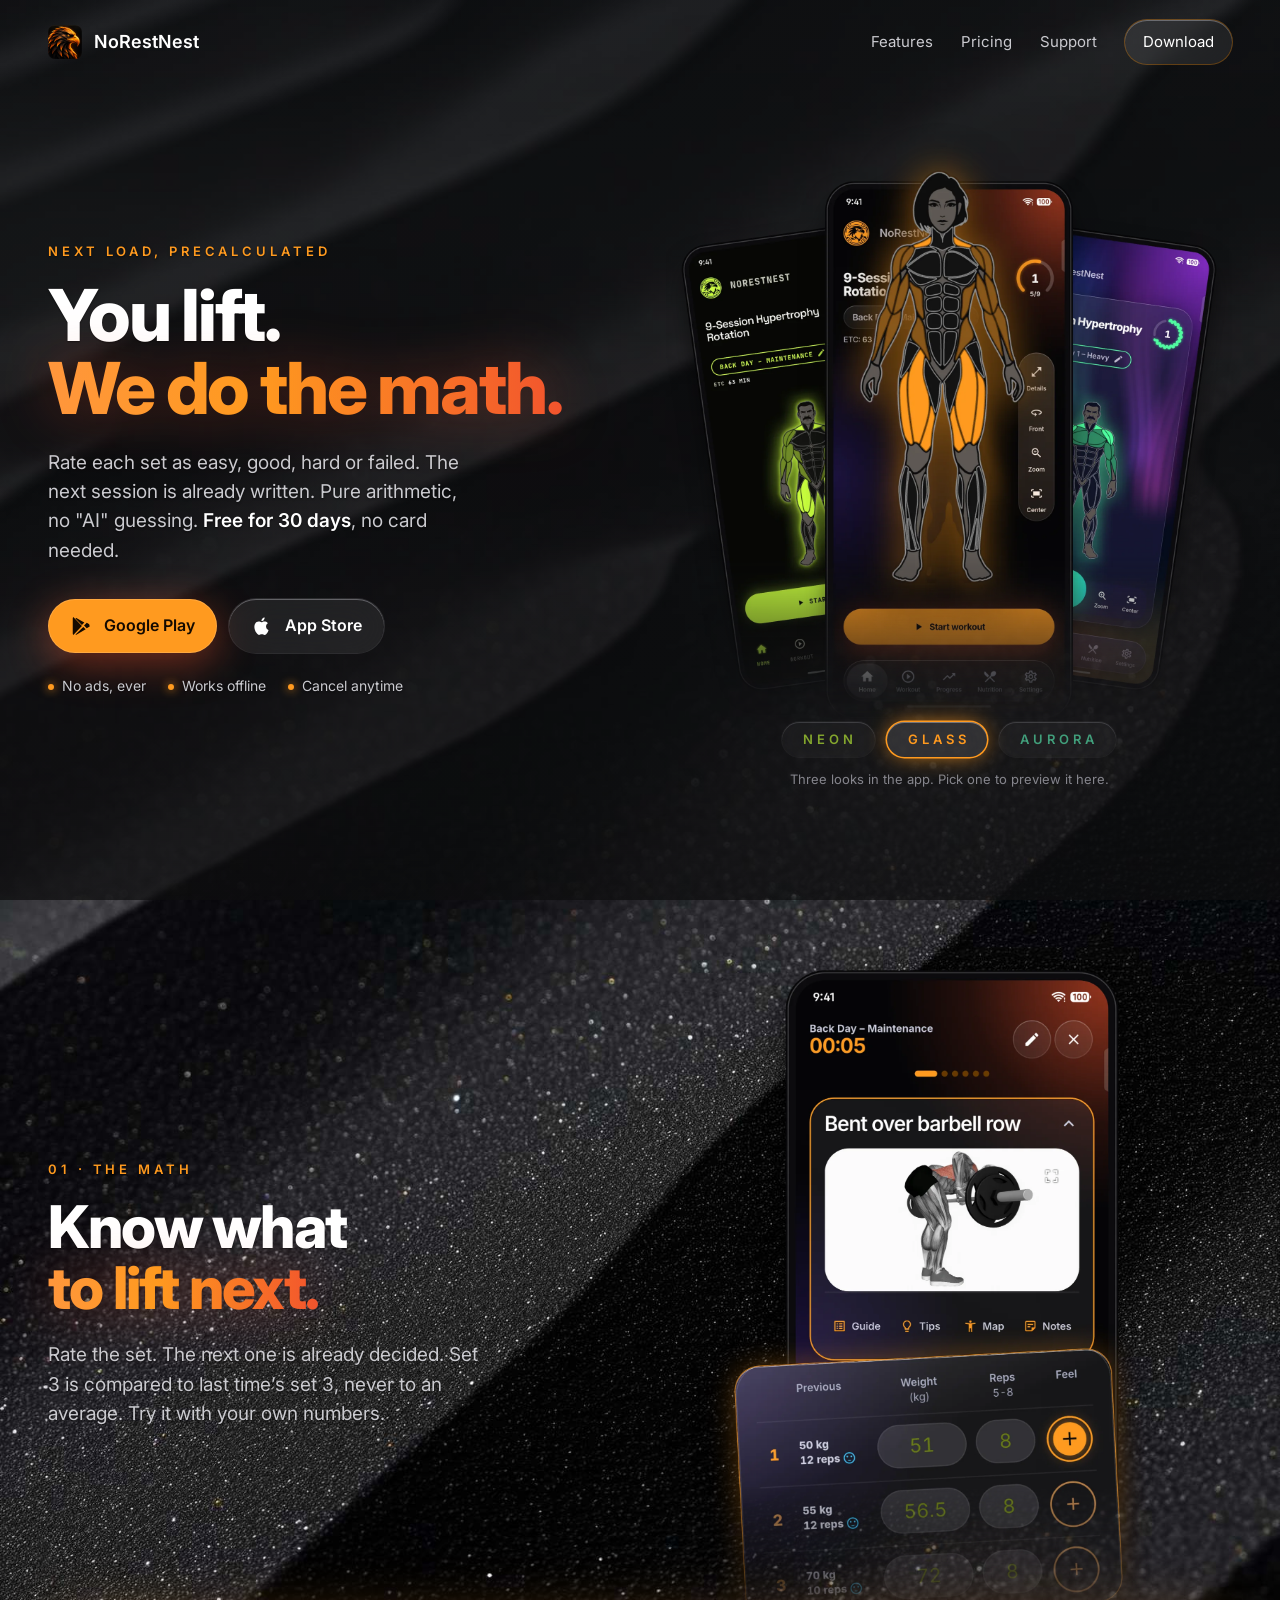
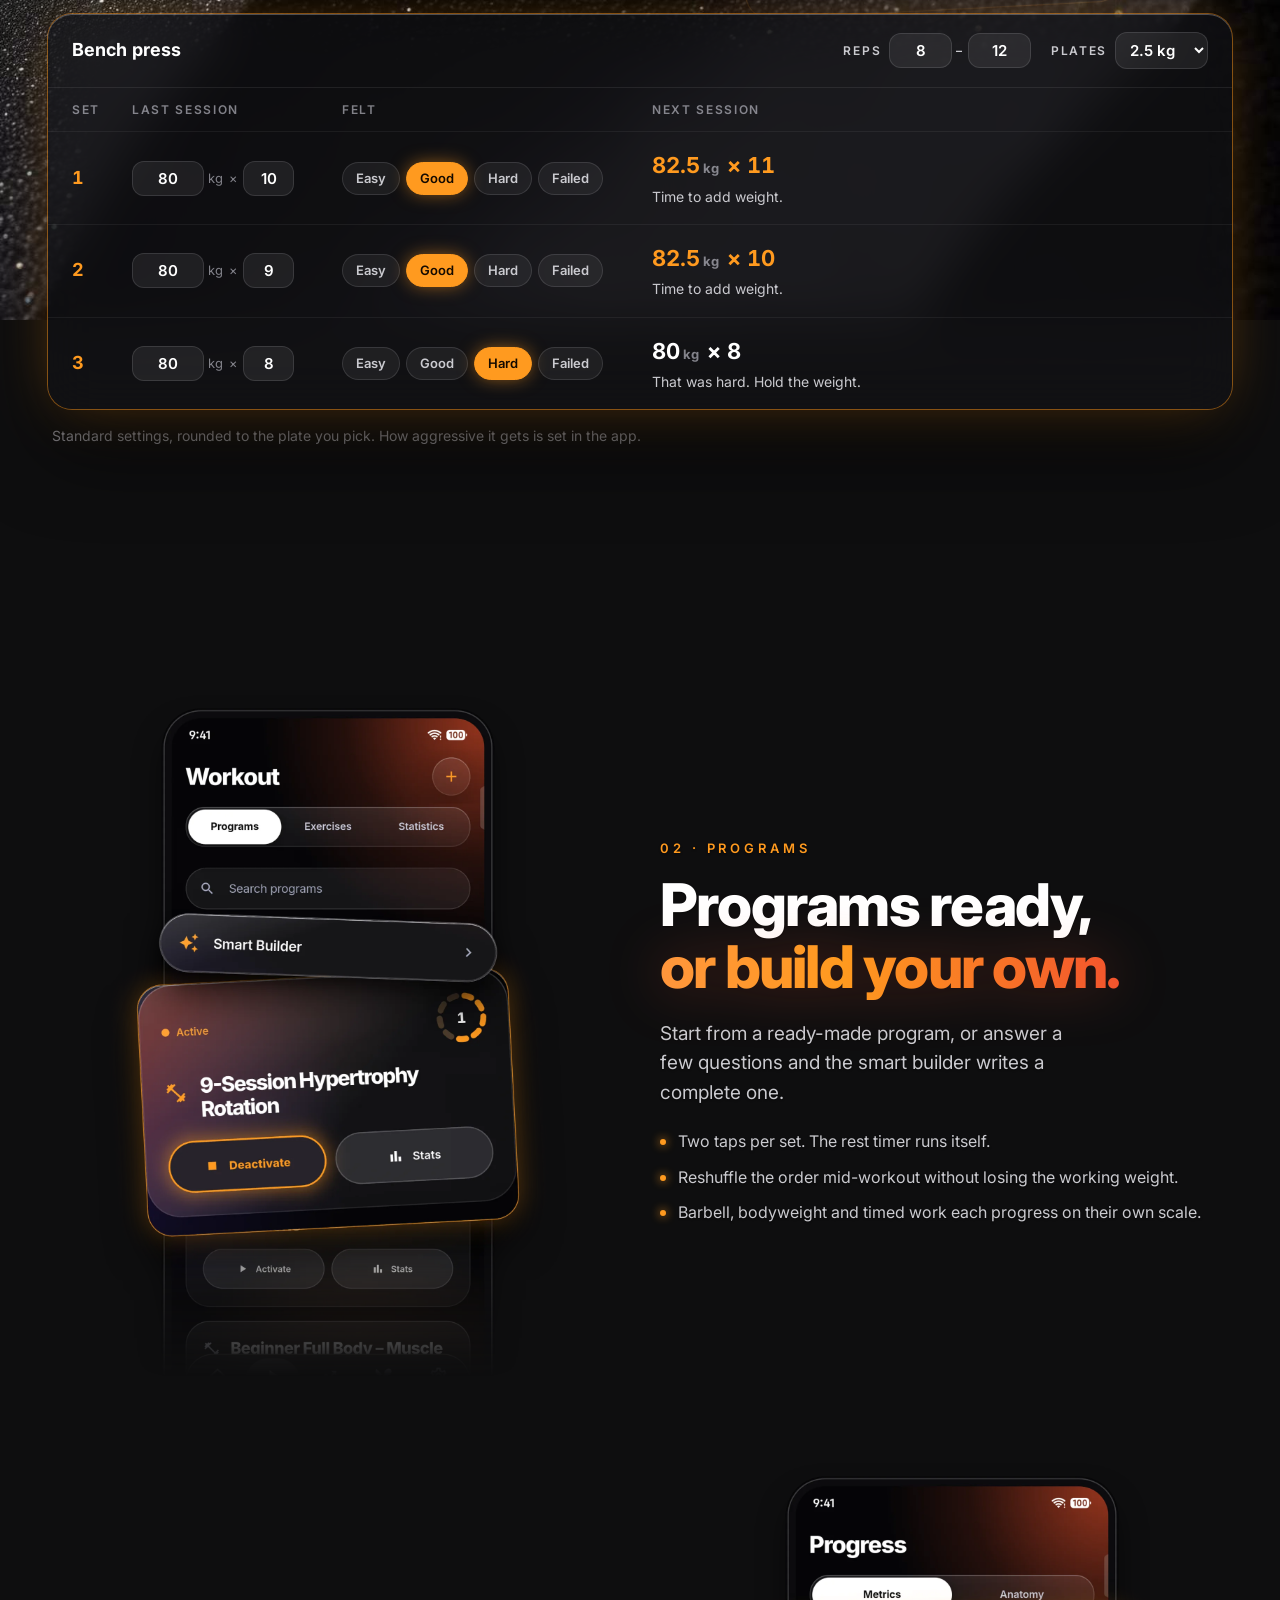
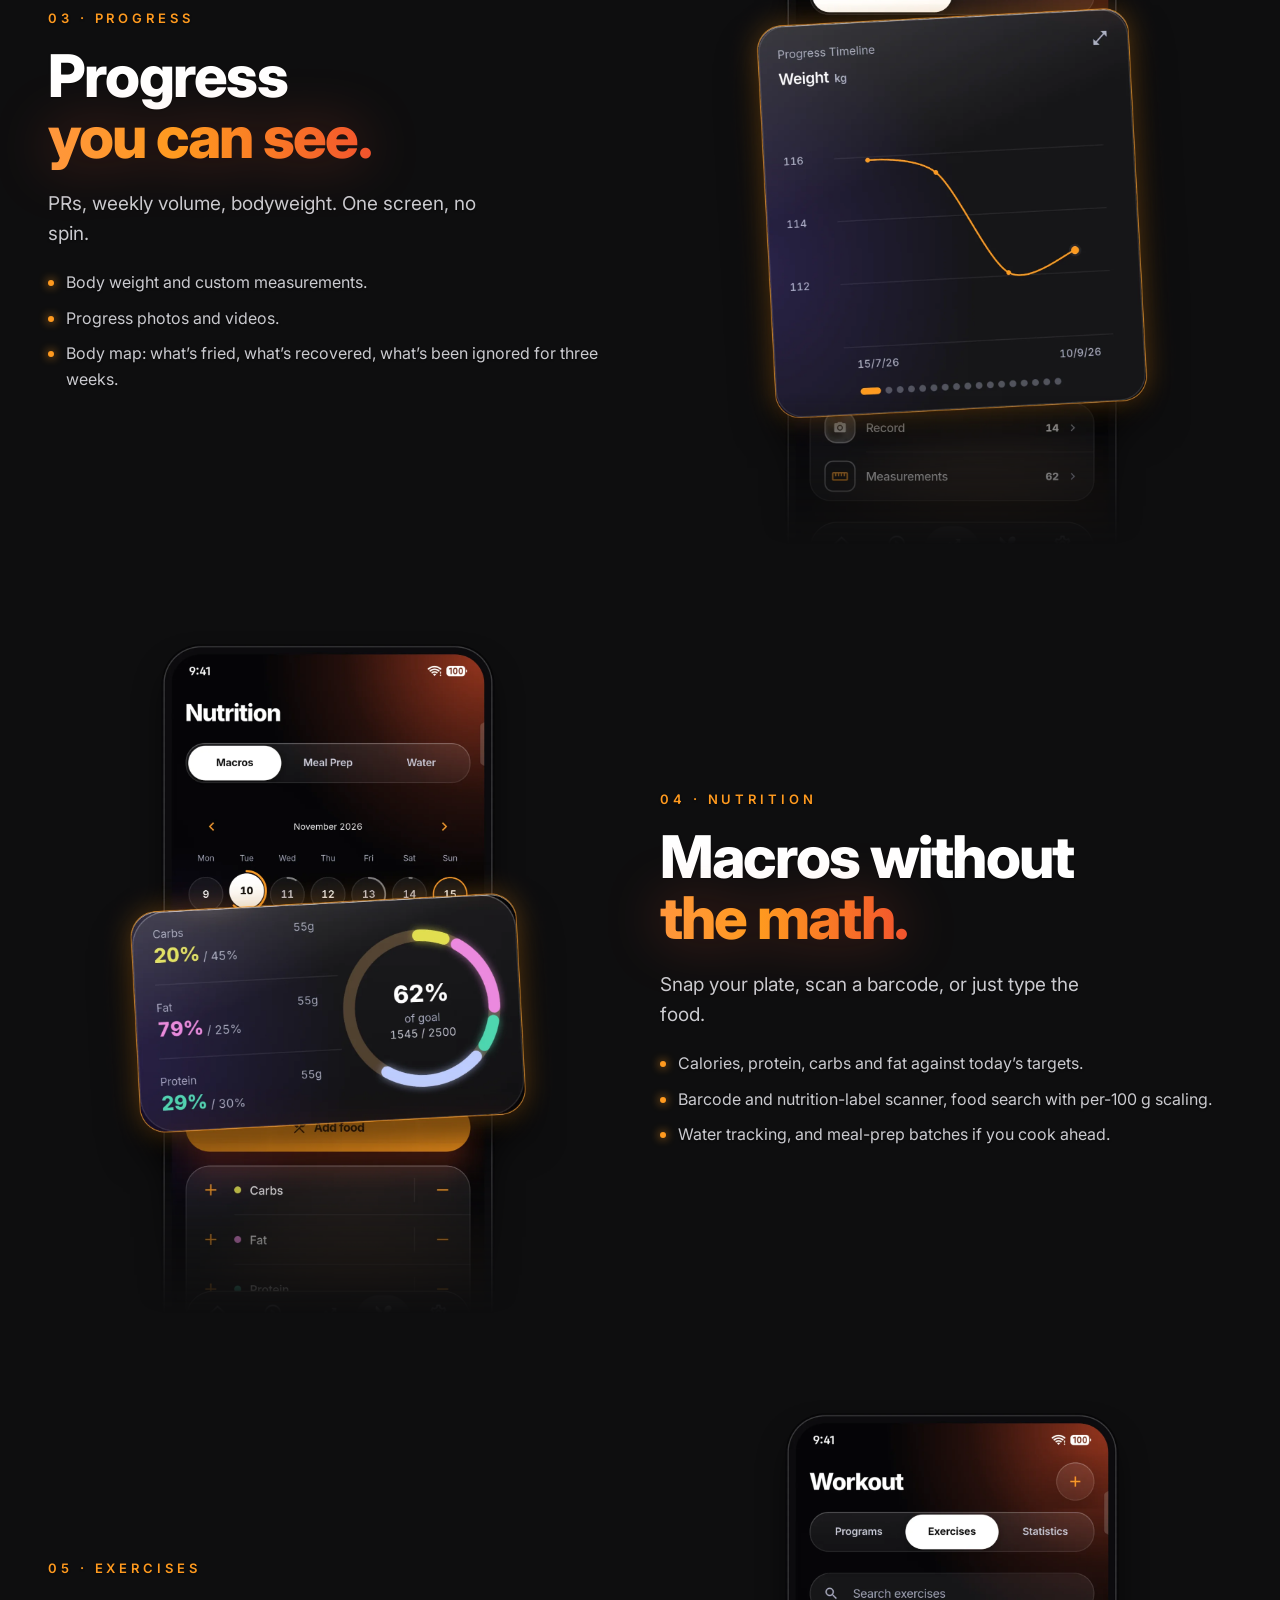
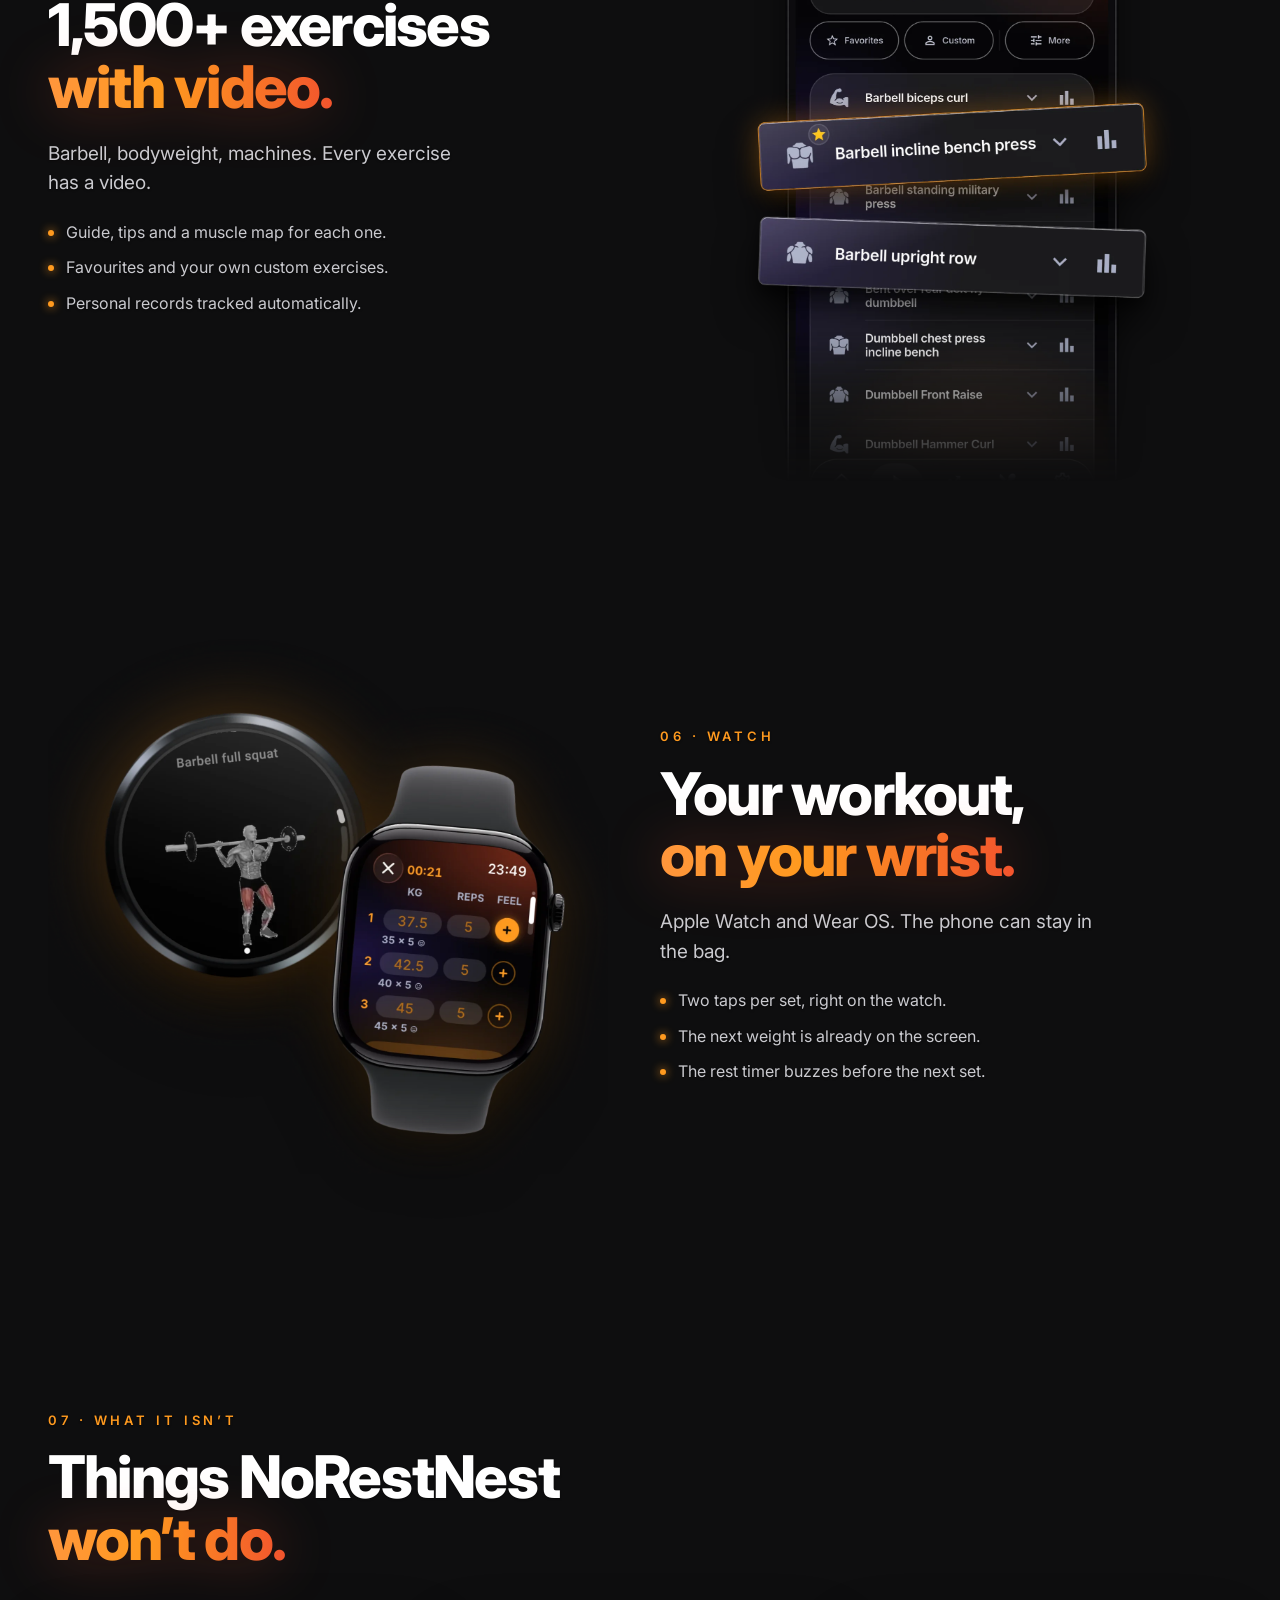
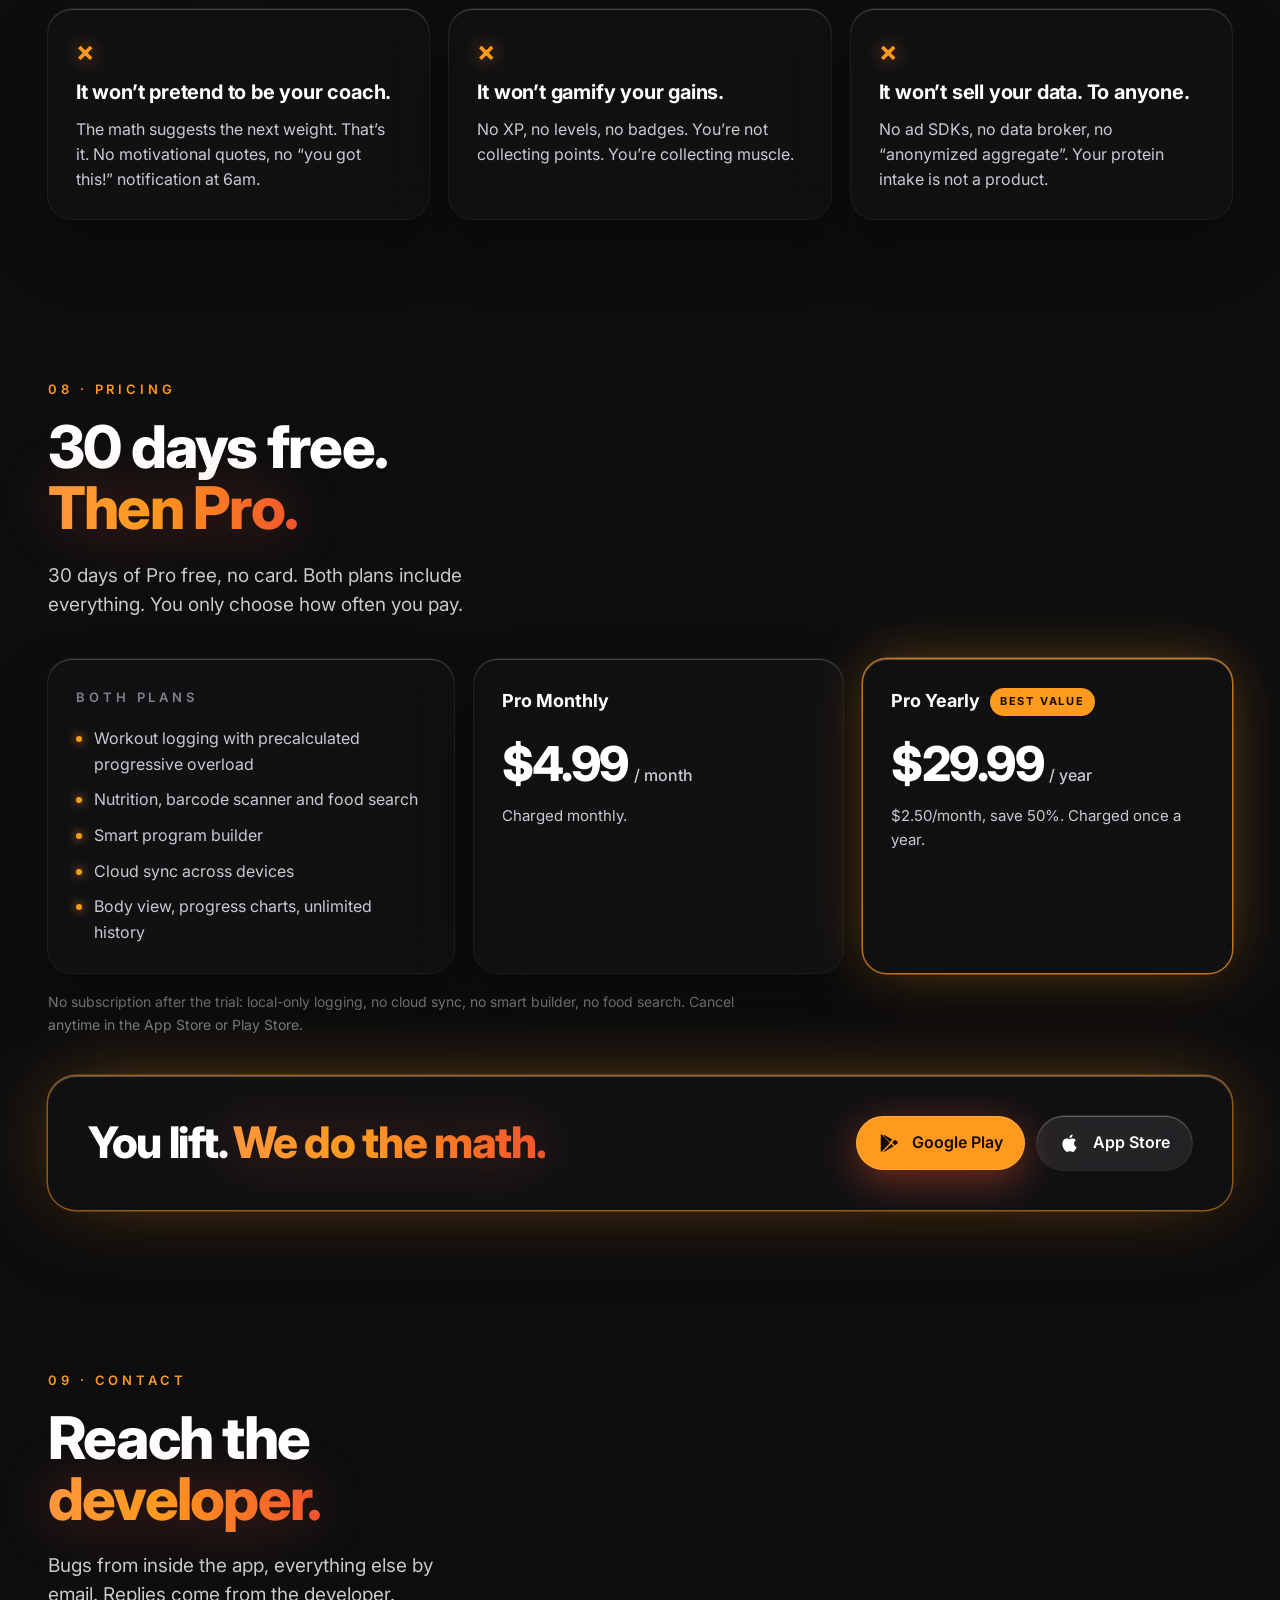
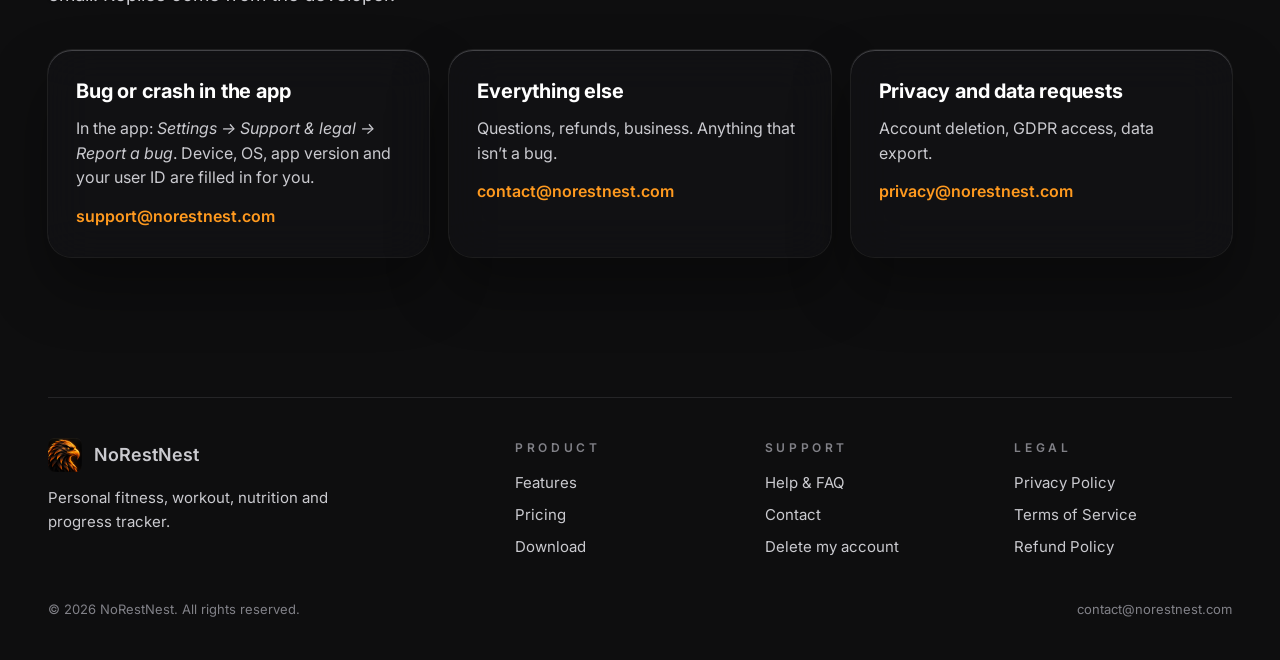
==== commit a34113f8: "Force browsers to load the new logo: bump stylesheet and icon versions Co-Authored-By: Claude Opus 5" ====
--- a/index.html
+++ b/index.html
@@ -15,8 +15,8 @@
 <meta property="og:image"       content="https://norestnest.com/assets/img/og-image.png" />
 <meta name="twitter:card"       content="summary_large_image" />
 
-<link rel="icon"      type="image/png" href="/assets/img/icon.png" />
-<link rel="apple-touch-icon"          href="/assets/img/icon.png" />
+<link rel="icon"      type="image/png" href="/assets/img/icon.png?v=2" />
+<link rel="apple-touch-icon"          href="/assets/img/icon.png?v=2" />
 <link rel="preconnect" href="https://fonts.googleapis.com" />
 <link rel="preconnect" href="https://fonts.gstatic.com" crossorigin />
 <link rel="stylesheet" href="https://fonts.googleapis.com/css2?family=Inter:wght@400;500;600;700;800&display=swap" />
@@ -24,7 +24,7 @@
   // Apply the saved look before first paint so the page never flashes the default.
   try { var l = localStorage.getItem("nrn-look"); if (/^(neon|glass|aurora)$/.test(l)) document.documentElement.dataset.look = l; } catch (e) {}
 </script>
-<link rel="stylesheet" href="/assets/css/site.css?v=1" />
+<link rel="stylesheet" href="/assets/css/site.css?v=2" />
 
 <!-- Google tag (gtag.js) -->
 <script async src="https://www.googletagmanager.com/gtag/js?id=G-587GVXPDF7"></script>
--- a/assets/css/site.css
+++ b/assets/css/site.css
@@ -84,8 +84,7 @@
 .nav { position: relative; z-index: 10; max-width: var(--max-w); margin: 0 auto; padding: 20px var(--gutter);
   display: flex; align-items: center; justify-content: space-between; gap: 16px; }
 .brand { display: flex; align-items: center; gap: 12px; font-weight: 600; font-size: 18px; }
-.mark { flex: none; width: 34px; height: 34px; background-color: var(--accent);
-  -webkit-mask: url(/assets/img/eagle.svg) center/contain no-repeat; mask: url(/assets/img/eagle.svg) center/contain no-repeat; }
+.mark { flex: none; width: 34px; height: 34px; background: url(/assets/img/logo.png) center/contain no-repeat; }
 .nav-links { display: flex; align-items: center; gap: 28px; font-size: 15px; color: var(--muted); }
 .nav-links a:hover { color: var(--accent); }
 .pill { padding: 10px 18px; border-radius: 999px; color: var(--text) !important;
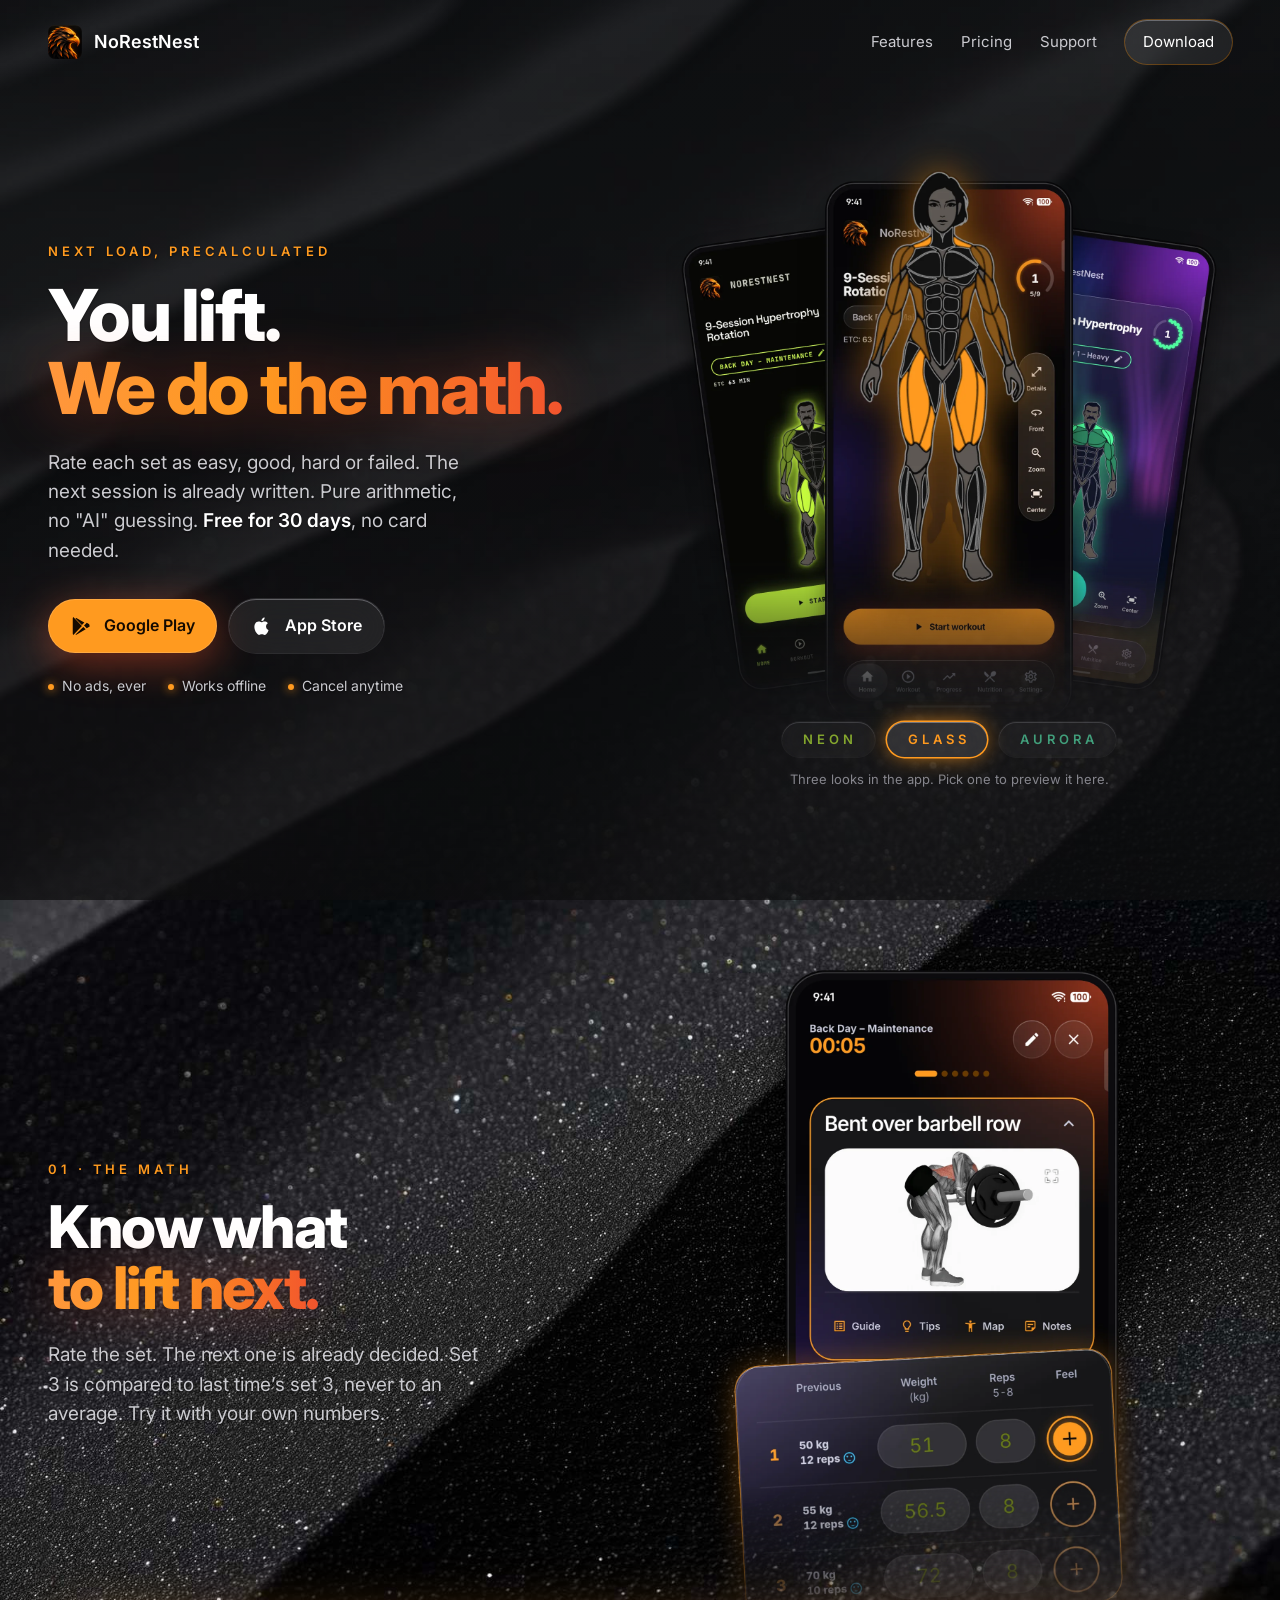
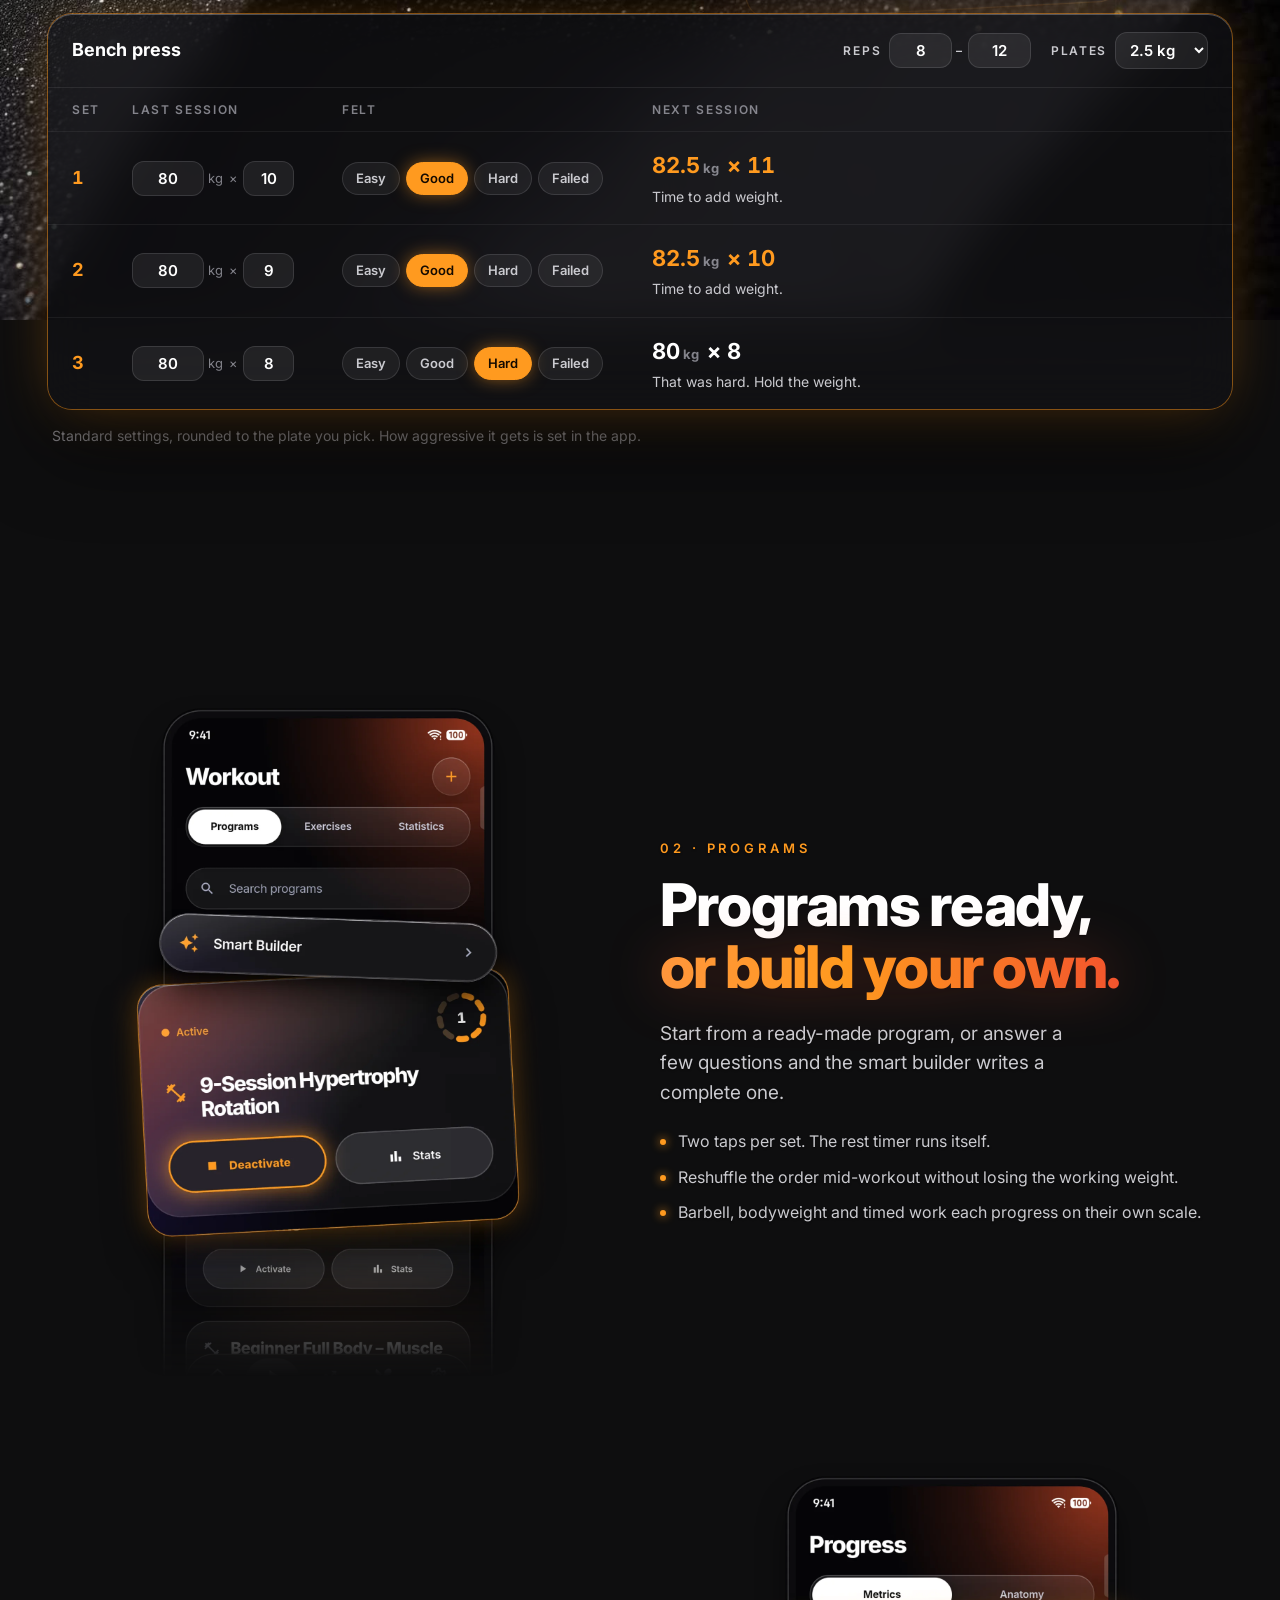
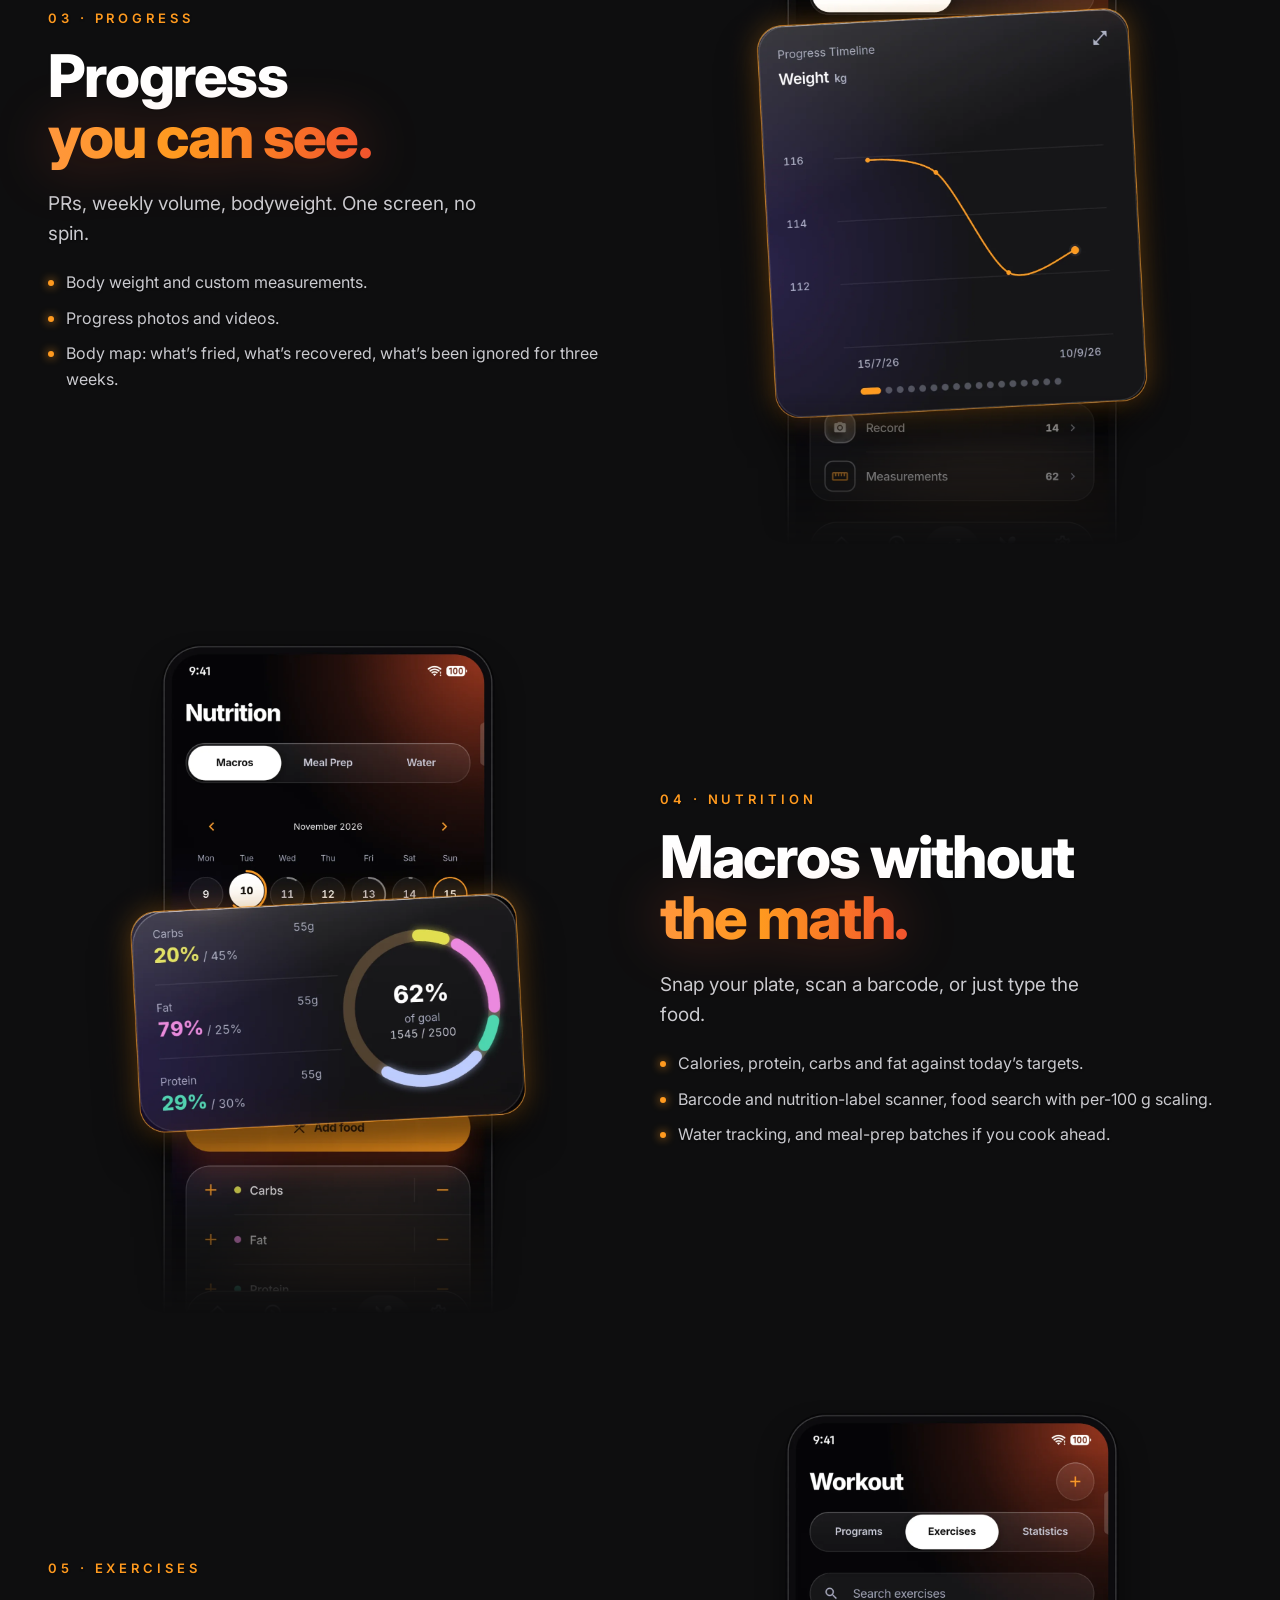
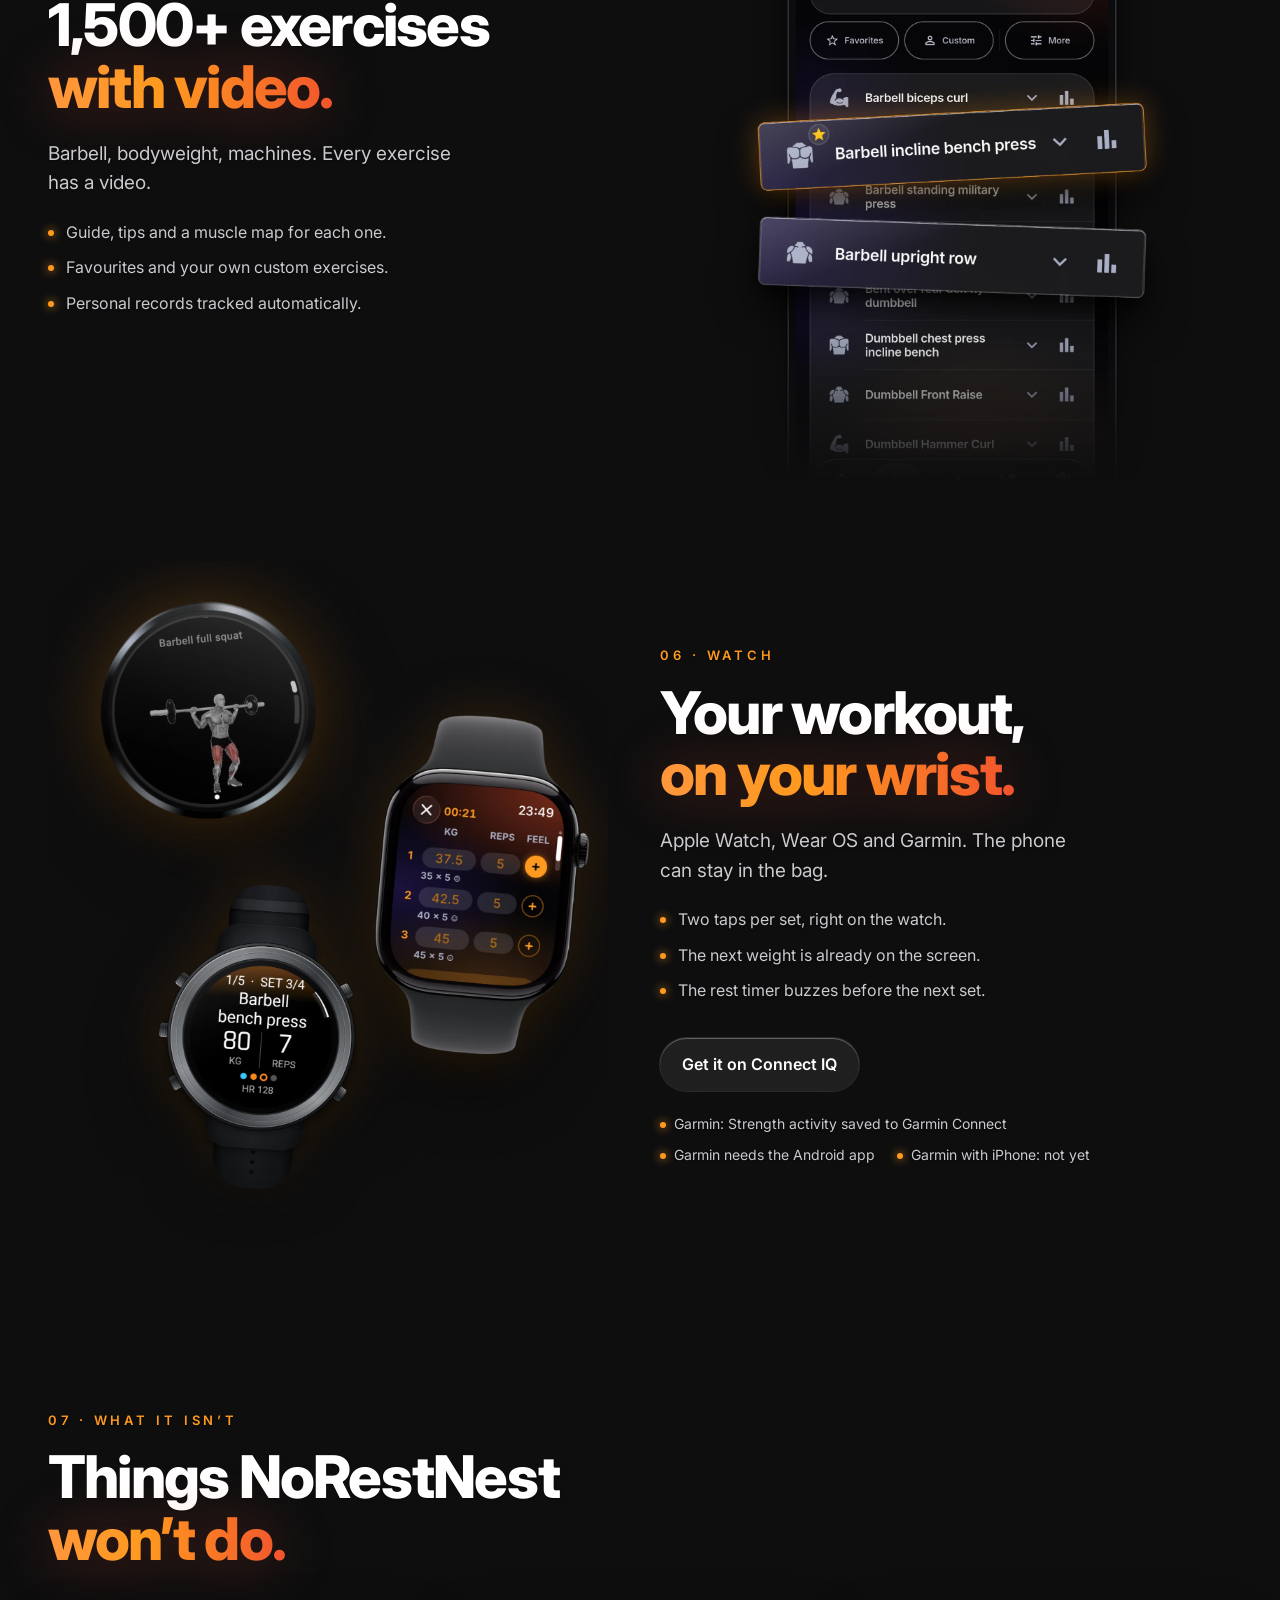
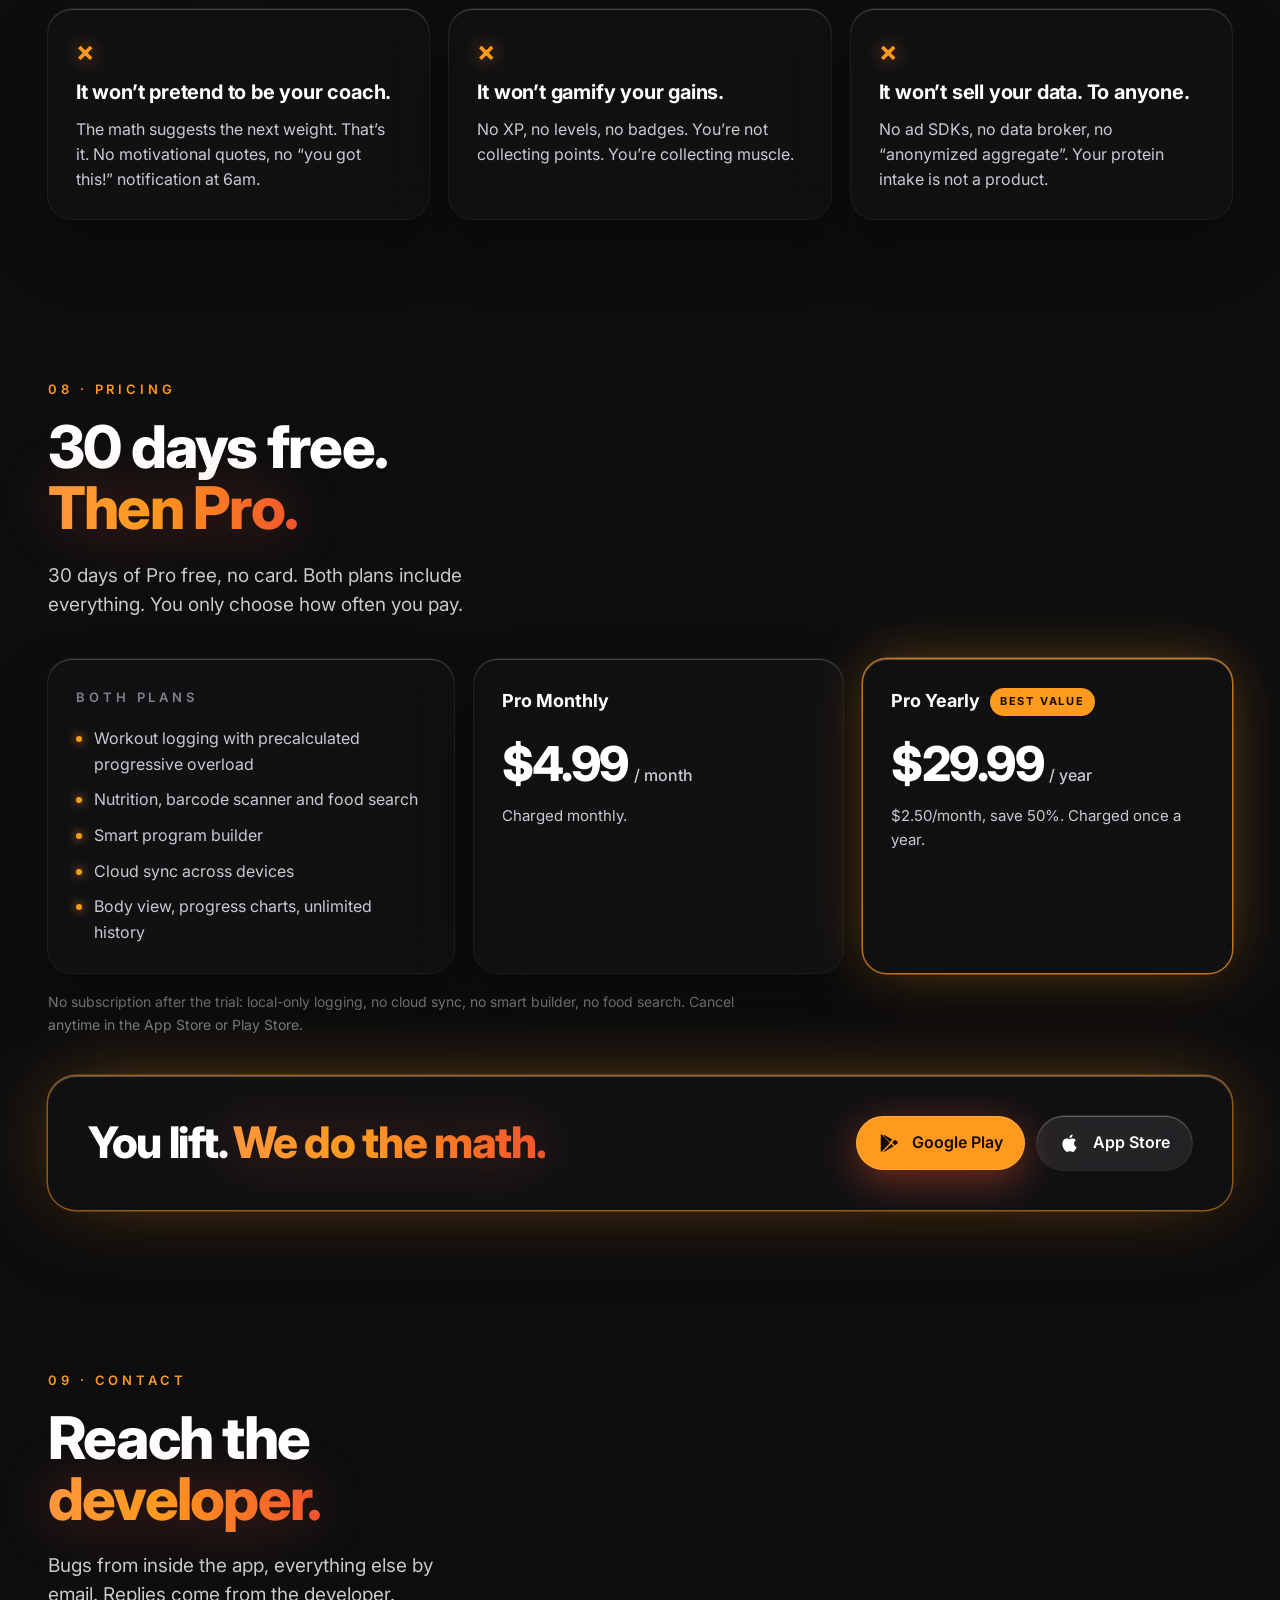
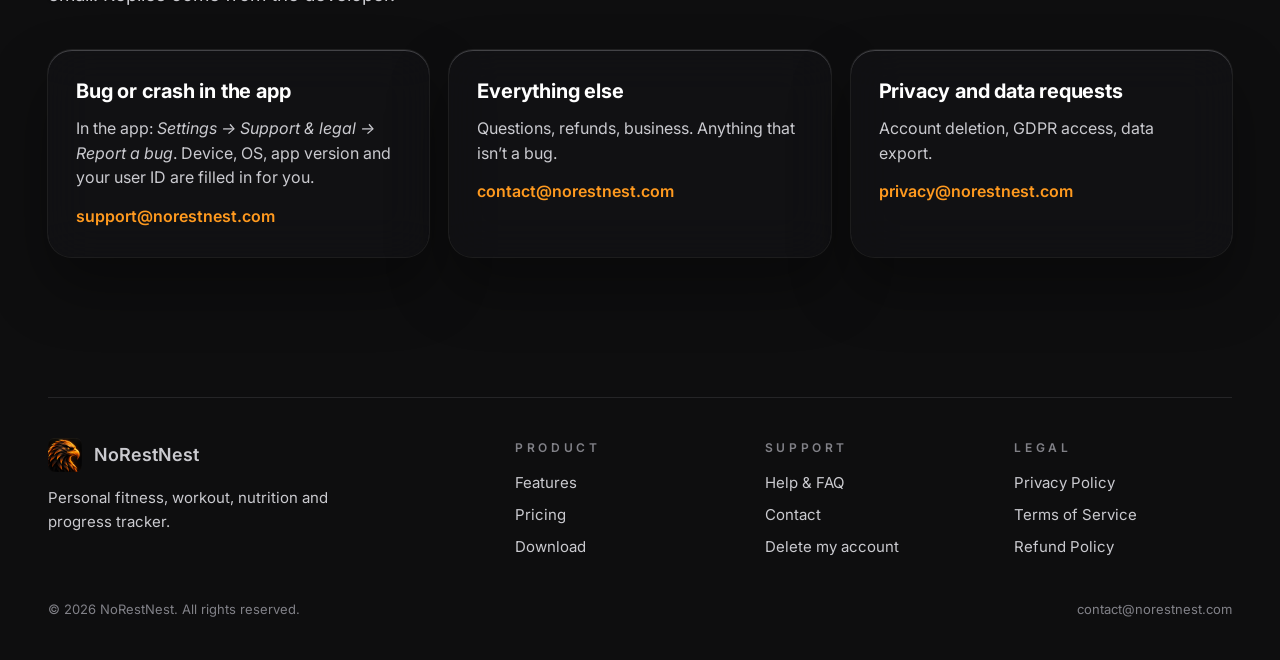
==== commit dd090094: "Watch section: Garmin watch added, Connect IQ button Co-Authored-By: Claude Opus 5.5 <noreply@anthro" ====
--- a/index.html
+++ b/index.html
@@ -242,17 +242,22 @@
     <div class="copy">
       <div class="eyebrow">06 &middot; Watch</div>
       <h2>Your workout,<br/><span class="grad">on your wrist.</span></h2>
-      <p class="lead">Apple Watch and Wear OS. The phone can stay in the bag.</p>
+      <p class="lead">Apple Watch, Wear OS and Garmin. The phone can stay in the bag.</p>
       <ul class="dots">
         <li>Two taps per set, right on the watch.</li>
         <li>The next weight is already on the screen.</li>
         <li>The rest timer buzzes before the next set.</li>
       </ul>
-    </div>
-    <div class="stack">
-        <img data-look="neon" src="/assets/img/scenes/watch_neon.webp" width="1600" height="1967" alt="NoRestNest on a Wear OS watch and an Apple Watch: rest timer and set table, Neon look" loading="lazy" decoding="async" />
-        <img data-look="glass" src="/assets/img/scenes/watch_glass.webp" width="1600" height="1967" alt="NoRestNest on a Wear OS watch and an Apple Watch: rest timer and set table, Glass look" loading="lazy" decoding="async" />
-        <img data-look="aurora" src="/assets/img/scenes/watch_aurora.webp" width="1600" height="1967" alt="NoRestNest on a Wear OS watch and an Apple Watch: rest timer and set table, Aurora look" loading="lazy" decoding="async" />
+      <div class="get">
+        <!-- TODO: public Connect IQ app URL after approval -->
+        <a class="btn btn-glass" href="https://apps.garmin.com/" target="_blank" rel="noopener">Get it on Connect IQ</a>
+      </div>
+      <div class="facts"><span>Garmin: Strength activity saved to Garmin Connect</span><span>Garmin needs the Android app</span><span>Garmin with iPhone: not yet</span></div>
+    </div>
+    <div class="stack">
+        <img data-look="neon" src="/assets/img/scenes/watch_neon.webp?v=2" width="1600" height="1967" alt="NoRestNest on a Wear OS watch, an Apple Watch and a Garmin watch: exercise page and set table, Neon look" loading="lazy" decoding="async" />
+        <img data-look="glass" src="/assets/img/scenes/watch_glass.webp?v=2" width="1600" height="1967" alt="NoRestNest on a Wear OS watch, an Apple Watch and a Garmin watch: exercise page and set table, Glass look" loading="lazy" decoding="async" />
+        <img data-look="aurora" src="/assets/img/scenes/watch_aurora.webp?v=2" width="1600" height="1967" alt="NoRestNest on a Wear OS watch, an Apple Watch and a Garmin watch: exercise page and set table, Aurora look" loading="lazy" decoding="async" />
       </div>
   </div>
 </section>
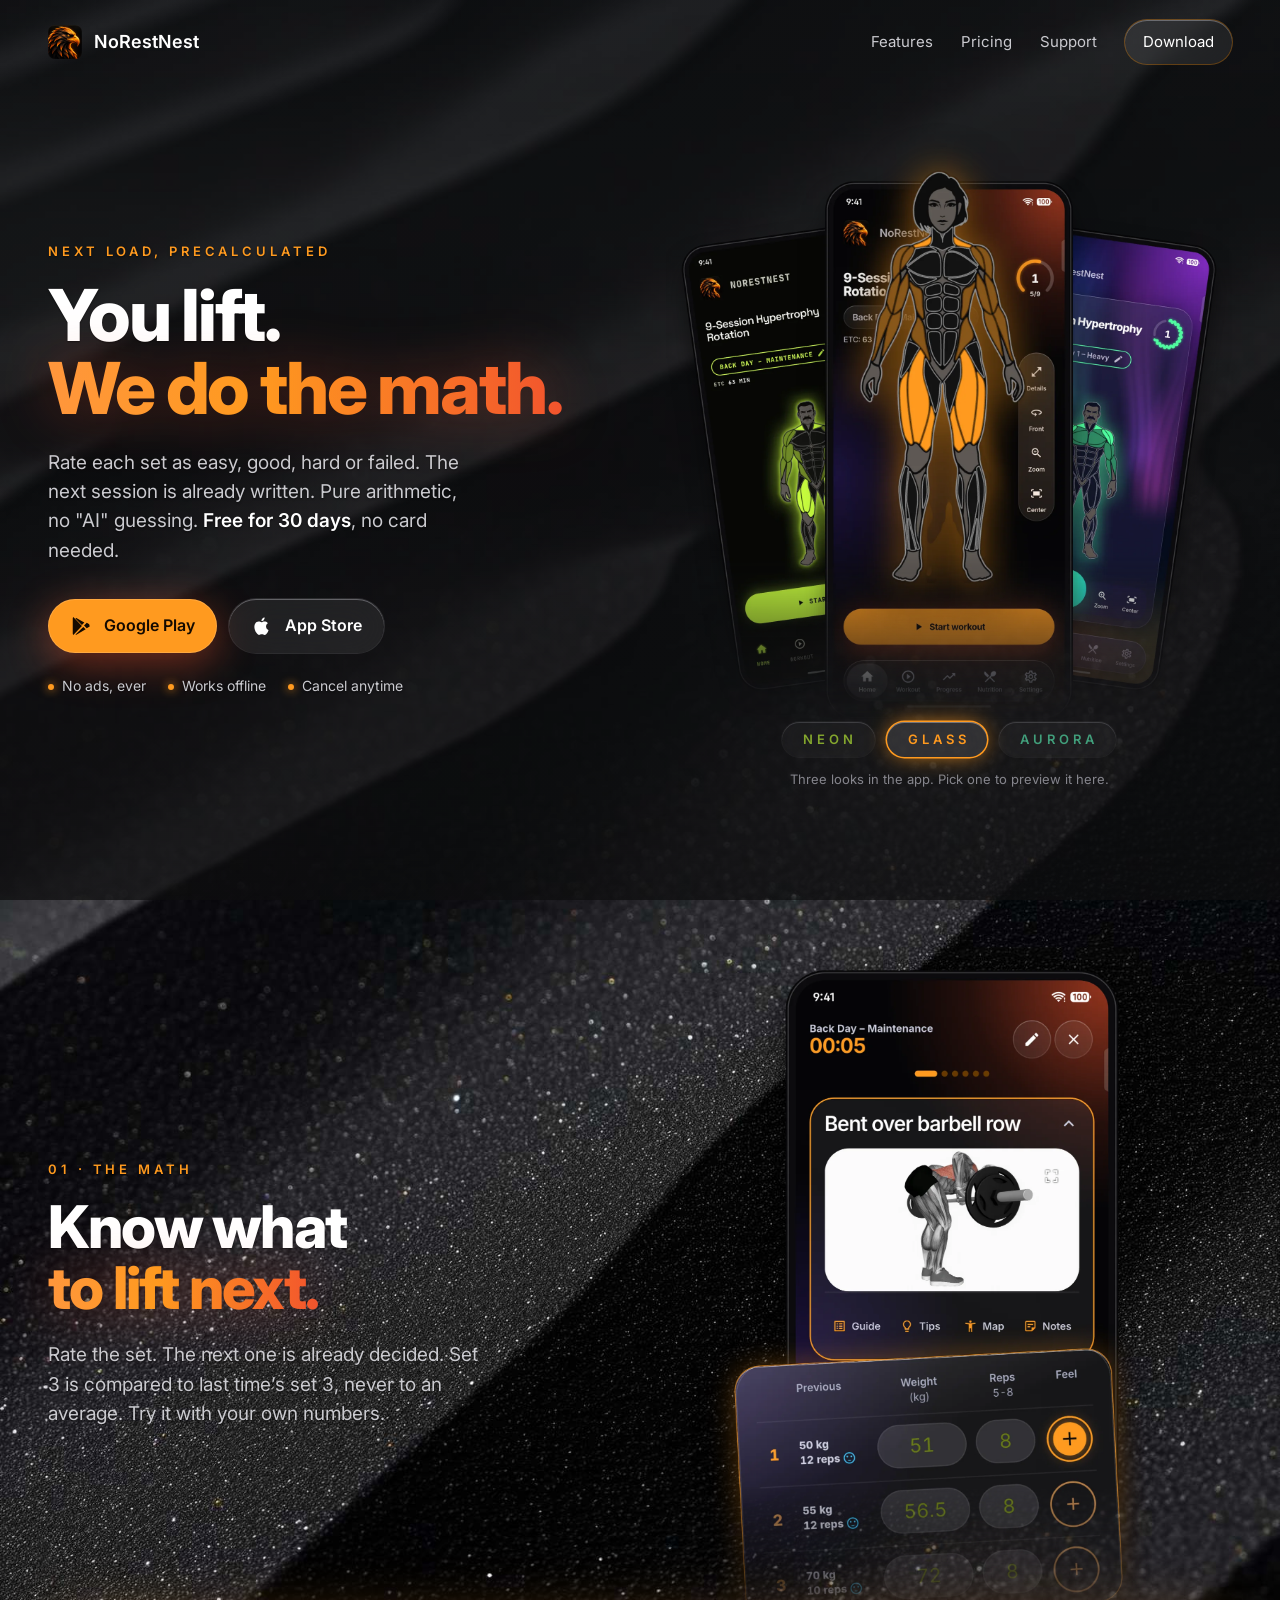
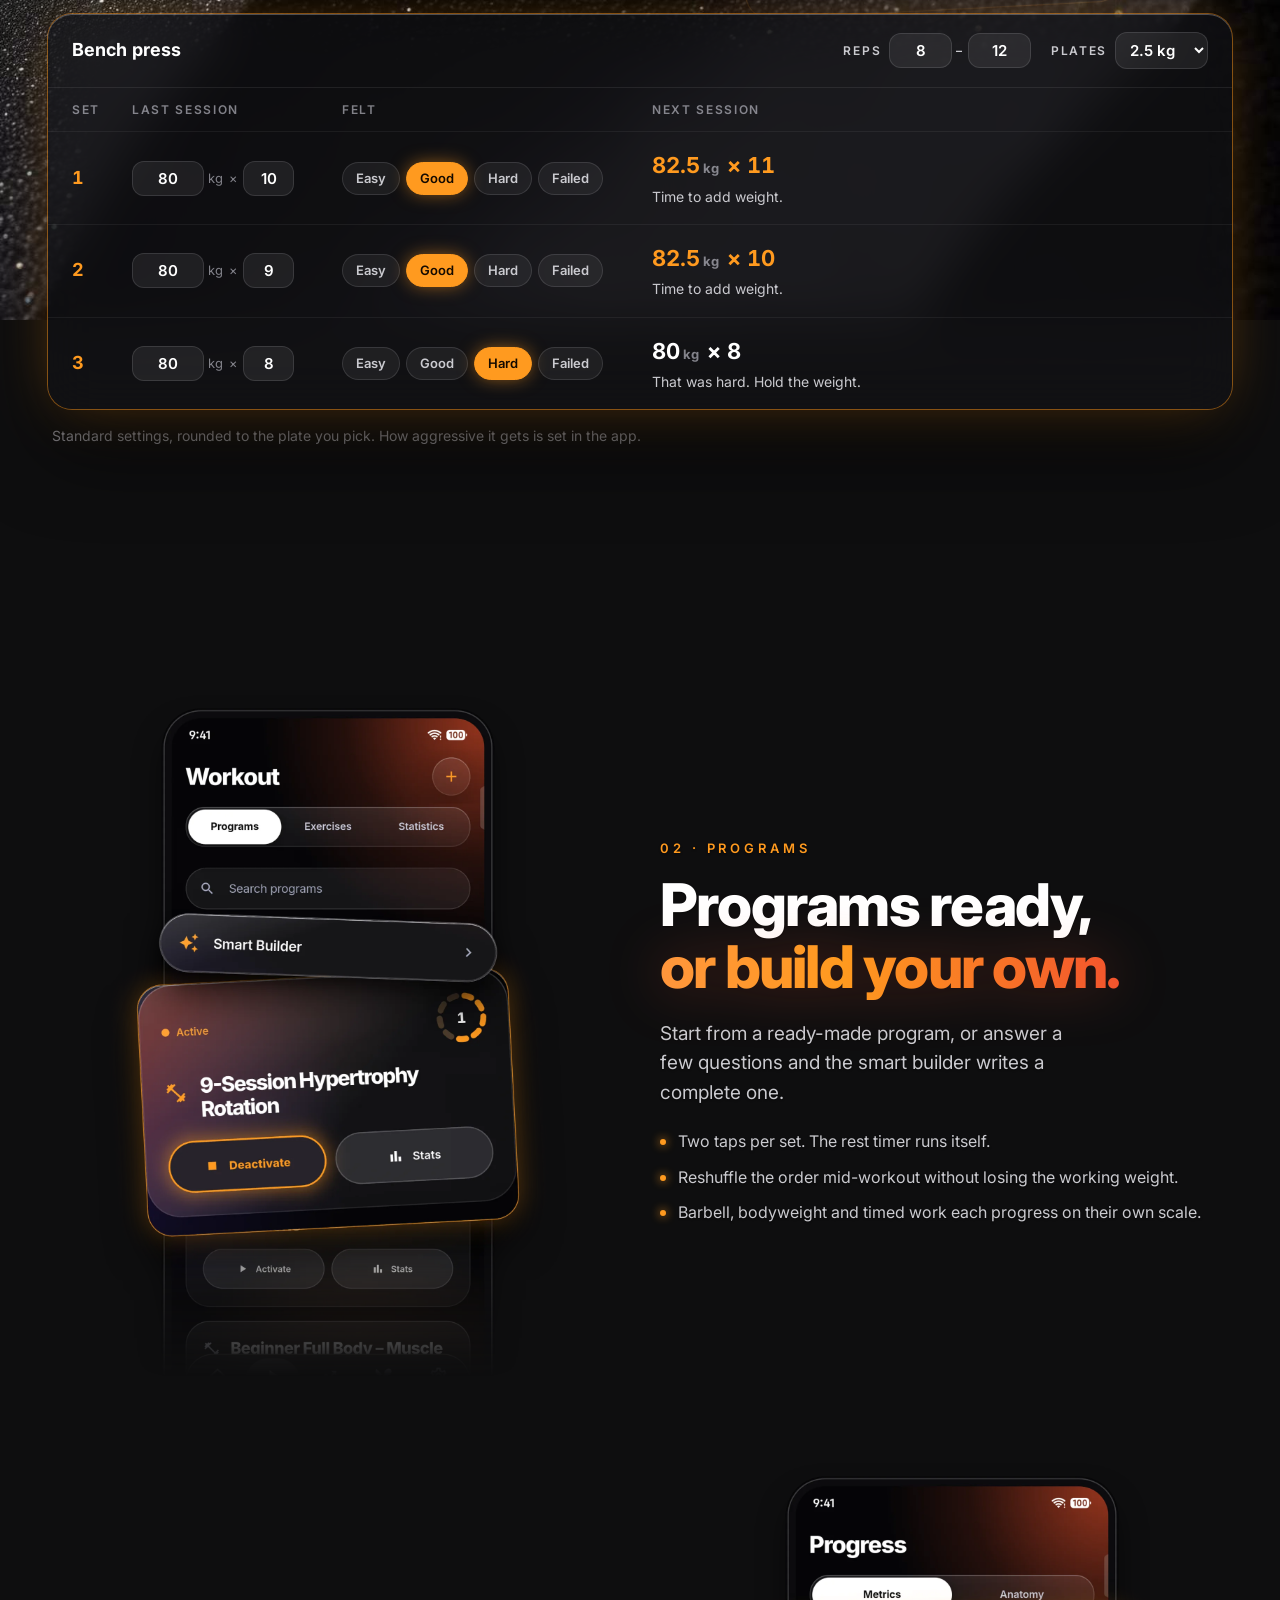
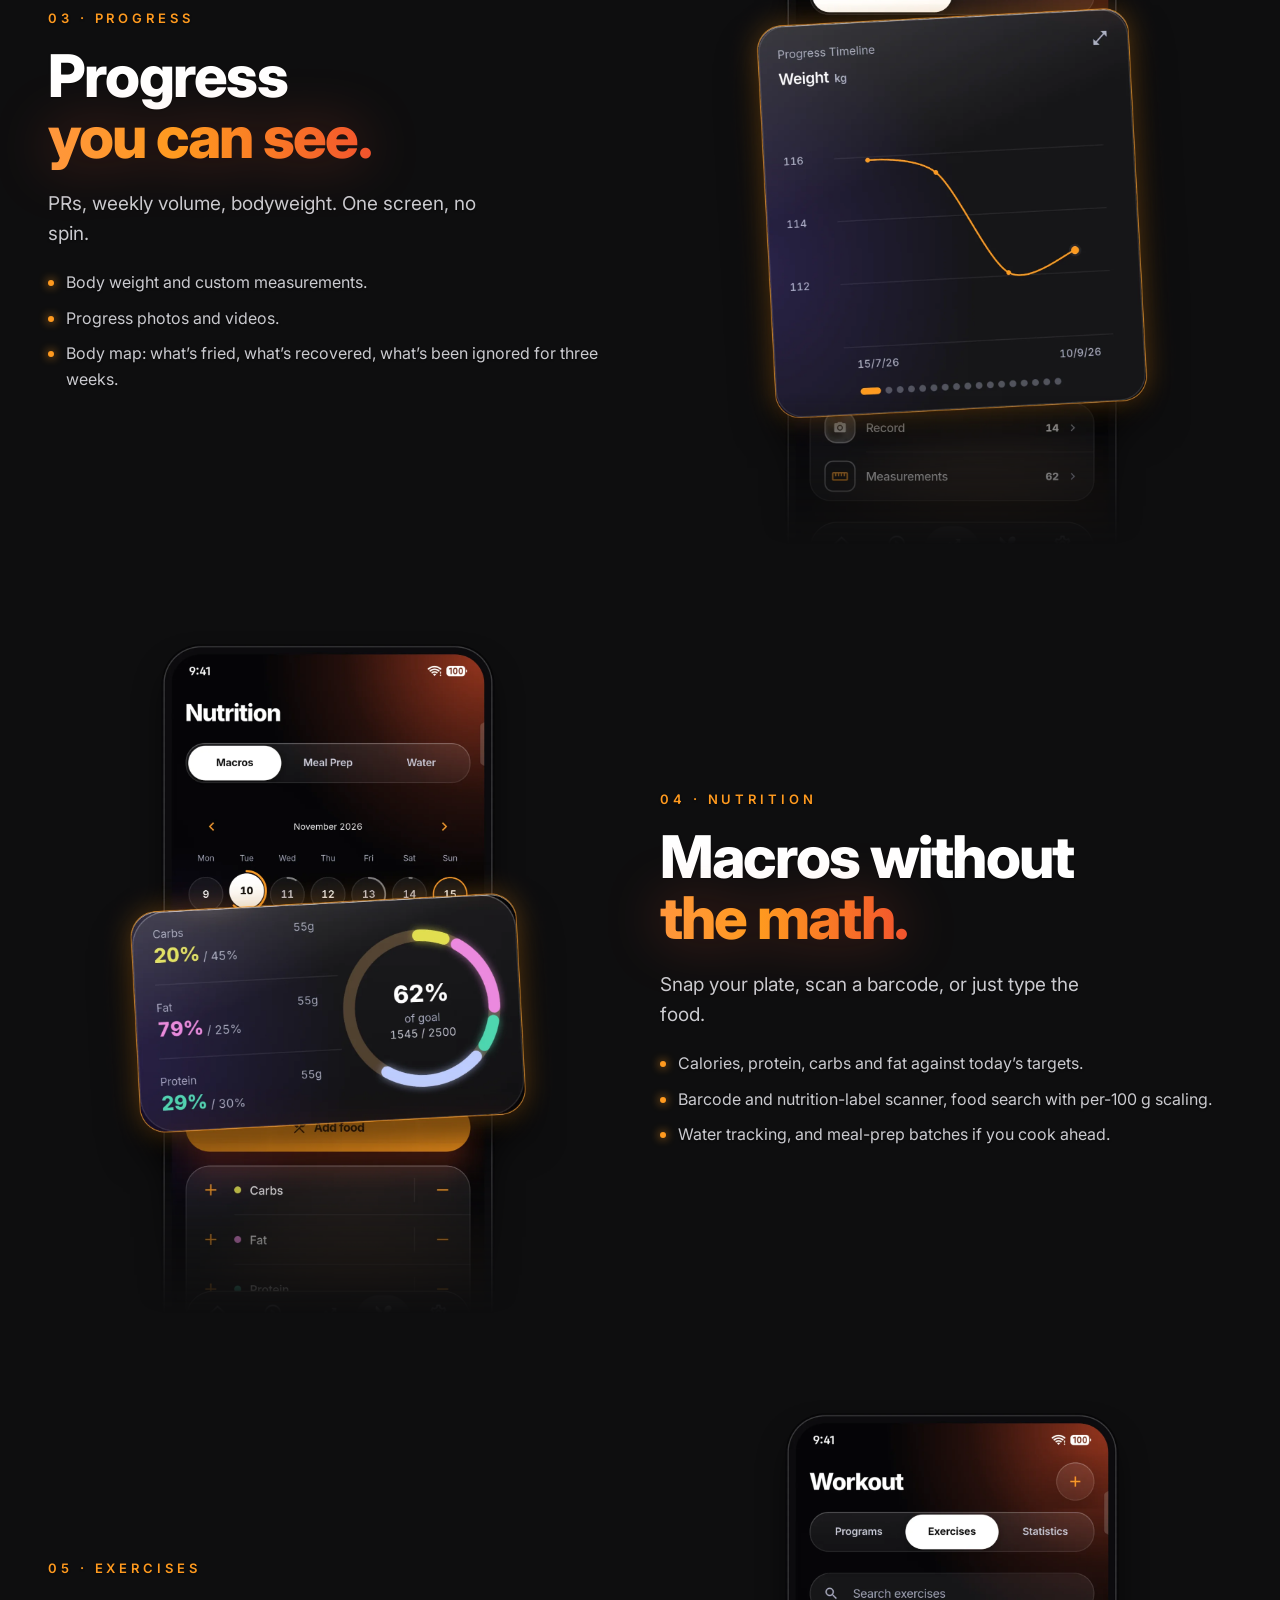
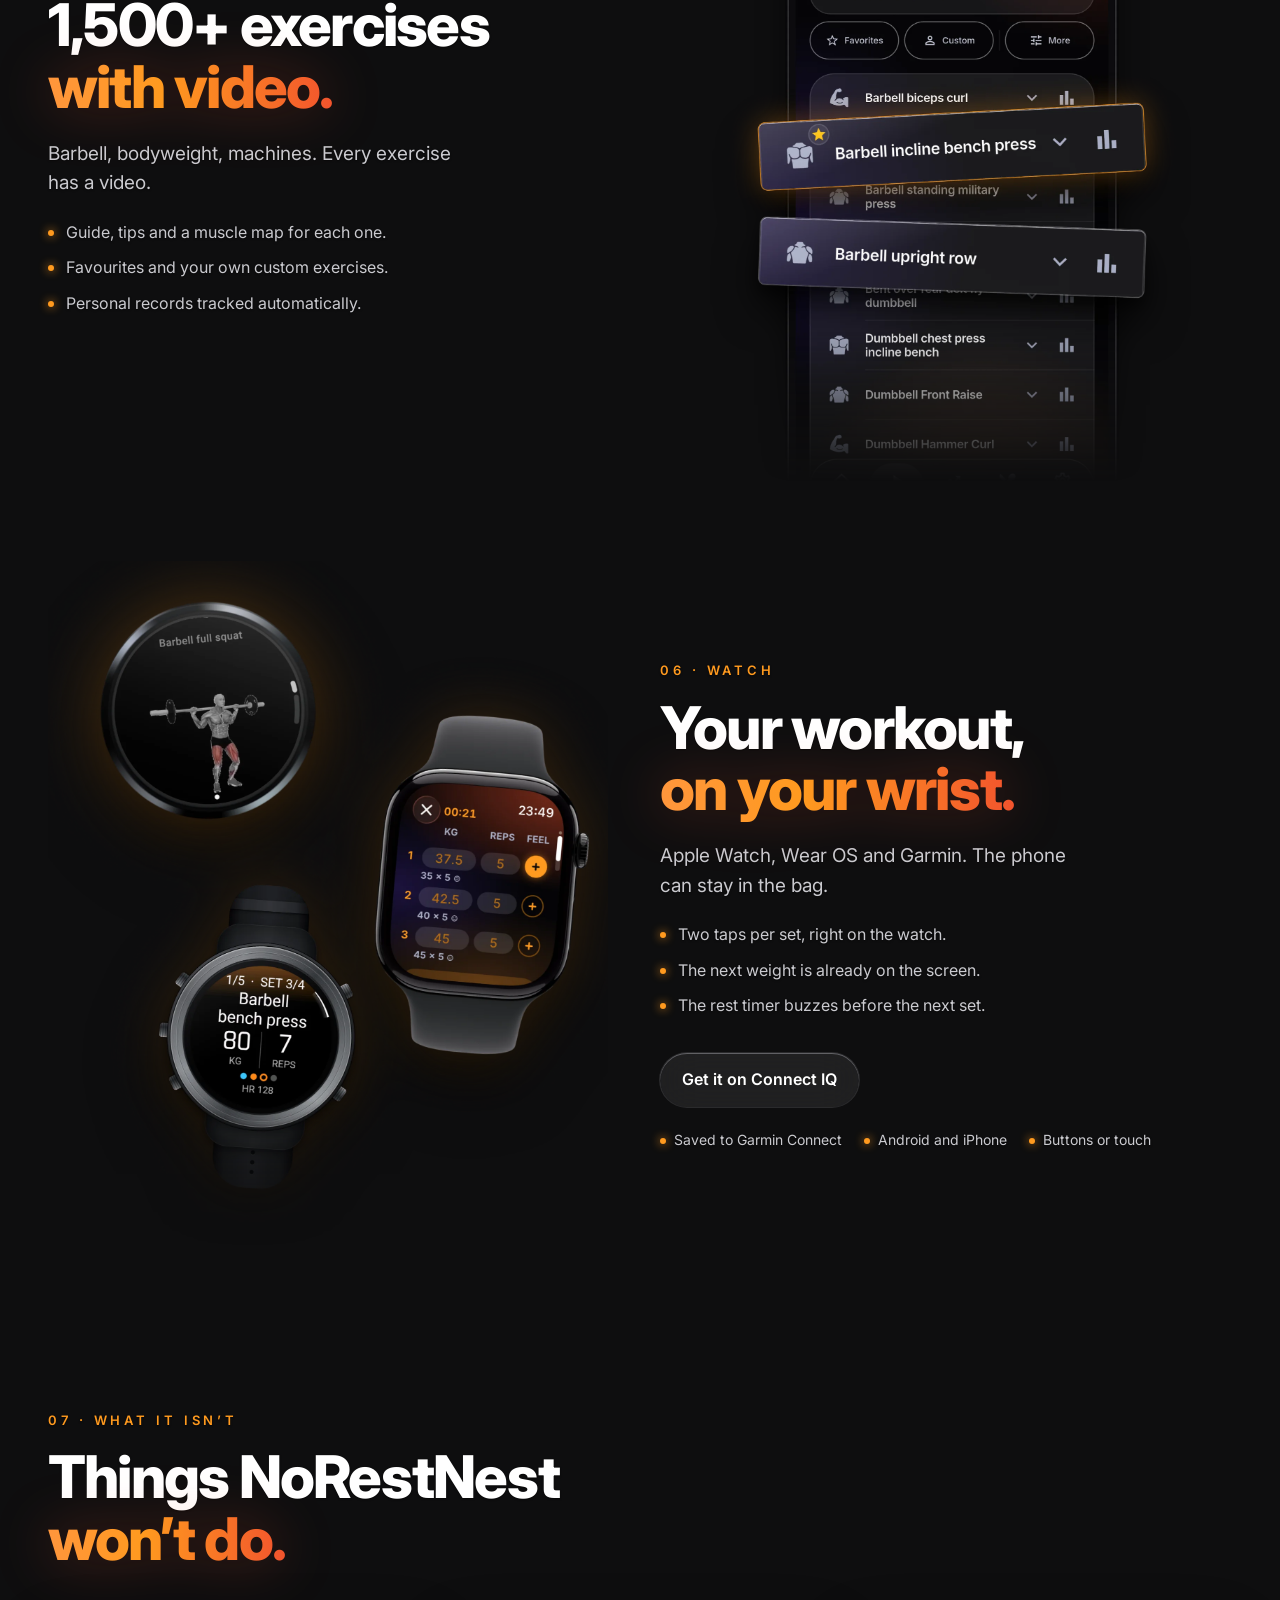
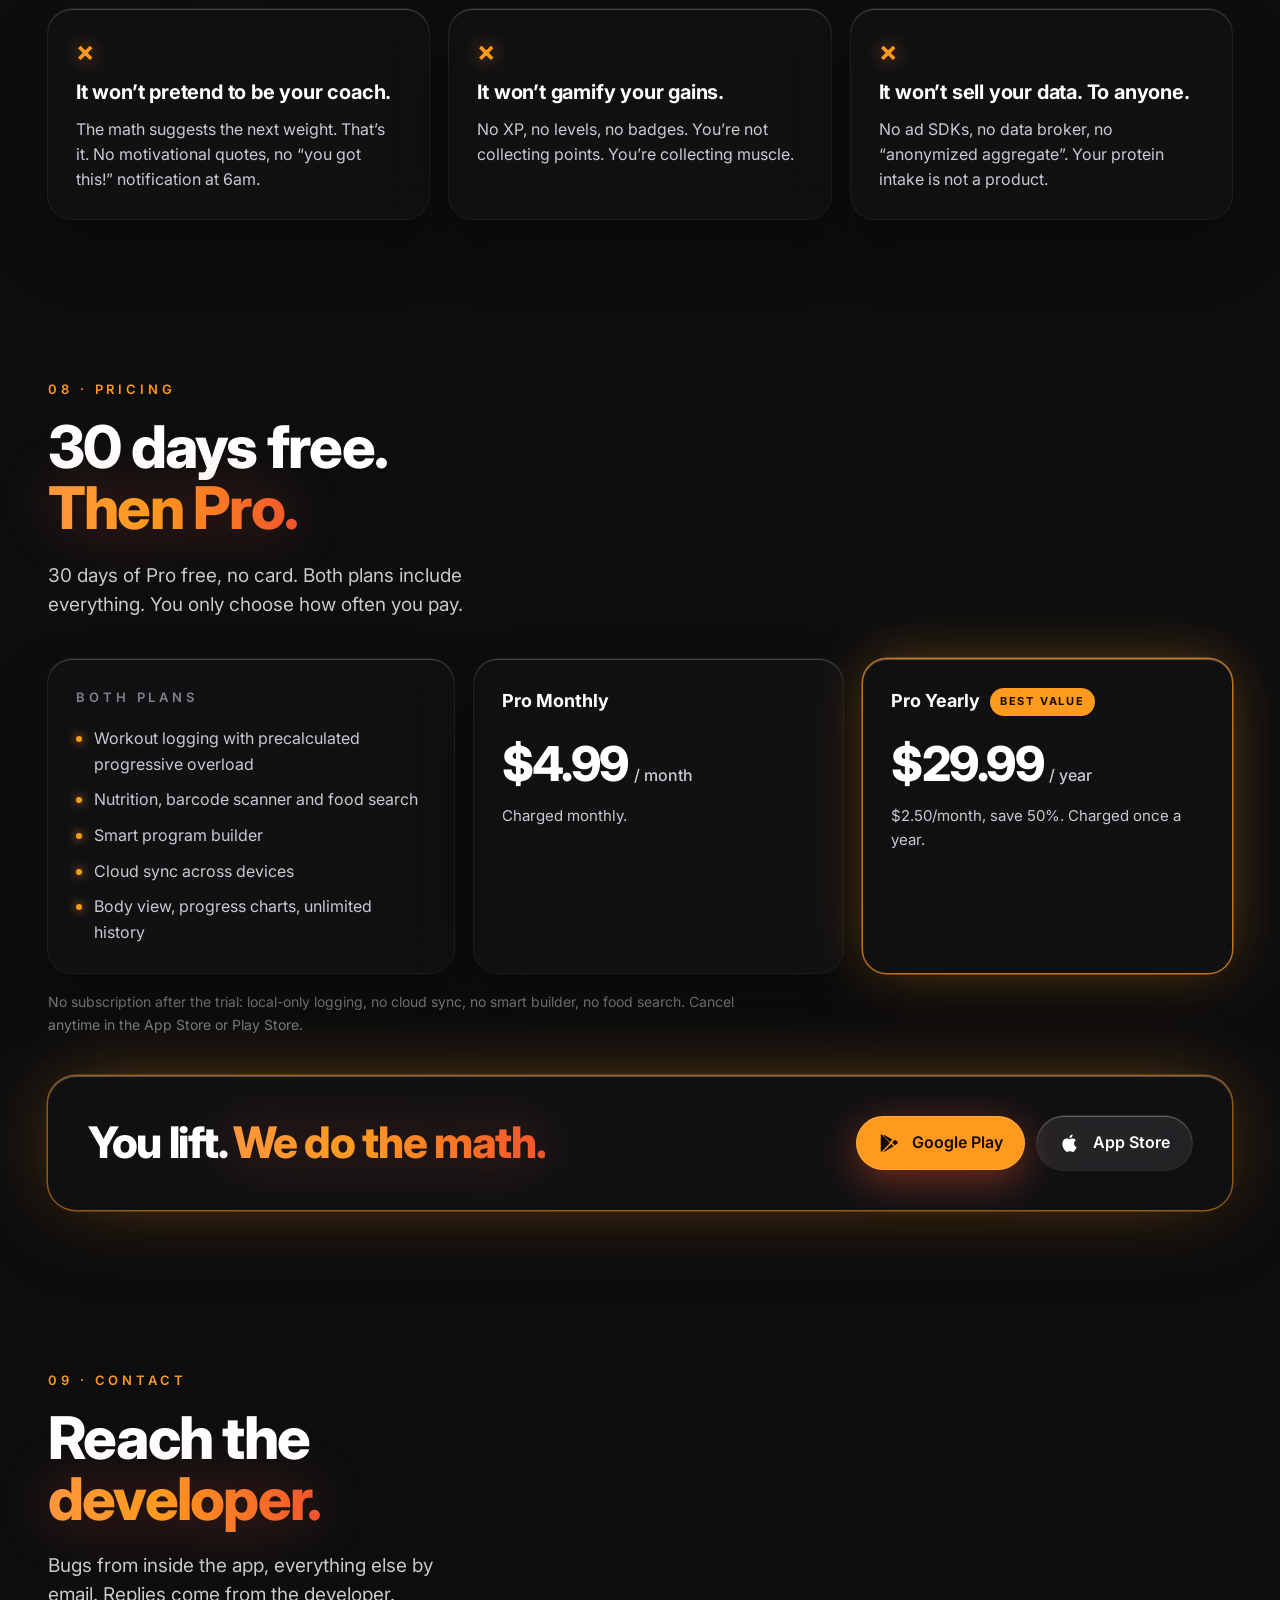
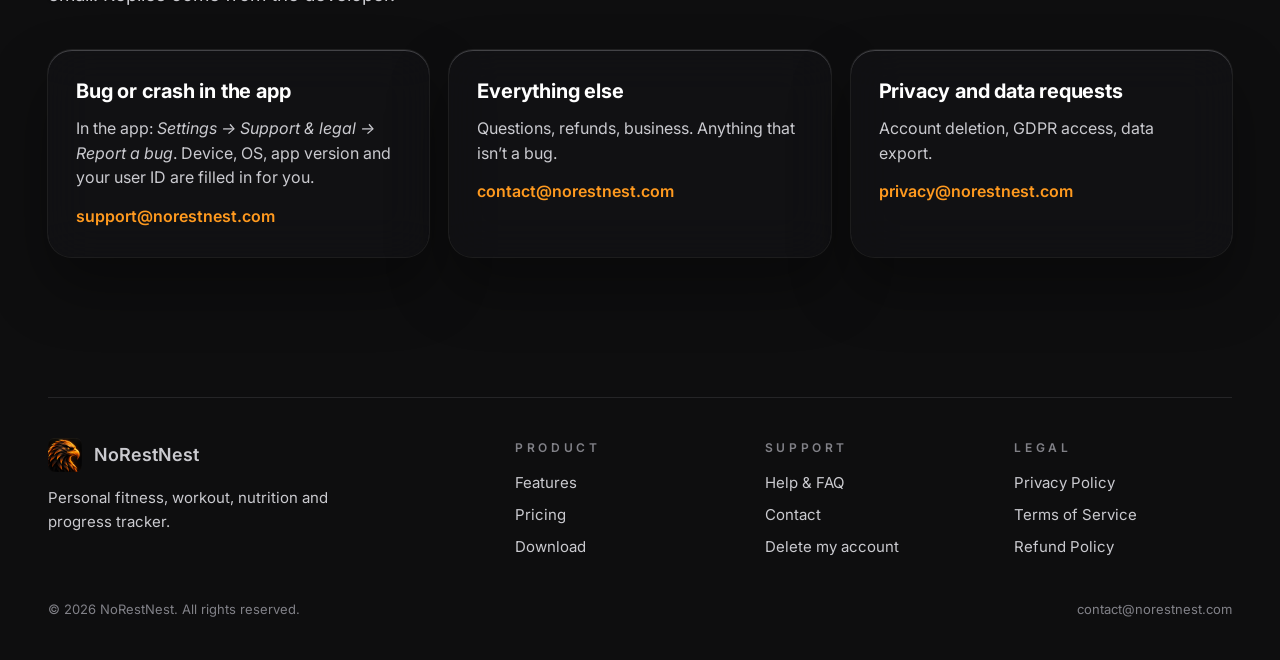
==== commit ee0f831d: "Watch section: Garmin facts in the page's short style Co-Authored-By: Claude Opus 5.5 <noreply@anthr" ====
--- a/index.html
+++ b/index.html
@@ -252,7 +252,7 @@
         <!-- TODO: public Connect IQ app URL after approval -->
         <a class="btn btn-glass" href="https://apps.garmin.com/" target="_blank" rel="noopener">Get it on Connect IQ</a>
       </div>
-      <div class="facts"><span>Garmin: Strength activity saved to Garmin Connect</span><span>Garmin needs the Android app</span><span>Garmin with iPhone: not yet</span></div>
+      <div class="facts"><span>Saved to Garmin Connect</span><span>Android and iPhone</span><span>Buttons or touch</span></div>
     </div>
     <div class="stack">
         <img data-look="neon" src="/assets/img/scenes/watch_neon.webp?v=2" width="1600" height="1967" alt="NoRestNest on a Wear OS watch, an Apple Watch and a Garmin watch: exercise page and set table, Neon look" loading="lazy" decoding="async" />
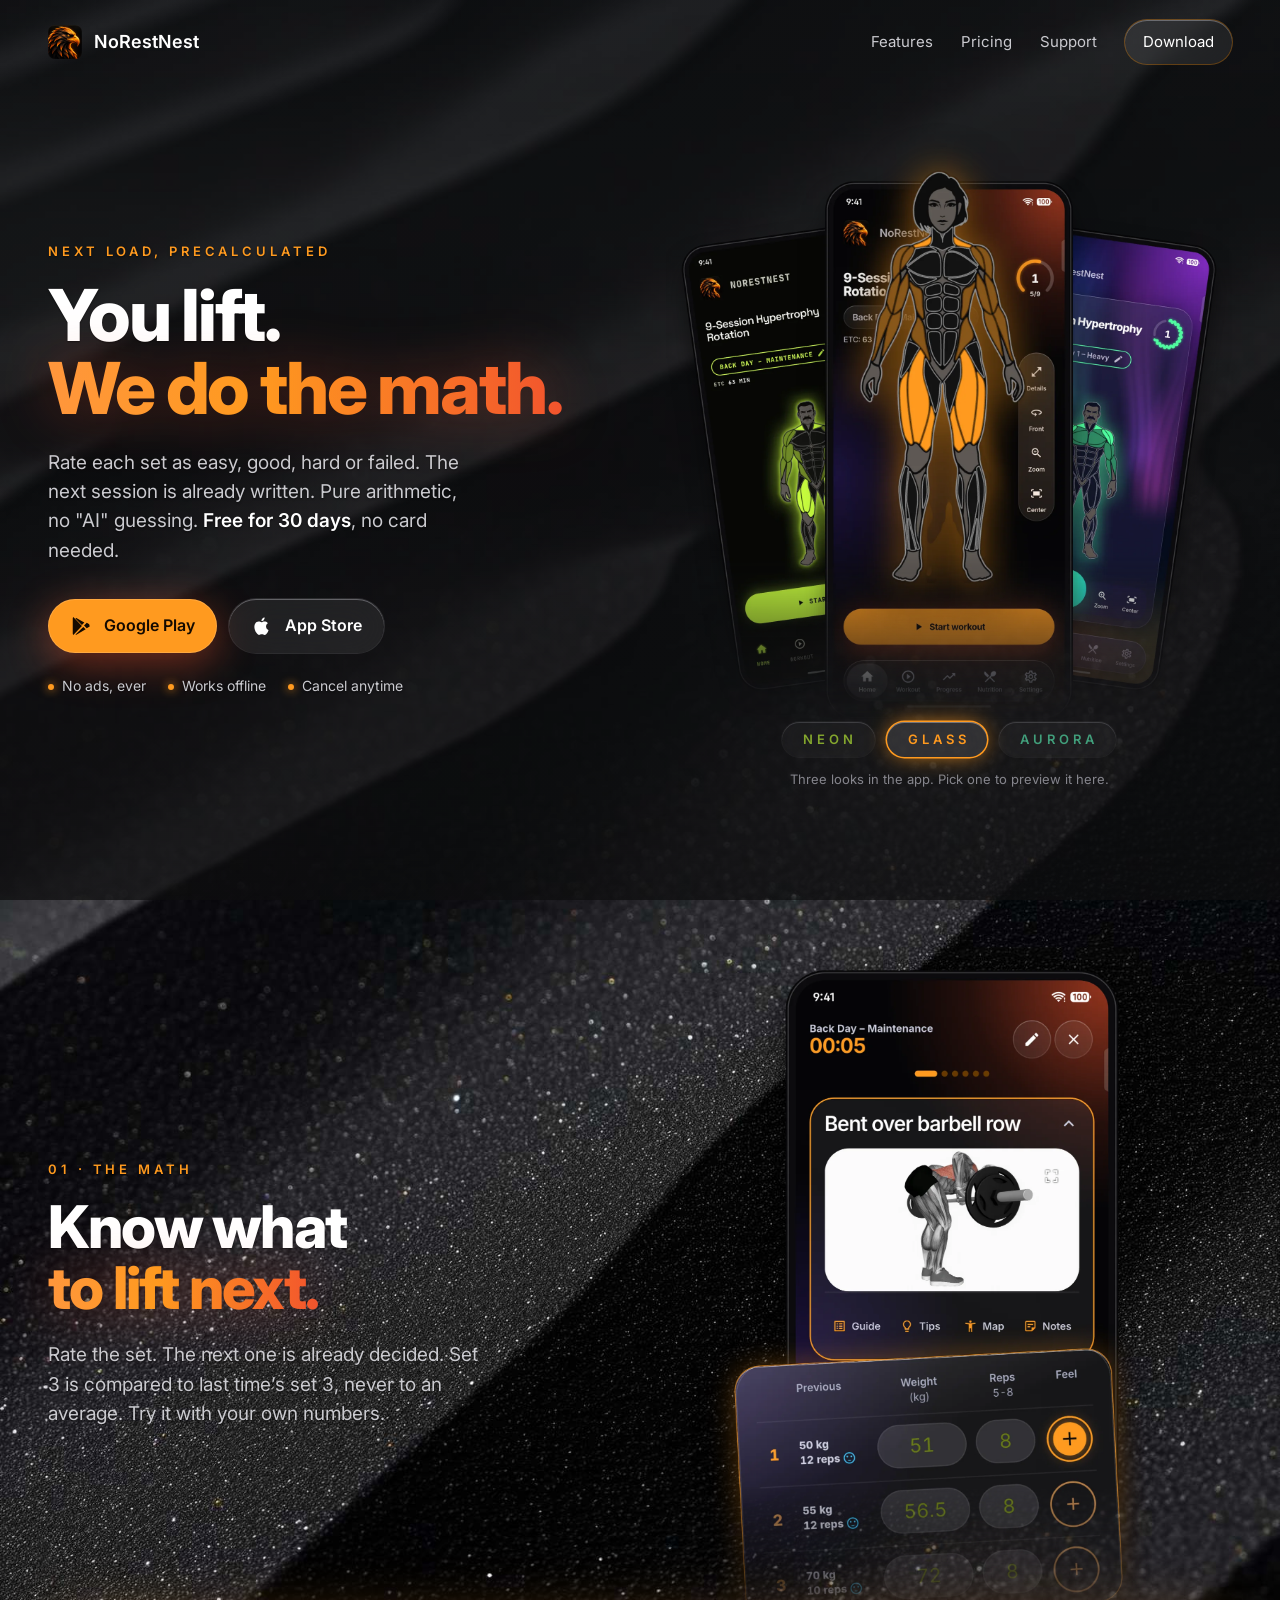
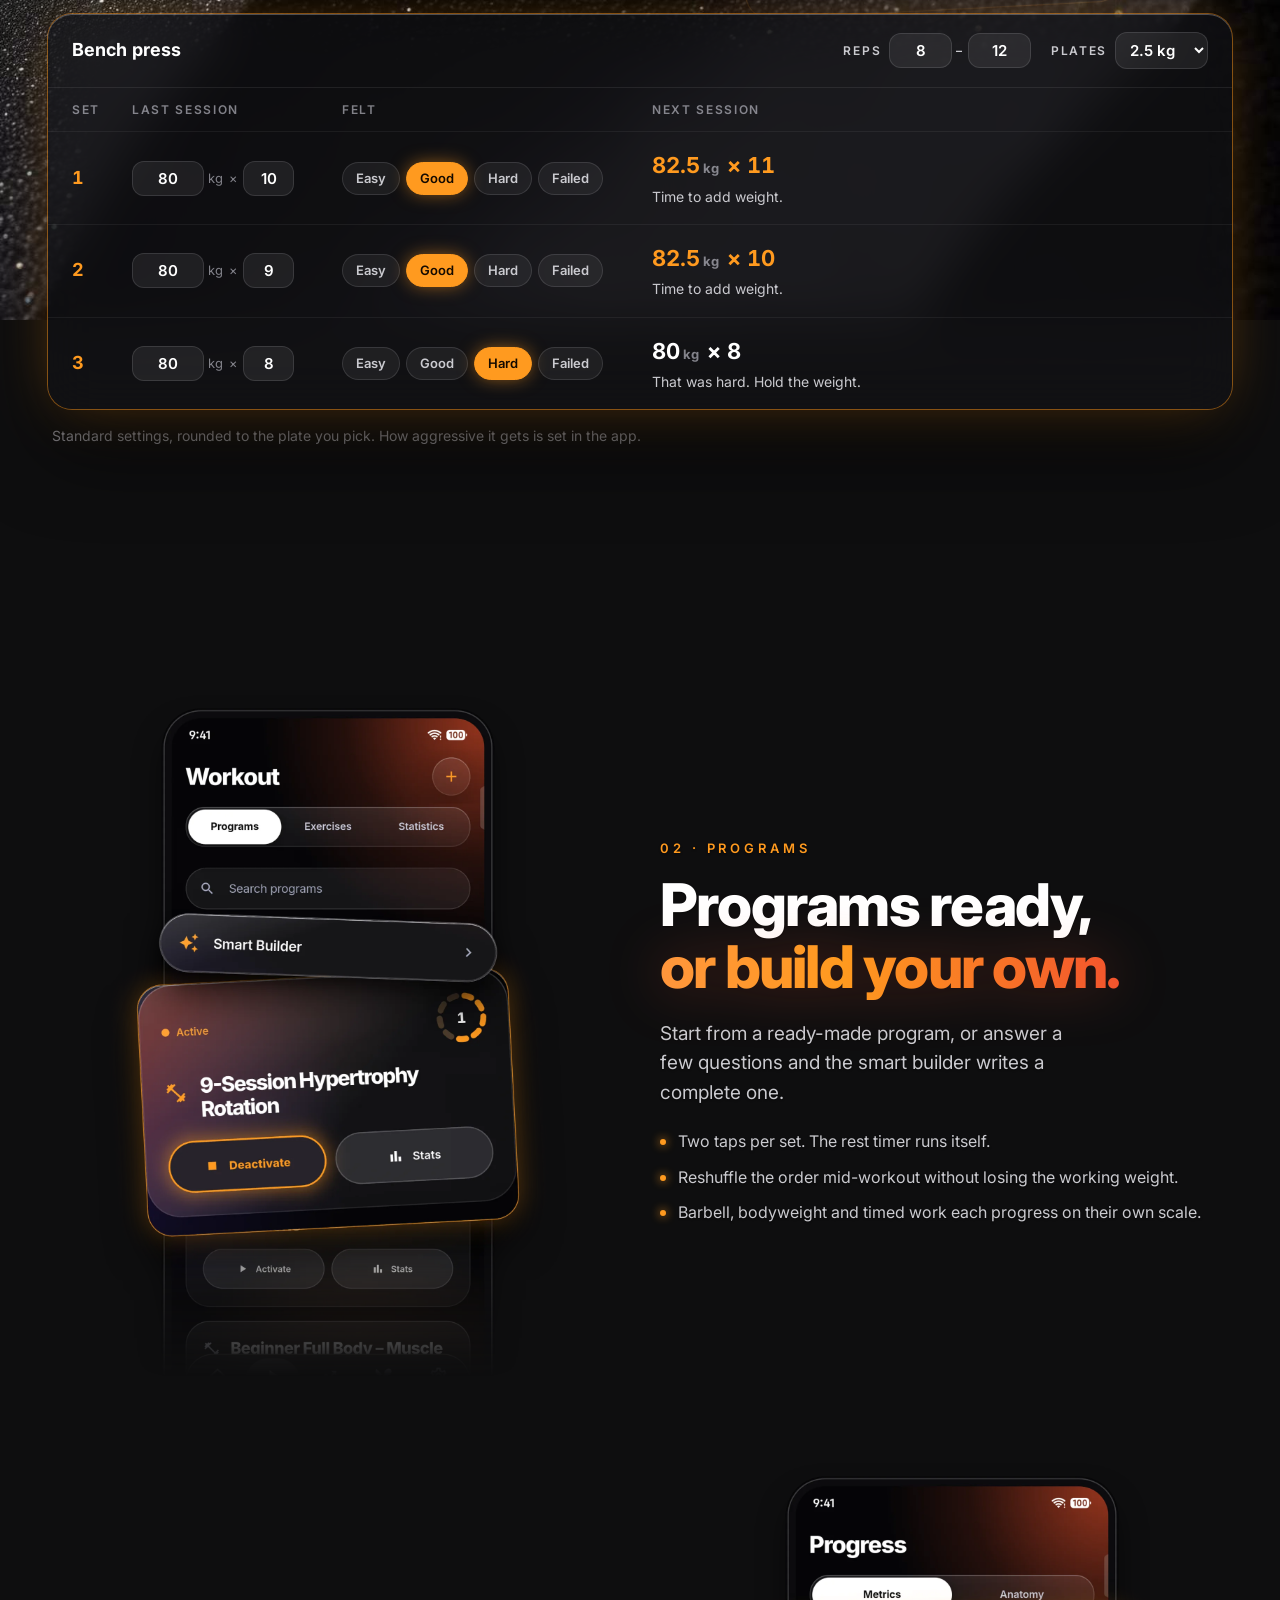
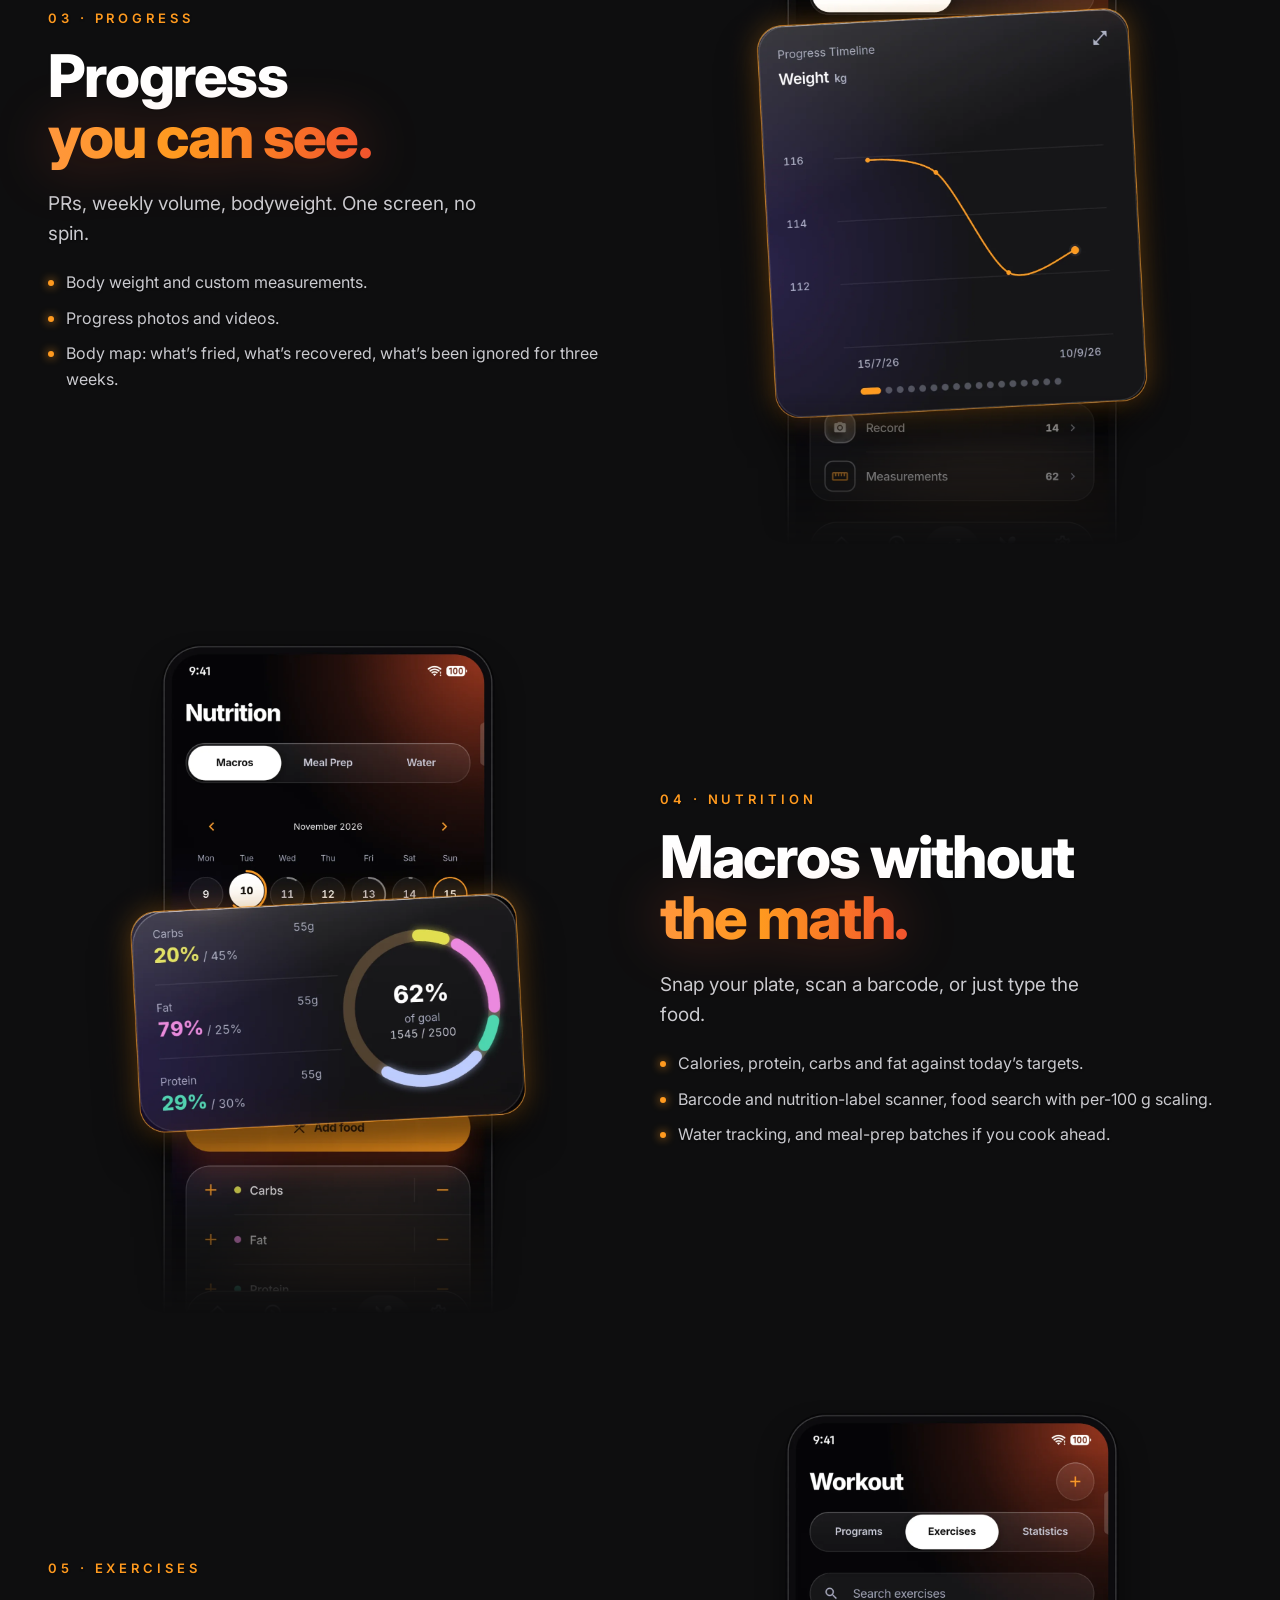
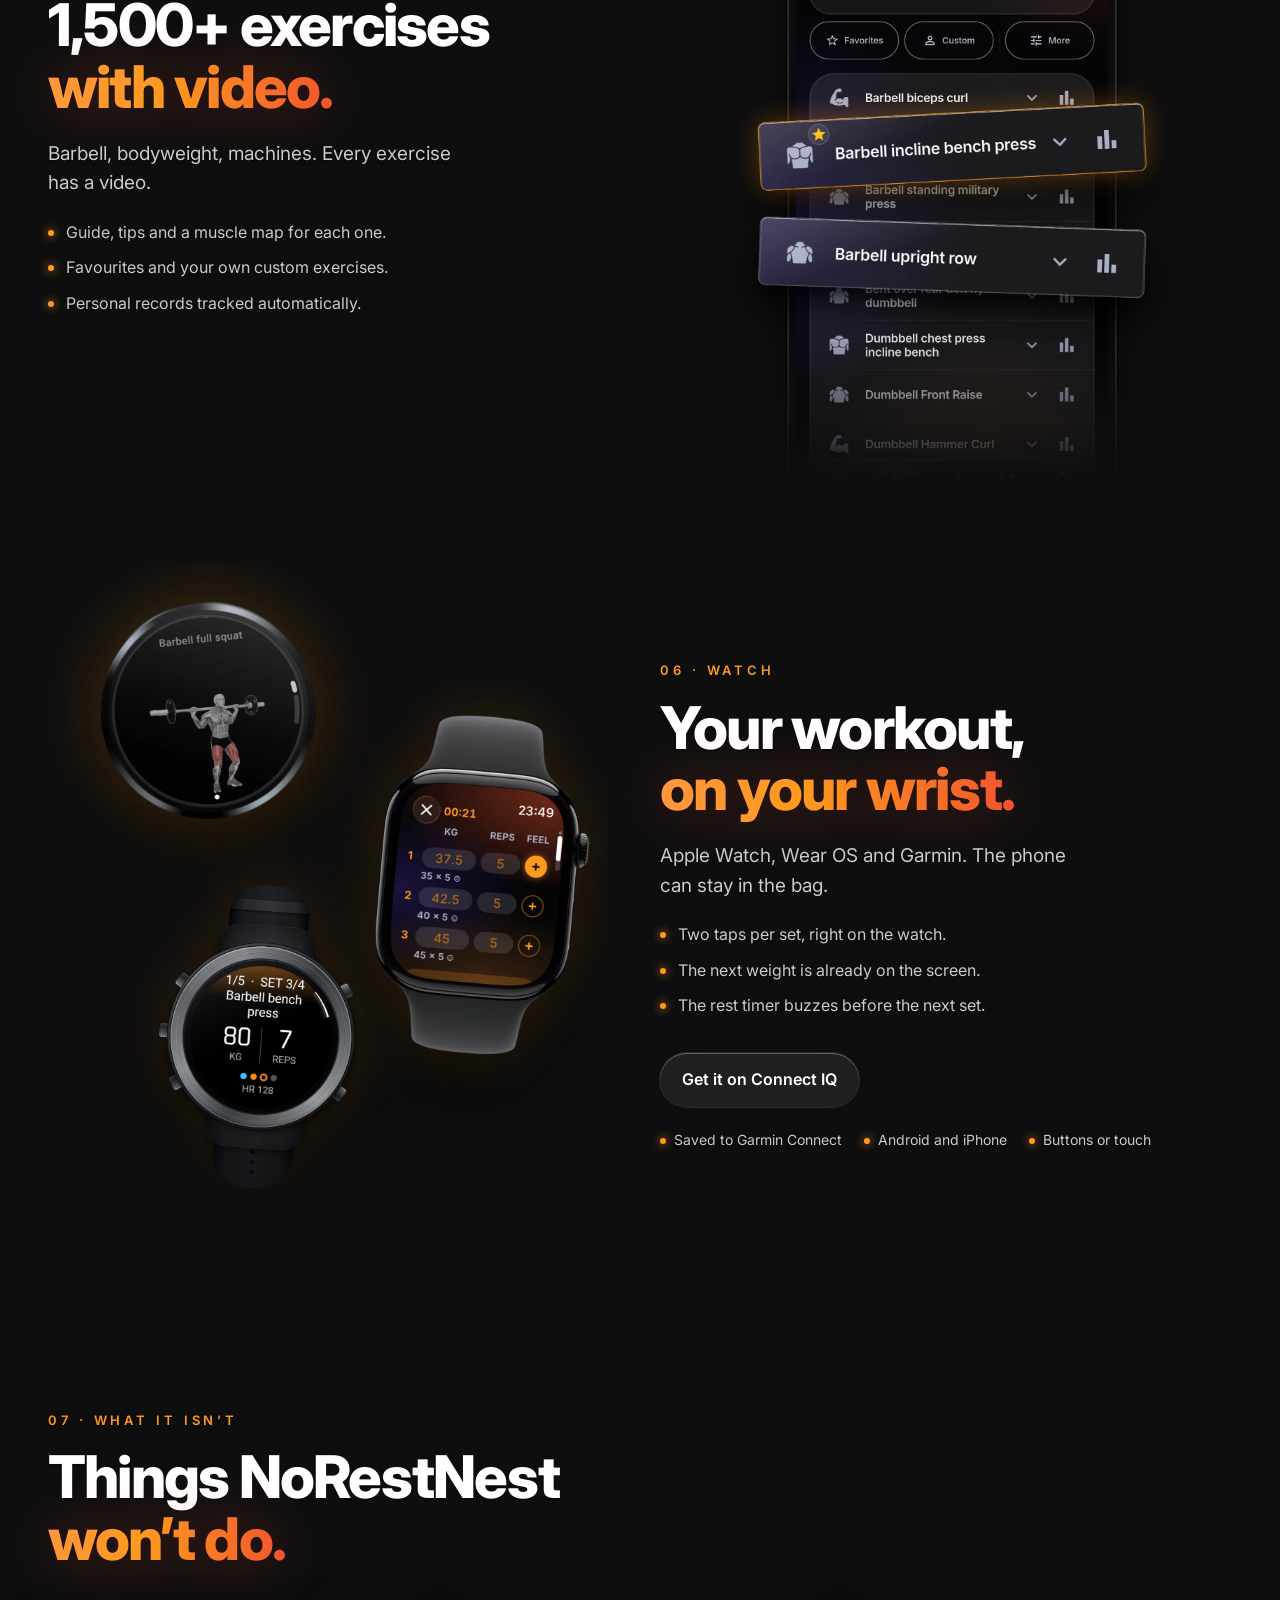
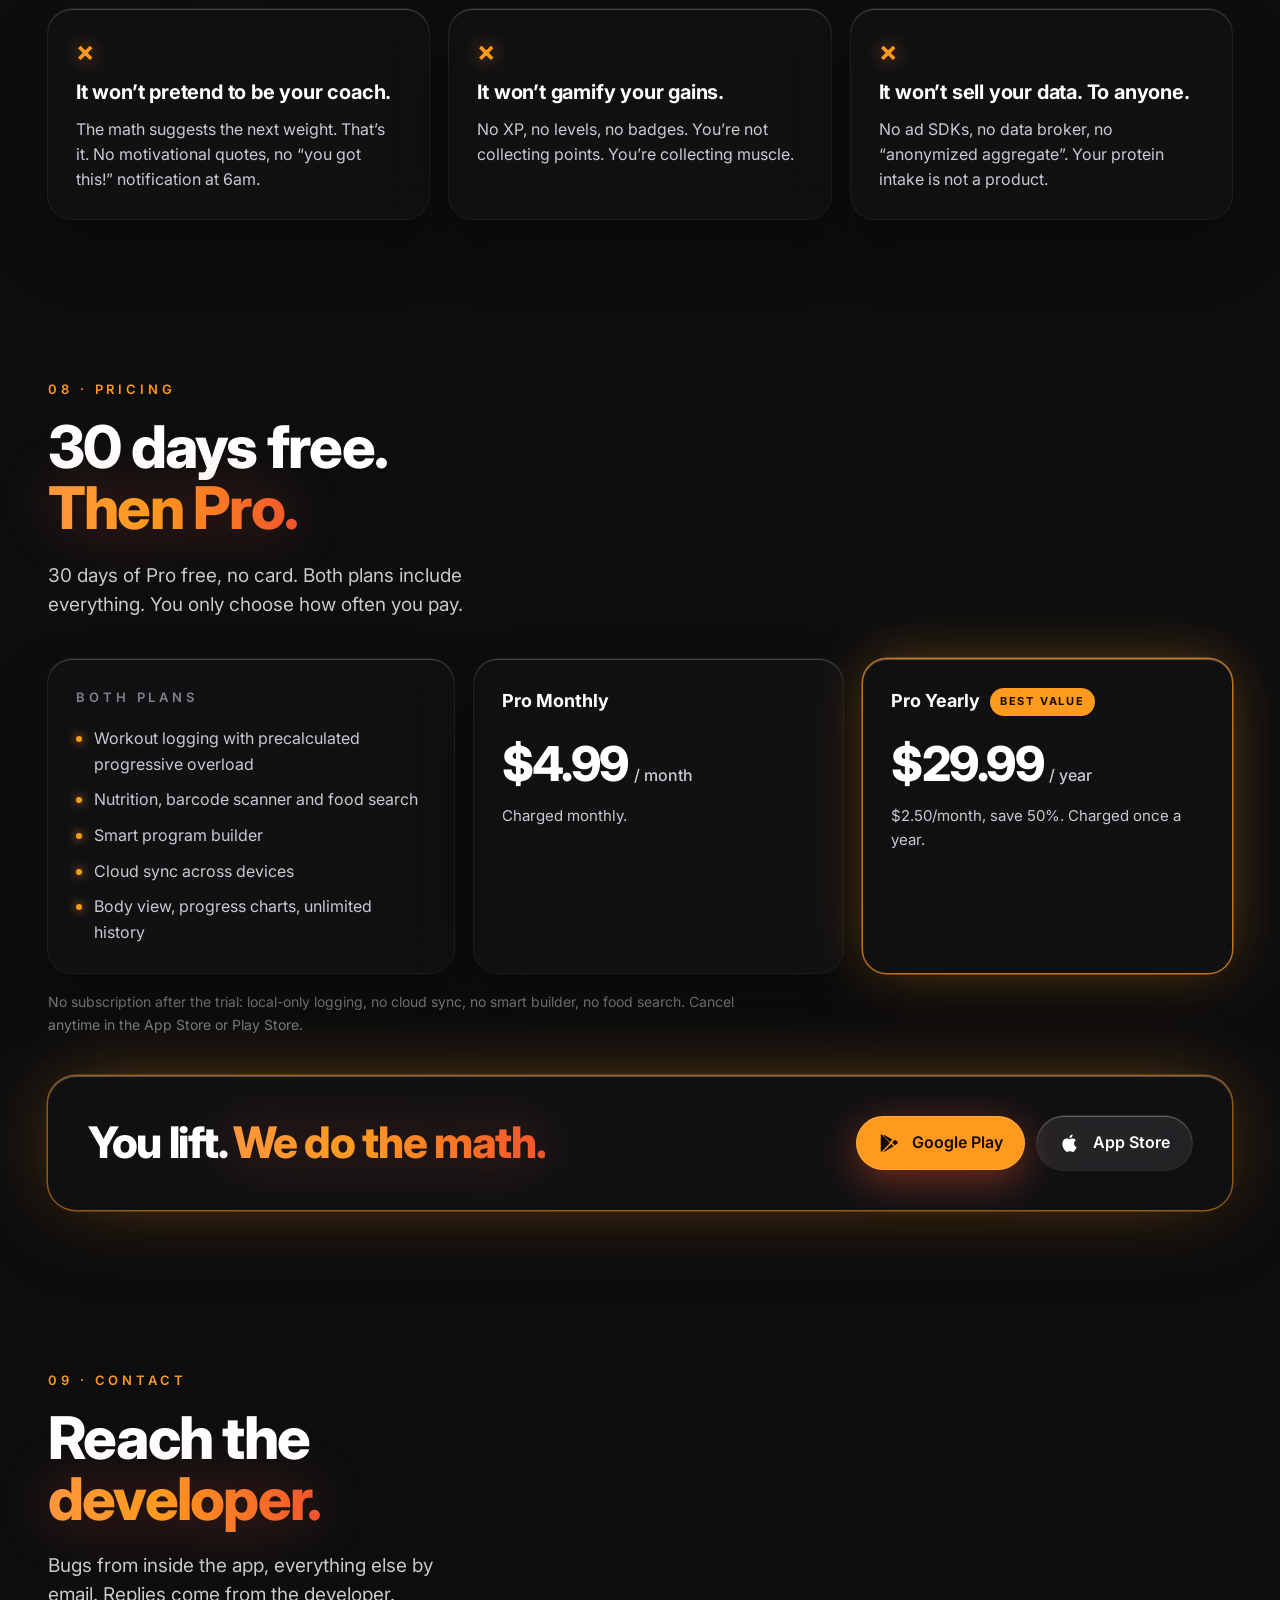
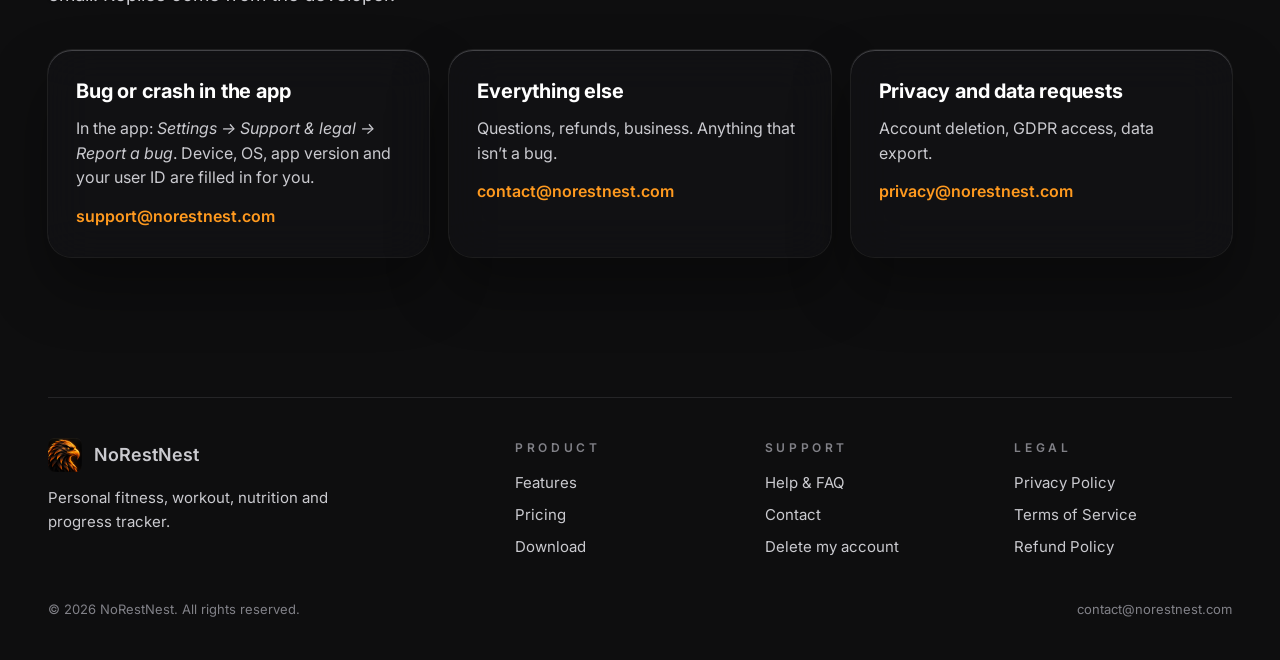
==== commit 88b46fa7: "Privacy: Garmin watch app (3.11, 5.8), Wear OS settings sent; watch scene from the real Garmin app C" ====
--- a/index.html
+++ b/index.html
@@ -255,9 +255,9 @@
       <div class="facts"><span>Saved to Garmin Connect</span><span>Android and iPhone</span><span>Buttons or touch</span></div>
     </div>
     <div class="stack">
-        <img data-look="neon" src="/assets/img/scenes/watch_neon.webp?v=2" width="1600" height="1967" alt="NoRestNest on a Wear OS watch, an Apple Watch and a Garmin watch: exercise page and set table, Neon look" loading="lazy" decoding="async" />
-        <img data-look="glass" src="/assets/img/scenes/watch_glass.webp?v=2" width="1600" height="1967" alt="NoRestNest on a Wear OS watch, an Apple Watch and a Garmin watch: exercise page and set table, Glass look" loading="lazy" decoding="async" />
-        <img data-look="aurora" src="/assets/img/scenes/watch_aurora.webp?v=2" width="1600" height="1967" alt="NoRestNest on a Wear OS watch, an Apple Watch and a Garmin watch: exercise page and set table, Aurora look" loading="lazy" decoding="async" />
+        <img data-look="neon" src="/assets/img/scenes/watch_neon.webp?v=3" width="1600" height="1967" alt="NoRestNest on a Wear OS watch, an Apple Watch and a Garmin watch: exercise page and set table, Neon look" loading="lazy" decoding="async" />
+        <img data-look="glass" src="/assets/img/scenes/watch_glass.webp?v=3" width="1600" height="1967" alt="NoRestNest on a Wear OS watch, an Apple Watch and a Garmin watch: exercise page and set table, Glass look" loading="lazy" decoding="async" />
+        <img data-look="aurora" src="/assets/img/scenes/watch_aurora.webp?v=3" width="1600" height="1967" alt="NoRestNest on a Wear OS watch, an Apple Watch and a Garmin watch: exercise page and set table, Aurora look" loading="lazy" decoding="async" />
       </div>
   </div>
 </section>
